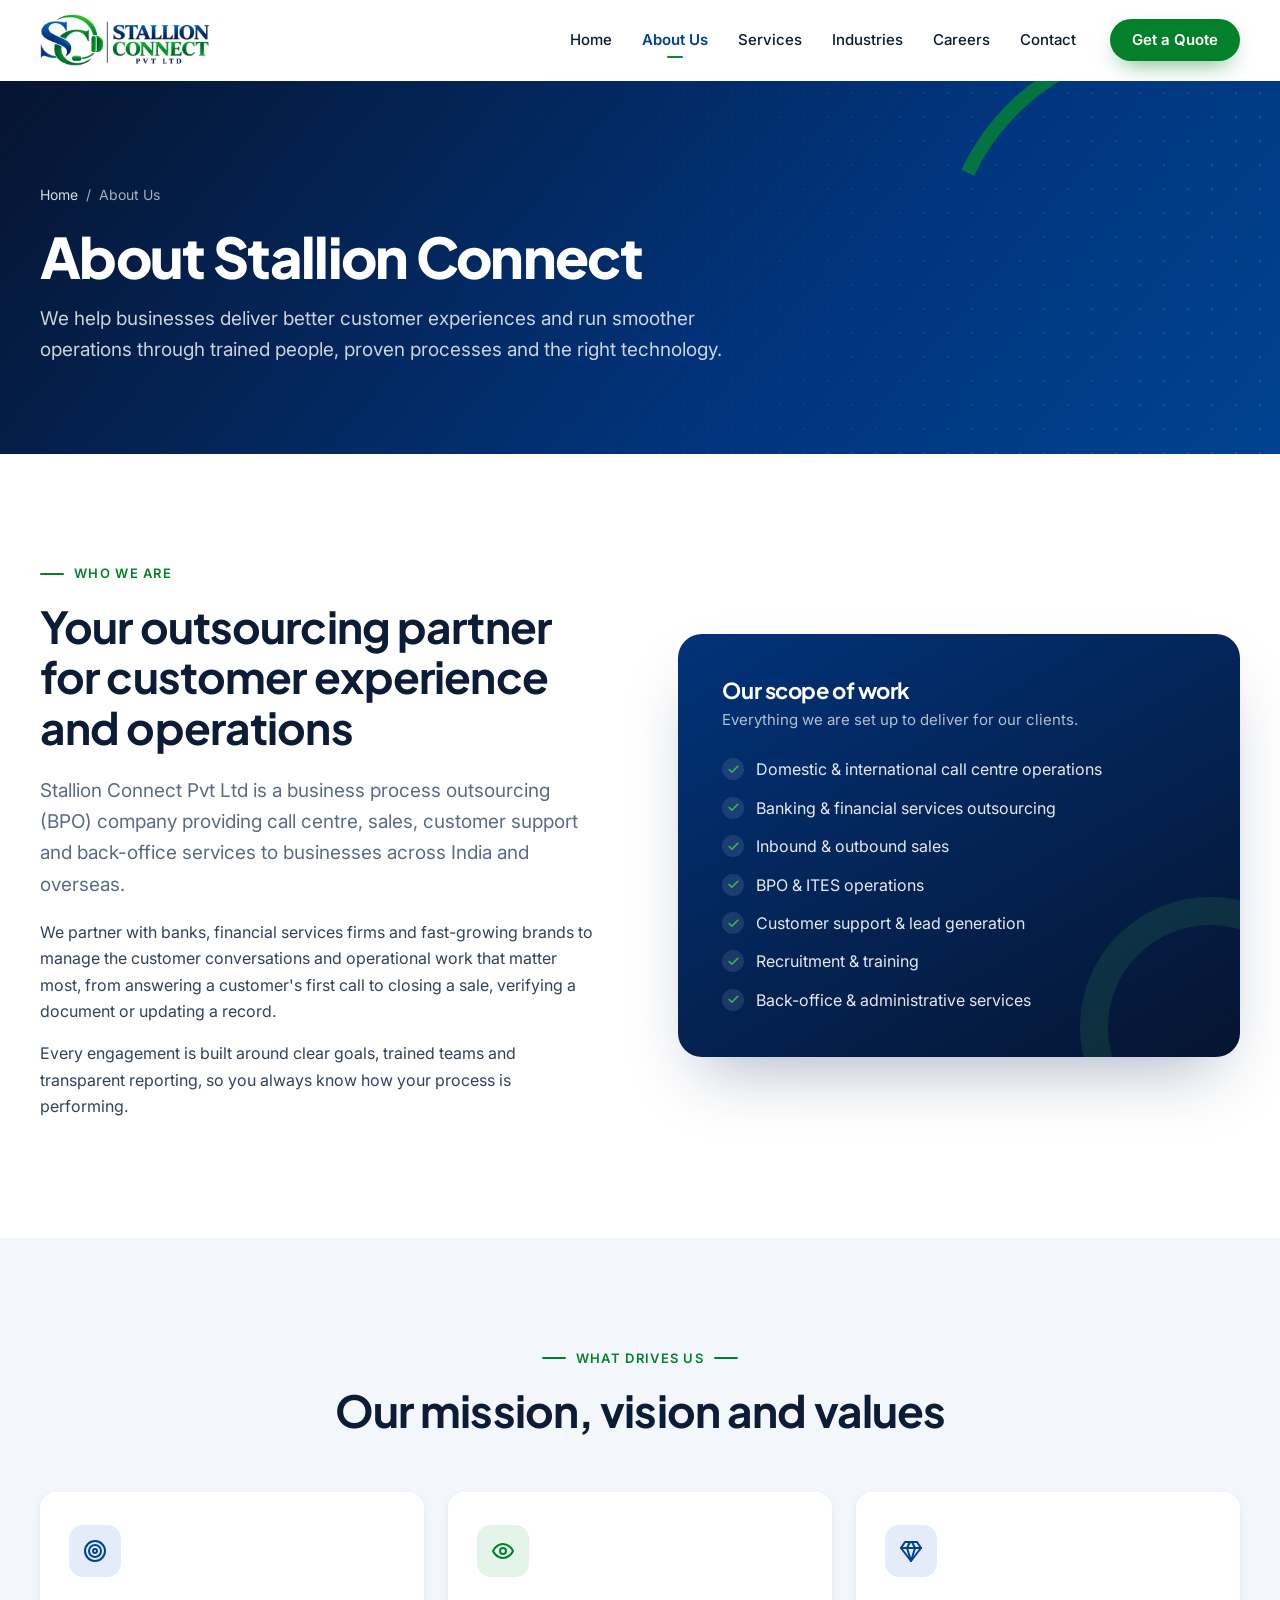
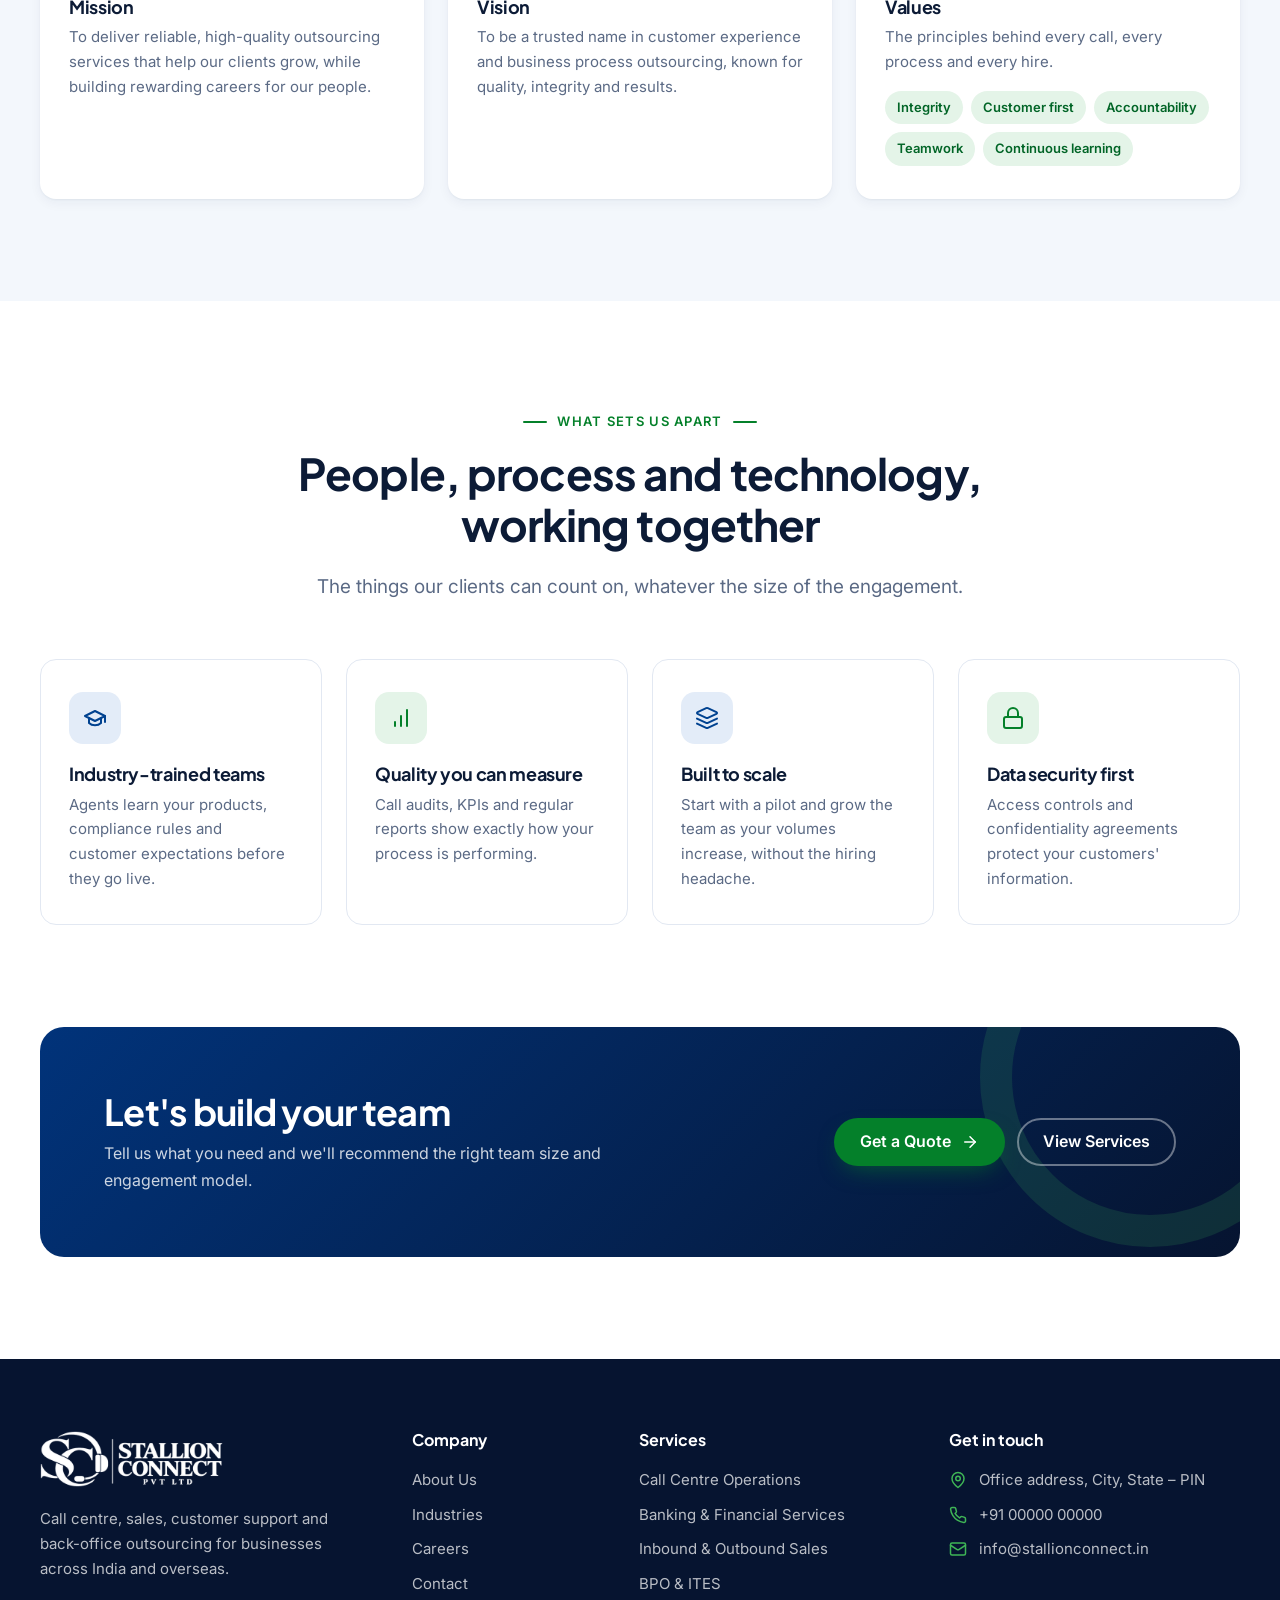
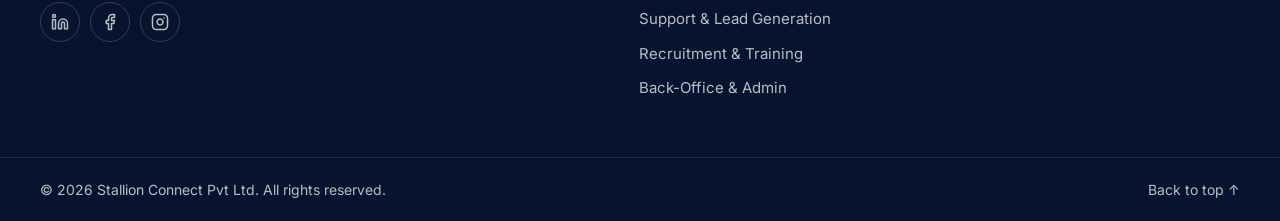
==== about.html @ c13dc46a "Add Stallion Connect company website Six-page static site (Home, About, Services, Industries, Career" ====
<!DOCTYPE html>
<html lang="en">
<head>
  <meta charset="UTF-8">
  <meta name="viewport" content="width=device-width, initial-scale=1">
  <title>About Us | Stallion Connect Pvt Ltd</title>
  <meta name="description" content="Stallion Connect Pvt Ltd is a BPO company providing call centre, sales, customer support, recruitment and back-office services to businesses across India and overseas.">
  <meta name="theme-color" content="#01337a">
  <meta property="og:type" content="website">
  <meta property="og:site_name" content="Stallion Connect Pvt Ltd">
  <meta property="og:title" content="About Us | Stallion Connect Pvt Ltd">
  <meta property="og:description" content="Skilled people, proven processes and the right technology for customer experience and business process outsourcing.">
  <!-- og:image must be a full URL on the live domain -->
  <meta property="og:image" content="https://connectstallion.github.io/assets/img/og-image.jpg">
  <link rel="icon" href="favicon.ico" sizes="any">
  <link rel="icon" type="image/png" sizes="32x32" href="assets/img/favicon-32.png">
  <link rel="apple-touch-icon" href="assets/img/apple-touch-icon.png">
  <link rel="preconnect" href="https://fonts.googleapis.com">
  <link rel="preconnect" href="https://fonts.gstatic.com" crossorigin>
  <link rel="stylesheet" href="https://fonts.googleapis.com/css2?family=Inter:wght@400;500;600&amp;family=Plus+Jakarta+Sans:wght@600;700;800&amp;display=swap">
  <link rel="stylesheet" href="assets/css/styles.css">
  <script>document.documentElement.classList.add('js');</script>
  <script src="assets/js/main.js" defer></script>
</head>
<body>
  <a class="skip-link" href="#main">Skip to content</a>

  <header class="site-header">
    <div class="container header-inner">
      <a class="brand" href="index.html">
        <img src="assets/img/logo.png" alt="Stallion Connect Pvt Ltd" width="490" height="150">
      </a>
      <nav class="site-nav" id="site-nav" aria-label="Main">
        <ul class="nav-list">
          <li><a href="index.html">Home</a></li>
          <li><a href="about.html" aria-current="page">About Us</a></li>
          <li><a href="services.html">Services</a></li>
          <li><a href="industries.html">Industries</a></li>
          <li><a href="careers.html">Careers</a></li>
          <li><a href="contact.html">Contact</a></li>
        </ul>
        <a class="btn btn-primary btn-sm nav-cta" href="contact.html">Get a Quote</a>
      </nav>
      <button class="nav-toggle" type="button" aria-expanded="false" aria-controls="site-nav" aria-label="Open menu">
        <span></span><span></span><span></span>
      </button>
    </div>
  </header>

  <main id="main">
    <section class="page-hero">
      <div class="container">
        <nav class="breadcrumb" aria-label="Breadcrumb">
          <a href="index.html">Home</a><span aria-hidden="true">/</span><span aria-current="page">About Us</span>
        </nav>
        <h1>About Stallion Connect</h1>
        <p class="lead">We help businesses deliver better customer experiences and run smoother operations through trained people, proven processes and the right technology.</p>
      </div>
    </section>

    <!-- Who we are -->
    <section class="section">
      <div class="container split">
        <div class="reveal">
          <span class="eyebrow">Who we are</span>
          <h2 class="h2">Your outsourcing partner for customer experience and operations</h2>
          <p class="lead">Stallion Connect Pvt Ltd is a business process outsourcing (BPO) company providing call centre, sales, customer support and back-office services to businesses across India and overseas.</p>
          <p>We partner with banks, financial services firms and fast-growing brands to manage the customer conversations and operational work that matter most, from answering a customer's first call to closing a sale, verifying a document or updating a record.</p>
          <p>Every engagement is built around clear goals, trained teams and transparent reporting, so you always know how your process is performing.</p>
        </div>
        <div class="scope-card reveal" style="--d:1">
          <h3>Our scope of work</h3>
          <p>Everything we are set up to deliver for our clients.</p>
          <ul class="check-list on-dark">
            <li>Domestic &amp; international call centre operations</li>
            <li>Banking &amp; financial services outsourcing</li>
            <li>Inbound &amp; outbound sales</li>
            <li>BPO &amp; ITES operations</li>
            <li>Customer support &amp; lead generation</li>
            <li>Recruitment &amp; training</li>
            <li>Back-office &amp; administrative services</li>
          </ul>
        </div>
      </div>
    </section>

    <!-- Mission, vision, values -->
    <section class="section section-soft">
      <div class="container">
        <div class="section-head center reveal">
          <span class="eyebrow">What drives us</span>
          <h2>Our mission, vision and values</h2>
        </div>
        <div class="grid grid-3">
          <div class="card reveal">
            <span class="icon-badge"><svg class="i" viewBox="0 0 24 24" aria-hidden="true"><circle cx="12" cy="12" r="10"/><circle cx="12" cy="12" r="6"/><circle cx="12" cy="12" r="2"/></svg></span>
            <h3>Mission</h3>
            <p>To deliver reliable, high-quality outsourcing services that help our clients grow, while building rewarding careers for our people.</p>
          </div>
          <div class="card reveal" style="--d:1">
            <span class="icon-badge is-green"><svg class="i" viewBox="0 0 24 24" aria-hidden="true"><path d="M2 12s3-7 10-7 10 7 10 7-3 7-10 7-10-7-10-7Z"/><circle cx="12" cy="12" r="3"/></svg></span>
            <h3>Vision</h3>
            <p>To be a trusted name in customer experience and business process outsourcing, known for quality, integrity and results.</p>
          </div>
          <div class="card reveal" style="--d:2">
            <span class="icon-badge"><svg class="i" viewBox="0 0 24 24" aria-hidden="true"><path d="M6 3h12l4 6-10 13L2 9Z"/><path d="M11 3 8 9l4 13 4-13-3-6"/><path d="M2 9h20"/></svg></span>
            <h3>Values</h3>
            <p>The principles behind every call, every process and every hire.</p>
            <ul class="value-list">
              <li>Integrity</li>
              <li>Customer first</li>
              <li>Accountability</li>
              <li>Teamwork</li>
              <li>Continuous learning</li>
            </ul>
          </div>
        </div>
      </div>
    </section>

    <!-- What sets us apart -->
    <section class="section">
      <div class="container">
        <div class="section-head center reveal">
          <span class="eyebrow">What sets us apart</span>
          <h2>People, process and technology, working together</h2>
          <p class="lead">The things our clients can count on, whatever the size of the engagement.</p>
        </div>
        <div class="grid grid-4">
          <div class="card reveal">
            <span class="icon-badge"><svg class="i" viewBox="0 0 24 24" aria-hidden="true"><path d="M22 10 12 5 2 10l10 5 10-5Z"/><path d="M22 10v6"/><path d="M6 12v5c3 3 9 3 12 0v-5"/></svg></span>
            <h3>Industry-trained teams</h3>
            <p>Agents learn your products, compliance rules and customer expectations before they go live.</p>
          </div>
          <div class="card reveal" style="--d:1">
            <span class="icon-badge is-green"><svg class="i" viewBox="0 0 24 24" aria-hidden="true"><path d="M12 20V10"/><path d="M18 20V4"/><path d="M6 20v-4"/></svg></span>
            <h3>Quality you can measure</h3>
            <p>Call audits, KPIs and regular reports show exactly how your process is performing.</p>
          </div>
          <div class="card reveal" style="--d:2">
            <span class="icon-badge"><svg class="i" viewBox="0 0 24 24" aria-hidden="true"><path d="m12.83 2.18a2 2 0 0 0-1.66 0L2.6 6.08a1 1 0 0 0 0 1.83l8.58 3.91a2 2 0 0 0 1.66 0l8.58-3.9a1 1 0 0 0 0-1.83Z"/><path d="m22 17.65-9.17 4.16a2 2 0 0 1-1.66 0L2 17.65"/><path d="m22 12.65-9.17 4.16a2 2 0 0 1-1.66 0L2 12.65"/></svg></span>
            <h3>Built to scale</h3>
            <p>Start with a pilot and grow the team as your volumes increase, without the hiring headache.</p>
          </div>
          <div class="card reveal" style="--d:3">
            <span class="icon-badge is-green"><svg class="i" viewBox="0 0 24 24" aria-hidden="true"><rect width="18" height="11" x="3" y="11" rx="2"/><path d="M7 11V7a5 5 0 0 1 10 0v4"/></svg></span>
            <h3>Data security first</h3>
            <p>Access controls and confidentiality agreements protect your customers' information.</p>
          </div>
        </div>
      </div>
    </section>

    <!-- CTA -->
    <section class="section flush-top">
      <div class="container">
        <div class="cta-band reveal">
          <div>
            <h2>Let's build your team</h2>
            <p>Tell us what you need and we'll recommend the right team size and engagement model.</p>
          </div>
          <div class="cta-actions">
            <a class="btn btn-primary" href="contact.html">Get a Quote <svg class="i" viewBox="0 0 24 24" aria-hidden="true"><path d="M5 12h14"/><path d="m12 5 7 7-7 7"/></svg></a>
            <a class="btn btn-outline-light" href="services.html">View Services</a>
          </div>
        </div>
      </div>
    </section>
  </main>

  <footer class="site-footer">
    <div class="container footer-grid">
      <div class="footer-brand">
        <img src="assets/img/logo-white.png" alt="Stallion Connect Pvt Ltd" width="490" height="150" loading="lazy">
        <p>Call centre, sales, customer support and back-office outsourcing for businesses across India and overseas.</p>
        <!-- TODO: replace # with the company's social media profile links -->
        <div class="social">
          <a href="#" aria-label="LinkedIn"><svg class="i" viewBox="0 0 24 24" aria-hidden="true"><path d="M16 8a6 6 0 0 1 6 6v7h-4v-7a2 2 0 0 0-2-2 2 2 0 0 0-2 2v7h-4v-7a6 6 0 0 1 6-6z"/><rect width="4" height="12" x="2" y="9"/><circle cx="4" cy="4" r="2"/></svg></a>
          <a href="#" aria-label="Facebook"><svg class="i" viewBox="0 0 24 24" aria-hidden="true"><path d="M18 2h-3a5 5 0 0 0-5 5v3H7v4h3v8h4v-8h3l1-4h-4V7a1 1 0 0 1 1-1h3z"/></svg></a>
          <a href="#" aria-label="Instagram"><svg class="i" viewBox="0 0 24 24" aria-hidden="true"><rect width="20" height="20" x="2" y="2" rx="5"/><path d="M16 11.37A4 4 0 1 1 12.63 8 4 4 0 0 1 16 11.37z"/><path d="M17.5 6.5h.01"/></svg></a>
        </div>
      </div>
      <div>
        <h2 class="footer-title">Company</h2>
        <ul class="footer-links">
          <li><a href="about.html">About Us</a></li>
          <li><a href="industries.html">Industries</a></li>
          <li><a href="careers.html">Careers</a></li>
          <li><a href="contact.html">Contact</a></li>
        </ul>
      </div>
      <div>
        <h2 class="footer-title">Services</h2>
        <ul class="footer-links">
          <li><a href="services.html#call-centre">Call Centre Operations</a></li>
          <li><a href="services.html#banking">Banking &amp; Financial Services</a></li>
          <li><a href="services.html#sales">Inbound &amp; Outbound Sales</a></li>
          <li><a href="services.html#bpo-ites">BPO &amp; ITES</a></li>
          <li><a href="services.html#support-leads">Support &amp; Lead Generation</a></li>
          <li><a href="services.html#recruitment">Recruitment &amp; Training</a></li>
          <li><a href="services.html#back-office">Back-Office &amp; Admin</a></li>
        </ul>
      </div>
      <div>
        <h2 class="footer-title">Get in touch</h2>
        <!-- TODO: replace with the company's real address, phone and email -->
        <ul class="footer-contact">
          <li><svg class="i" viewBox="0 0 24 24" aria-hidden="true"><path d="M20 10c0 6-8 12-8 12s-8-6-8-12a8 8 0 0 1 16 0Z"/><circle cx="12" cy="10" r="3"/></svg><span>Office address, City, State – PIN</span></li>
          <li><svg class="i" viewBox="0 0 24 24" aria-hidden="true"><path d="M22 16.92v3a2 2 0 0 1-2.18 2 19.79 19.79 0 0 1-8.63-3.07 19.5 19.5 0 0 1-6-6 19.79 19.79 0 0 1-3.07-8.67A2 2 0 0 1 4.11 2h3a2 2 0 0 1 2 1.72 12.84 12.84 0 0 0 .7 2.81 2 2 0 0 1-.45 2.11L8.09 9.91a16 16 0 0 0 6 6l1.27-1.27a2 2 0 0 1 2.11-.45 12.84 12.84 0 0 0 2.81.7A2 2 0 0 1 22 16.92z"/></svg><a href="tel:+910000000000">+91 00000 00000</a></li>
          <li><svg class="i" viewBox="0 0 24 24" aria-hidden="true"><rect width="20" height="16" x="2" y="4" rx="2"/><path d="m22 7-8.97 5.7a1.94 1.94 0 0 1-2.06 0L2 7"/></svg><a href="mailto:info@stallionconnect.in">info@stallionconnect.in</a></li>
        </ul>
      </div>
    </div>
    <div class="footer-bottom">
      <div class="container">
        <p>© <span data-year>2026</span> Stallion Connect Pvt Ltd. All rights reserved.</p>
        <a href="#top">Back to top ↑</a>
      </div>
    </div>
  </footer>
</body>
</html>
---- assets/css/styles.css ----
/* ==========================================================================
   Stallion Connect Pvt Ltd — website styles
   Brand colours are sampled from the logo: navy #01337a / #004290, green #038e29
   ========================================================================== */

:root {
  /* Brand */
  --navy-950: #061430;
  --navy-900: #0a2152;
  --navy-800: #01337a;
  --navy-700: #004290;
  --blue-100: #e3ecf8;
  --blue-50: #f3f7fc;
  --green-700: #026527;
  --green-600: #04802a;
  --green-500: #038e29;
  --green-400: #3fb556;
  --green-100: #e4f4e8;

  /* Neutrals */
  --ink: #0c1b36;
  --text: #33415c;
  --muted: #5b6a85;
  --line: #e2e8f2;
  --white: #fff;
  --danger: #b42318;

  /* Type */
  --font-head: "Plus Jakarta Sans", system-ui, -apple-system, "Segoe UI", Roboto, sans-serif;
  --font-body: "Inter", system-ui, -apple-system, "Segoe UI", Roboto, sans-serif;

  /* Shape */
  --radius-sm: 10px;
  --radius: 16px;
  --radius-lg: 24px;
  --shadow-sm: 0 1px 2px rgb(10 33 82 / .05), 0 4px 12px rgb(10 33 82 / .05);
  --shadow: 0 16px 40px -16px rgb(10 33 82 / .22);
  --shadow-lg: 0 32px 64px -24px rgb(10 33 82 / .35);

  /* Layout */
  --container: 1200px;
  --gutter: 16px;
  --header-h: 68px;
}

@media (min-width: 768px) {
  :root { --gutter: 24px; --header-h: 80px; }
}

/* Base
   ========================================================================== */

*, *::before, *::after { box-sizing: border-box; }

html {
  -webkit-text-size-adjust: 100%;
  scroll-behavior: smooth;
  scroll-padding-top: calc(var(--header-h) + 16px);
}

body {
  margin: 0;
  font-family: var(--font-body);
  font-size: 1rem;
  line-height: 1.65;
  color: var(--text);
  background: var(--white);
  -webkit-font-smoothing: antialiased;
  text-rendering: optimizeLegibility;
}

img, svg { display: block; max-width: 100%; }
img { height: auto; }

h1, h2, h3, h4 {
  margin: 0 0 .5em;
  font-family: var(--font-head);
  font-weight: 700;
  line-height: 1.15;
  letter-spacing: -0.02em;
  color: var(--ink);
}
h1 { font-weight: 800; }
p { margin: 0 0 1em; }
ul, ol { margin: 0; }

a { color: var(--navy-700); text-decoration: none; transition: color .2s; }
a:hover { color: var(--green-600); }

:focus-visible { outline: 3px solid var(--green-400); outline-offset: 3px; border-radius: 6px; }
::selection { background: var(--green-100); color: var(--ink); }

.skip-link {
  position: absolute;
  top: -60px;
  left: 16px;
  z-index: 100;
  padding: 10px 16px;
  border-radius: 8px;
  background: var(--navy-800);
  color: #fff;
  font-weight: 600;
}
.skip-link:focus { top: 12px; color: #fff; }

/* Layout helpers
   ========================================================================== */

.container { width: min(100% - 2 * var(--gutter), var(--container)); margin-inline: auto; }

.section { padding-block: clamp(64px, 8vw, 112px); }
.section.flush-top { padding-top: 0; }
.section-soft { background: var(--blue-50); }

.section-head { max-width: 720px; margin-bottom: clamp(36px, 5vw, 56px); }
.section-head.center { margin-inline: auto; text-align: center; }
.section-head p:last-child { margin-bottom: 0; }
.section-head h2, .h2 { font-size: clamp(1.75rem, 1.25rem + 2vw, 2.75rem); }

.eyebrow {
  display: inline-flex;
  align-items: center;
  gap: 10px;
  margin-bottom: 16px;
  font-size: .8125rem;
  font-weight: 600;
  letter-spacing: .1em;
  text-transform: uppercase;
  color: var(--green-600);
}
.eyebrow::before,
.section-head.center .eyebrow::after {
  content: "";
  width: 24px;
  height: 2px;
  border-radius: 2px;
  background: currentColor;
}

.lead { font-size: clamp(1.0625rem, 1rem + .25vw, 1.1875rem); color: var(--muted); }
.text-accent { color: var(--green-600); }

.grid { display: grid; gap: 24px; }
.grid-2 { grid-template-columns: repeat(2, minmax(0, 1fr)); }
.grid-3 { grid-template-columns: repeat(3, minmax(0, 1fr)); }
.grid-4 { grid-template-columns: repeat(4, minmax(0, 1fr)); }

@media (max-width: 1024px) {
  .grid-3, .grid-4 { grid-template-columns: repeat(2, minmax(0, 1fr)); }
}
@media (max-width: 640px) {
  .grid-2, .grid-3, .grid-4 { grid-template-columns: minmax(0, 1fr); }
}

.split {
  display: grid;
  grid-template-columns: repeat(2, minmax(0, 1fr));
  gap: clamp(40px, 6vw, 80px);
  align-items: center;
}
@media (max-width: 960px) {
  .split { grid-template-columns: minmax(0, 1fr); }
}

/* Icons & badges
   ========================================================================== */

.i {
  width: 24px;
  height: 24px;
  flex: none;
  fill: none;
  stroke: currentColor;
  stroke-width: 2;
  stroke-linecap: round;
  stroke-linejoin: round;
}

.icon-badge {
  display: grid;
  place-items: center;
  flex: none;
  width: 52px;
  height: 52px;
  border-radius: 14px;
  background: var(--blue-100);
  color: var(--navy-700);
  transition: background-color .25s, color .25s;
}
.icon-badge.is-green { background: var(--green-100); color: var(--green-600); }
.icon-badge.lg { width: 64px; height: 64px; border-radius: 18px; }
.icon-badge.lg .i { width: 30px; height: 30px; }

/* Buttons & links
   ========================================================================== */

.btn {
  display: inline-flex;
  align-items: center;
  justify-content: center;
  gap: 10px;
  min-height: 48px;
  padding: 12px 24px;
  border: 2px solid transparent;
  border-radius: 999px;
  font: 600 1rem/1.2 var(--font-body);
  text-align: center;
  cursor: pointer;
  transition: background-color .2s, color .2s, border-color .2s, transform .2s, box-shadow .2s;
}
.btn .i { width: 18px; height: 18px; transition: transform .2s; }
.btn:hover .i { transform: translateX(3px); }
.btn:disabled { opacity: .7; cursor: progress; }

.btn-primary { background: var(--green-600); color: #fff; box-shadow: 0 10px 24px -10px rgb(4 128 42 / .7); }
.btn-primary:hover { background: var(--green-700); color: #fff; transform: translateY(-1px); }

.btn-secondary { background: #fff; color: var(--navy-800); border-color: var(--line); }
.btn-secondary:hover { border-color: var(--navy-700); color: var(--navy-700); }

.btn-navy { background: var(--navy-800); color: #fff; }
.btn-navy:hover { background: var(--navy-900); color: #fff; transform: translateY(-1px); }

.btn-light { background: #fff; color: var(--navy-800); }
.btn-light:hover { background: var(--green-100); color: var(--navy-900); }

.btn-outline-light { color: #fff; border-color: rgb(255 255 255 / .4); }
.btn-outline-light:hover { color: #fff; border-color: #fff; background: rgb(255 255 255 / .08); }

.btn-sm { min-height: 42px; padding: 8px 20px; font-size: .9375rem; }

.link-arrow {
  display: inline-flex;
  align-items: center;
  gap: 8px;
  font-weight: 600;
  color: var(--navy-700);
}
.link-arrow .i { width: 18px; height: 18px; transition: transform .2s; }
.link-arrow:hover .i { transform: translateX(4px); }

/* Header & navigation
   ========================================================================== */

.site-header {
  position: sticky;
  top: 0;
  z-index: 50;
  background: rgb(255 255 255 / .92);
  -webkit-backdrop-filter: saturate(180%) blur(14px);
  backdrop-filter: saturate(180%) blur(14px);
  border-bottom: 1px solid transparent;
  transition: border-color .25s, box-shadow .25s;
}
.site-header.is-scrolled,
.site-header.nav-open {
  border-bottom-color: var(--line);
  box-shadow: 0 8px 24px -16px rgb(10 33 82 / .25);
}

.header-inner {
  display: flex;
  align-items: center;
  justify-content: space-between;
  gap: 24px;
  height: var(--header-h);
}

.brand { flex: none; }
.brand img { width: auto; height: 44px; }
@media (min-width: 768px) {
  .brand img { height: 52px; }
}

.site-nav { display: flex; align-items: center; gap: 20px; }

.nav-list { display: flex; align-items: center; gap: 2px; padding: 0; list-style: none; }
.nav-list a {
  position: relative;
  display: block;
  padding: 8px 14px;
  border-radius: 999px;
  font-size: .9375rem;
  font-weight: 500;
  color: var(--ink);
}
.nav-list a:hover { color: var(--navy-700); background: var(--blue-50); }
.nav-list a[aria-current="page"] { color: var(--navy-700); font-weight: 600; }
.nav-list a[aria-current="page"]::after {
  content: "";
  position: absolute;
  left: 50%;
  bottom: 2px;
  width: 16px;
  height: 2px;
  border-radius: 2px;
  background: var(--green-500);
  transform: translateX(-50%);
}

.nav-toggle { display: none; }

@media (max-width: 1080px) {
  .nav-toggle {
    display: inline-flex;
    flex-direction: column;
    justify-content: center;
    gap: 5px;
    width: 44px;
    height: 44px;
    padding: 0 11px;
    border: 1px solid var(--line);
    border-radius: 12px;
    background: #fff;
    cursor: pointer;
  }
  .nav-toggle span {
    display: block;
    height: 2px;
    border-radius: 2px;
    background: var(--ink);
    transition: transform .25s, opacity .25s;
  }
  .nav-open .nav-toggle span:nth-child(1) { transform: translateY(7px) rotate(45deg); }
  .nav-open .nav-toggle span:nth-child(2) { opacity: 0; }
  .nav-open .nav-toggle span:nth-child(3) { transform: translateY(-7px) rotate(-45deg); }

  .site-nav {
    position: absolute;
    top: 100%;
    left: 0;
    right: 0;
    flex-direction: column;
    align-items: stretch;
    gap: 16px;
    max-height: calc(100vh - var(--header-h));
    overflow-y: auto;
    padding: 12px var(--gutter) 24px;
    background: #fff;
    border-bottom: 1px solid var(--line);
    box-shadow: 0 24px 40px -24px rgb(10 33 82 / .3);
    opacity: 0;
    visibility: hidden;
    transform: translateY(-8px);
    transition: opacity .25s, transform .25s, visibility .25s;
  }
  .nav-open .site-nav { opacity: 1; visibility: visible; transform: none; }

  .nav-list { flex-direction: column; align-items: stretch; }
  .nav-list a { padding: 14px 12px; border-radius: 12px; font-size: 1.0625rem; }
  .nav-list a[aria-current="page"] { background: var(--blue-50); }
  .nav-list a[aria-current="page"]::after { display: none; }
  .nav-cta { width: 100%; }
}

/* Home hero
   ========================================================================== */

.hero {
  position: relative;
  isolation: isolate;
  overflow: hidden;
  padding: clamp(48px, 7vw, 88px) 0 clamp(112px, 12vw, 160px);
}
.hero::before {
  content: "";
  position: absolute;
  inset: 0;
  z-index: -2;
  background:
    radial-gradient(48% 60% at 88% 18%, rgb(3 142 41 / .1), transparent 70%),
    radial-gradient(40% 50% at 6% 92%, rgb(0 66 144 / .1), transparent 70%),
    linear-gradient(180deg, #f4f7fc 0%, #fff 100%);
}
.hero::after {
  content: "";
  position: absolute;
  inset: 0;
  z-index: -1;
  background-image: radial-gradient(rgb(1 51 122 / .13) 1px, transparent 1.5px);
  background-size: 24px 24px;
  -webkit-mask-image: radial-gradient(70% 70% at 70% 30%, #000 0%, transparent 75%);
  mask-image: radial-gradient(70% 70% at 70% 30%, #000 0%, transparent 75%);
}

.hero-grid {
  display: grid;
  grid-template-columns: minmax(0, 1.05fr) minmax(0, .95fr);
  gap: clamp(40px, 6vw, 80px);
  align-items: center;
}
.hero h1 {
  margin-bottom: 24px;
  font-size: clamp(2.25rem, 1.4rem + 3.4vw, 3.875rem);
  line-height: 1.06;
  letter-spacing: -0.035em;
}
.hero .lead { max-width: 56ch; margin-bottom: 32px; }

.hero-actions { display: flex; flex-wrap: wrap; gap: 12px; margin-bottom: 36px; }

.hero-points {
  display: flex;
  flex-wrap: wrap;
  gap: 10px 24px;
  padding: 0;
  list-style: none;
  font-size: .9375rem;
  font-weight: 500;
  color: var(--ink);
}
.hero-points li { display: inline-flex; align-items: center; gap: 8px; }
.hero-points .i { width: 18px; height: 18px; stroke-width: 2.5; color: var(--green-600); }

@media (max-width: 960px) {
  .hero-grid { grid-template-columns: minmax(0, 1fr); }
  .hero-visual { margin-inline: auto; }
}

/* Decorative hero illustration (sizes in em so it scales as one piece) */
.hero-visual {
  position: relative;
  width: 100%;
  max-width: 540px;
  aspect-ratio: 1 / .96;
  margin-left: auto;
  font-size: clamp(11px, 2.9vw, 16px);
}

.hv-orb { position: absolute; top: 4%; right: 4%; width: 72%; aspect-ratio: 1; }
.hv-circle {
  position: absolute;
  inset: 0;
  display: grid;
  place-items: center;
  border-radius: 50%;
  background:
    repeating-radial-gradient(circle at 50% 50%, rgb(255 255 255 / .06) 0 1px, transparent 1px 22px),
    radial-gradient(circle at 30% 25%, #1f62b5 0%, var(--navy-800) 55%, var(--navy-900) 100%);
  box-shadow: var(--shadow-lg);
}
.hv-circle img { width: 50%; }
.hv-arc {
  position: absolute;
  inset: -7%;
  border: .55em solid transparent;
  border-top-color: var(--green-500);
  border-right-color: var(--green-500);
  border-radius: 50%;
  transform: rotate(-25deg);
}
.hv-ring {
  position: absolute;
  inset: -16%;
  border: 1.5px dashed rgb(1 51 122 / .2);
  border-radius: 50%;
  animation: spin 90s linear infinite;
}

.hv-card { position: absolute; background: #fff; border-radius: 1.25em; box-shadow: var(--shadow-lg); }
.hv-card strong { display: block; font-family: var(--font-head); line-height: 1.3; color: var(--ink); white-space: nowrap; }
.hv-card small { display: block; color: var(--muted); white-space: nowrap; }

.hv-call { left: 0; bottom: 2%; width: 62%; padding: 1.25em; }
.hv-call-head { display: flex; align-items: center; gap: .75em; }
.hv-call-text { flex: 1; min-width: 0; }
.hv-call-head strong { font-size: 1em; }
.hv-call-head small { overflow: hidden; font-size: .78em; text-overflow: ellipsis; }
.hv-avatar {
  display: grid;
  place-items: center;
  flex: none;
  width: 2.75em;
  height: 2.75em;
  border-radius: .75em;
  background: var(--navy-800);
  color: #fff;
}
.hv-avatar .i { width: 1.4em; height: 1.4em; }
.hv-live {
  display: inline-flex;
  align-items: center;
  gap: .4em;
  margin-left: auto;
  padding: .3em .7em;
  border-radius: 999px;
  background: var(--green-100);
  color: var(--green-700);
  font-size: .72em;
  font-weight: 600;
}
.hv-live i { width: .55em; height: .55em; border-radius: 50%; background: var(--green-500); animation: pulse 1.6s ease-in-out infinite; }

.hv-wave { display: flex; align-items: center; gap: 3px; height: 3em; margin: 1.1em 0; }
.hv-wave span {
  flex: 1;
  height: var(--h);
  border-radius: 3px;
  background: linear-gradient(180deg, var(--green-400), var(--navy-700));
  animation: wave 1.6s ease-in-out infinite;
}
.hv-wave span:nth-child(2n) { animation-delay: -.5s; }
.hv-wave span:nth-child(3n) { animation-delay: -1s; }
.hv-wave span:nth-child(5n) { animation-delay: -.25s; }

.hv-call-foot { display: flex; align-items: center; justify-content: space-between; gap: .75em; font-size: .78em; }
.hv-timer { font-weight: 600; font-variant-numeric: tabular-nums; color: var(--ink); }
.hv-tag { display: inline-flex; align-items: center; gap: .35em; font-weight: 600; color: var(--green-700); }
.hv-tag .i { width: 1.2em; height: 1.2em; stroke-width: 2.5; }

.hv-chip {
  display: flex;
  align-items: center;
  gap: .75em;
  padding: .75em 1.1em .75em .75em;
  border-radius: 1em;
  box-shadow: var(--shadow);
  animation: float 7s ease-in-out infinite;
}
.hv-chip strong { font-size: .875em; }
.hv-chip small { font-size: .75em; }
.hv-chip-icon {
  display: grid;
  place-items: center;
  flex: none;
  width: 2.25em;
  height: 2.25em;
  border-radius: .65em;
  background: var(--green-100);
  color: var(--green-600);
}
.hv-chip-icon .i { width: 1.2em; height: 1.2em; stroke-width: 2.5; }
.hv-chip-1 { top: 10%; left: 0; }
.hv-chip-2 { bottom: 6%; right: 0; animation-delay: -3.5s; }
.hv-chip-2 .hv-chip-icon { background: var(--blue-100); color: var(--navy-700); }

@keyframes wave { 0%, 100% { transform: scaleY(.45); } 50% { transform: scaleY(1); } }
@keyframes float { 0%, 100% { transform: translateY(0); } 50% { transform: translateY(-10px); } }
@keyframes pulse { 0%, 100% { opacity: 1; } 50% { opacity: .35; } }
@keyframes spin { to { transform: rotate(360deg); } }

/* Highlights strip (overlaps the hero)
   ========================================================================== */

.highlights { position: relative; z-index: 2; margin-top: clamp(-80px, -7vw, -56px); }

.highlight-grid {
  display: grid;
  grid-template-columns: repeat(4, minmax(0, 1fr));
  padding: 0;
  list-style: none;
  background: #fff;
  border: 1px solid var(--line);
  border-radius: var(--radius-lg);
  box-shadow: var(--shadow);
}
.highlight-grid li { display: flex; flex-direction: column; gap: 6px; padding: clamp(20px, 3vw, 32px); }
.highlight-grid li + li { border-left: 1px solid var(--line); }
.highlight-grid strong {
  font-family: var(--font-head);
  font-size: clamp(1.75rem, 1.3rem + 1.5vw, 2.5rem);
  font-weight: 800;
  line-height: 1;
  letter-spacing: -0.03em;
  color: var(--navy-800);
}
.highlight-grid strong span { color: var(--green-500); }
.highlight-grid li > span { font-size: .9375rem; line-height: 1.45; color: var(--muted); }

@media (max-width: 860px) {
  .highlight-grid { grid-template-columns: repeat(2, minmax(0, 1fr)); }
  .highlight-grid li:nth-child(3) { border-left: 0; }
  .highlight-grid li:nth-child(n + 3) { border-top: 1px solid var(--line); }
}

/* Cards
   ========================================================================== */

.card {
  padding: 32px 28px;
  background: #fff;
  border: 1px solid var(--line);
  border-radius: var(--radius);
}
.card .icon-badge { margin-bottom: 20px; }
.card h3 { margin-bottom: 8px; font-size: 1.125rem; }
.card p { margin: 0; font-size: .9375rem; color: var(--muted); }
.section-soft .card { border-color: transparent; box-shadow: var(--shadow-sm); }

.service-card,
.industry-card {
  display: flex;
  flex-direction: column;
  padding: 28px;
  background: #fff;
  border: 1px solid var(--line);
  border-radius: var(--radius);
  color: var(--text);
  transition: transform .25s, box-shadow .25s, border-color .25s;
}
.service-card:hover,
.industry-card:hover {
  transform: translateY(-4px);
  border-color: transparent;
  box-shadow: var(--shadow);
  color: var(--text);
}
.service-card .icon-badge,
.industry-card .icon-badge { margin-bottom: 20px; }
.service-card h3,
.industry-card h3 { margin-bottom: 10px; font-size: 1.125rem; }
.service-card p,
.industry-card p { margin-bottom: 20px; font-size: .9375rem; color: var(--muted); }
.service-card:hover .icon-badge { background: var(--navy-800); color: #fff; }
.service-card:hover .icon-badge.is-green { background: var(--green-600); }

.card-link {
  display: inline-flex;
  align-items: center;
  gap: 6px;
  margin-top: auto;
  font-size: .9375rem;
  font-weight: 600;
  color: var(--navy-700);
}
.card-link .i { width: 16px; height: 16px; transition: transform .2s; }
.service-card:hover .card-link .i { transform: translateX(4px); }

.service-card.is-cta {
  justify-content: center;
  border-color: transparent;
  background: linear-gradient(150deg, var(--navy-800), var(--navy-950));
}
.service-card.is-cta h3 { color: #fff; }
.service-card.is-cta p { color: rgb(255 255 255 / .78); }
.service-card.is-cta .card-link { color: var(--green-400); }

.tags { display: flex; flex-wrap: wrap; gap: 8px; margin-top: auto; padding: 0; list-style: none; }
.tags li {
  padding: 4px 12px;
  border-radius: 999px;
  background: var(--blue-50);
  color: var(--navy-800);
  font-size: .8125rem;
  font-weight: 500;
}

/* Check lists
   ========================================================================== */

.check-list { display: grid; gap: 12px; padding: 0; list-style: none; }
.check-list li { display: flex; align-items: flex-start; gap: 12px; color: var(--ink); }
.check-list li::before {
  content: "";
  flex: none;
  width: 22px;
  height: 22px;
  margin-top: 2px;
  border-radius: 50%;
  background: var(--green-100) url("data:image/svg+xml,%3Csvg xmlns='http://www.w3.org/2000/svg' viewBox='0 0 24 24' fill='none' stroke='%2304802a' stroke-width='3' stroke-linecap='round' stroke-linejoin='round'%3E%3Cpath d='M20 6 9 17l-5-5'/%3E%3C/svg%3E") center / 13px no-repeat;
}
.check-list.cols-2 { grid-template-columns: repeat(2, minmax(0, 1fr)); gap: 14px 28px; }
.check-list.on-dark li { color: rgb(255 255 255 / .9); }
.check-list.on-dark li::before {
  background-color: rgb(255 255 255 / .1);
  background-image: url("data:image/svg+xml,%3Csvg xmlns='http://www.w3.org/2000/svg' viewBox='0 0 24 24' fill='none' stroke='%233fb556' stroke-width='3' stroke-linecap='round' stroke-linejoin='round'%3E%3Cpath d='M20 6 9 17l-5-5'/%3E%3C/svg%3E");
}
@media (max-width: 640px) {
  .check-list.cols-2 { grid-template-columns: minmax(0, 1fr); }
}

/* Why-us feature tiles */
.feature-tiles { display: grid; grid-template-columns: repeat(2, minmax(0, 1fr)); gap: 20px; }
.feature-tiles .card { position: relative; }
@media (min-width: 641px) {
  .feature-tiles .card:nth-child(even) { top: 32px; }
}
@media (max-width: 640px) {
  .feature-tiles { grid-template-columns: minmax(0, 1fr); }
}

/* Industry chips (home) */
.chip-list { display: flex; flex-wrap: wrap; justify-content: center; gap: 12px; padding: 0; list-style: none; }
.chip {
  display: inline-flex;
  align-items: center;
  gap: 10px;
  padding: 12px 20px 12px 14px;
  border: 1px solid var(--line);
  border-radius: 999px;
  background: #fff;
  font-weight: 500;
  color: var(--ink);
  transition: border-color .2s, box-shadow .2s, color .2s;
}
.chip .i { width: 20px; height: 20px; color: var(--navy-700); }
.chip:hover { border-color: var(--navy-700); box-shadow: var(--shadow-sm); color: var(--navy-700); }
.center-link { margin: 36px 0 0; text-align: center; }

/* Process steps
   ========================================================================== */

.steps {
  display: grid;
  grid-template-columns: repeat(4, minmax(0, 1fr));
  gap: 24px;
  padding: 0;
  list-style: none;
  counter-reset: step;
}
.step {
  position: relative;
  padding: 32px 28px;
  background: #fff;
  border: 1px solid var(--line);
  border-radius: var(--radius);
}
.section-soft .step { border-color: transparent; box-shadow: var(--shadow-sm); }
.step::before {
  counter-increment: step;
  content: "0" counter(step);
  display: grid;
  place-items: center;
  width: 48px;
  height: 48px;
  margin-bottom: 20px;
  border-radius: 50%;
  background: var(--navy-800);
  color: #fff;
  font: 700 .9375rem var(--font-head);
}
.step:nth-child(even)::before { background: var(--green-600); }
.step:not(:last-child)::after {
  content: "";
  position: absolute;
  top: 50px;
  right: -19px;
  width: 12px;
  height: 12px;
  border-top: 2px solid var(--navy-700);
  border-right: 2px solid var(--navy-700);
  opacity: .35;
  transform: rotate(45deg);
}
.step h3 { margin-bottom: 8px; font-size: 1.125rem; }
.step p { margin: 0; font-size: .9375rem; color: var(--muted); }

@media (max-width: 1024px) {
  .steps { grid-template-columns: repeat(2, minmax(0, 1fr)); }
  .step::after { display: none; }
}
@media (max-width: 560px) {
  .steps { grid-template-columns: minmax(0, 1fr); }
}

/* Calls to action
   ========================================================================== */

.cta-duo { display: grid; grid-template-columns: minmax(0, 1.25fr) minmax(0, 1fr); gap: 24px; }
@media (max-width: 860px) {
  .cta-duo { grid-template-columns: minmax(0, 1fr); }
}

.cta-card {
  position: relative;
  isolation: isolate;
  overflow: hidden;
  display: flex;
  flex-direction: column;
  align-items: flex-start;
  padding: clamp(32px, 4.5vw, 56px);
  border-radius: var(--radius-lg);
}
.cta-card h2 { font-size: clamp(1.5rem, 1.1rem + 1.5vw, 2.25rem); }
.cta-card p { max-width: 46ch; margin-bottom: 28px; }
.cta-card .btn { margin-top: auto; }
.cta-card::after {
  content: "";
  position: absolute;
  z-index: -1;
  right: -90px;
  bottom: -110px;
  width: 300px;
  height: 300px;
  border: 36px solid;
  border-radius: 50%;
}
.cta-card.is-navy { background: linear-gradient(140deg, var(--navy-800) 0%, var(--navy-950) 100%); color: rgb(255 255 255 / .78); }
.cta-card.is-navy h2 { color: #fff; }
.cta-card.is-navy .eyebrow { color: var(--green-400); }
.cta-card.is-navy::after { border-color: rgb(63 181 86 / .16); }
.cta-card.is-green { background: var(--green-100); }
.cta-card.is-green .eyebrow { color: var(--green-700); }
.cta-card.is-green::after { border-color: rgb(3 142 41 / .1); }

.cta-band {
  position: relative;
  isolation: isolate;
  overflow: hidden;
  display: flex;
  flex-wrap: wrap;
  align-items: center;
  justify-content: space-between;
  gap: 28px 40px;
  padding: clamp(32px, 5vw, 64px);
  border-radius: var(--radius-lg);
  background: linear-gradient(135deg, var(--navy-800), var(--navy-950));
  color: rgb(255 255 255 / .8);
}
.cta-band::after {
  content: "";
  position: absolute;
  z-index: -1;
  top: -120px;
  right: -80px;
  width: 340px;
  height: 340px;
  border: 32px solid rgb(63 181 86 / .16);
  border-radius: 50%;
}
.cta-band h2 { margin-bottom: 8px; font-size: clamp(1.5rem, 1.1rem + 1.6vw, 2.25rem); color: #fff; }
.cta-band p { max-width: 52ch; margin: 0; }
.cta-actions { display: flex; flex-wrap: wrap; gap: 12px; }

/* Inner page hero
   ========================================================================== */

.page-hero {
  position: relative;
  isolation: isolate;
  overflow: hidden;
  padding: clamp(56px, 8vw, 104px) 0 clamp(56px, 7vw, 88px);
  background: linear-gradient(130deg, var(--navy-950) 0%, var(--navy-800) 60%, var(--navy-700) 100%);
  color: rgb(255 255 255 / .8);
}
.page-hero::before {
  content: "";
  position: absolute;
  inset: 0;
  z-index: -1;
  background-image: radial-gradient(rgb(255 255 255 / .1) 1px, transparent 1.5px);
  background-size: 24px 24px;
  -webkit-mask-image: linear-gradient(90deg, transparent 30%, #000 100%);
  mask-image: linear-gradient(90deg, transparent 30%, #000 100%);
}
.page-hero::after {
  content: "";
  position: absolute;
  z-index: -1;
  top: 50%;
  right: -120px;
  width: 460px;
  height: 460px;
  border: 14px solid transparent;
  border-top-color: var(--green-500);
  border-right-color: var(--green-500);
  border-radius: 50%;
  opacity: .7;
  transform: translateY(-50%) rotate(-20deg);
}
.page-hero h1 {
  max-width: 20ch;
  margin-bottom: 16px;
  font-size: clamp(2rem, 1.3rem + 3vw, 3.5rem);
  line-height: 1.08;
  letter-spacing: -0.03em;
  color: #fff;
}
.page-hero .lead { max-width: 60ch; margin: 0; color: rgb(255 255 255 / .8); }
.page-hero .hero-actions { margin: 32px 0 0; }

.breadcrumb {
  display: flex;
  flex-wrap: wrap;
  align-items: center;
  gap: 8px;
  margin-bottom: 20px;
  font-size: .875rem;
  color: rgb(255 255 255 / .65);
}
.breadcrumb a { color: rgb(255 255 255 / .85); }
.breadcrumb a:hover { color: #fff; text-decoration: underline; }

@media (max-width: 640px) {
  .page-hero::after { right: -180px; width: 320px; height: 320px; opacity: .4; }
}

/* About page
   ========================================================================== */

.scope-card {
  position: relative;
  isolation: isolate;
  overflow: hidden;
  padding: clamp(28px, 4vw, 44px);
  border-radius: var(--radius-lg);
  background: linear-gradient(150deg, var(--navy-800), var(--navy-950));
  box-shadow: var(--shadow-lg);
}
.scope-card::after {
  content: "";
  position: absolute;
  z-index: -1;
  right: -100px;
  bottom: -100px;
  width: 260px;
  height: 260px;
  border: 28px solid rgb(63 181 86 / .14);
  border-radius: 50%;
}
.scope-card h3 { margin-bottom: 4px; font-size: 1.375rem; color: #fff; }
.scope-card > p { margin-bottom: 24px; font-size: .9375rem; color: rgb(255 255 255 / .7); }

.value-list { display: flex; flex-wrap: wrap; gap: 8px; margin-top: 16px; padding: 0; list-style: none; }
.value-list li {
  padding: 6px 12px;
  border-radius: 999px;
  background: var(--green-100);
  color: var(--green-700);
  font-size: .8125rem;
  font-weight: 600;
}

/* Services page
   ========================================================================== */

.subnav {
  position: sticky;
  top: var(--header-h);
  z-index: 40;
  background: rgb(255 255 255 / .95);
  -webkit-backdrop-filter: blur(12px);
  backdrop-filter: blur(12px);
  border-bottom: 1px solid var(--line);
}
.subnav-track {
  position: relative;
  display: flex;
  gap: 8px;
  padding-block: 12px;
  overflow-x: auto;
  scrollbar-width: none;
}
.subnav-track::-webkit-scrollbar { display: none; }
.subnav-track a {
  flex: none;
  padding: 7px 16px;
  border: 1px solid var(--line);
  border-radius: 999px;
  font-size: .875rem;
  font-weight: 500;
  white-space: nowrap;
  color: var(--muted);
  transition: color .2s, background-color .2s, border-color .2s;
}
.subnav-track a:hover { border-color: var(--navy-700); color: var(--navy-700); }
.subnav-track a.is-active { border-color: var(--navy-800); background: var(--navy-800); color: #fff; }

.service-detail { padding-block: clamp(56px, 7vw, 96px); scroll-margin-top: 60px; }
.service-detail.alt { background: var(--blue-50); }
.service-detail h2 { font-size: clamp(1.5rem, 1.1rem + 1.6vw, 2.25rem); }

.service-detail-grid {
  display: grid;
  grid-template-columns: minmax(0, 1.55fr) minmax(0, 1fr);
  gap: clamp(32px, 5vw, 64px);
  align-items: start;
}
@media (max-width: 960px) {
  .service-detail-grid { grid-template-columns: minmax(0, 1fr); }
}

.service-head { display: flex; align-items: center; gap: 16px; margin-bottom: 20px; }
.service-num { font: 800 .875rem var(--font-head); letter-spacing: .12em; color: var(--green-600); }

.service-aside {
  padding: 32px;
  border-radius: var(--radius-lg);
  background: var(--blue-50);
}
.service-detail.alt .service-aside { background: #fff; box-shadow: var(--shadow-sm); }
.aside-label {
  margin-bottom: 8px;
  font-size: .75rem;
  font-weight: 700;
  letter-spacing: .1em;
  text-transform: uppercase;
  color: var(--muted);
}
.service-aside p:not(.aside-label) { margin-bottom: 24px; font-size: .9375rem; color: var(--ink); }

.mini-list { display: grid; gap: 10px; margin-bottom: 28px; padding: 0; list-style: none; }
.mini-list li { position: relative; padding-left: 20px; font-size: .9375rem; color: var(--ink); }
.mini-list li::before {
  content: "";
  position: absolute;
  top: .62em;
  left: 2px;
  width: 8px;
  height: 8px;
  border-radius: 50%;
  background: var(--green-500);
}

/* Careers page
   ========================================================================== */

.job-list { display: grid; gap: 16px; padding: 0; list-style: none; }
.job {
  display: grid;
  grid-template-columns: minmax(0, 1fr) auto;
  align-items: center;
  gap: 16px 24px;
  padding: 24px 28px;
  background: #fff;
  border: 1px solid var(--line);
  border-radius: var(--radius);
  transition: border-color .2s, box-shadow .2s;
}
.job:hover { border-color: var(--navy-700); box-shadow: var(--shadow); }
.job h3 { margin-bottom: 8px; font-size: 1.125rem; }
.job-meta {
  display: flex;
  flex-wrap: wrap;
  gap: 8px 20px;
  padding: 0;
  list-style: none;
  font-size: .875rem;
  color: var(--muted);
}
.job-meta li { display: inline-flex; align-items: center; gap: 6px; }
.job-meta .i { width: 16px; height: 16px; color: var(--navy-700); }
@media (max-width: 640px) {
  .job { grid-template-columns: minmax(0, 1fr); padding: 22px; }
  .job .btn { width: 100%; }
}

/* Forms
   ========================================================================== */

.form-card {
  padding: clamp(24px, 4vw, 40px);
  background: #fff;
  border: 1px solid var(--line);
  border-radius: var(--radius-lg);
  box-shadow: var(--shadow);
}
.form-card h2 { margin-bottom: 6px; font-size: clamp(1.375rem, 1.1rem + 1vw, 1.75rem); }
.form-card > p { margin-bottom: 28px; color: var(--muted); }

.form-grid { display: grid; grid-template-columns: repeat(2, minmax(0, 1fr)); gap: 20px; }
.field { display: flex; flex-direction: column; gap: 8px; }
.field.full { grid-column: 1 / -1; }
@media (max-width: 640px) {
  .form-grid { grid-template-columns: minmax(0, 1fr); }
}

.field label { font-size: .9375rem; font-weight: 500; color: var(--ink); }
.req { color: var(--danger); }
.optional { font-weight: 400; color: var(--muted); }

.field input,
.field select,
.field textarea {
  width: 100%;
  min-height: 48px;
  padding: 12px 14px;
  border: 1.5px solid var(--line);
  border-radius: 12px;
  background: #fff;
  font: inherit;
  font-size: 1rem;
  color: var(--ink);
  transition: border-color .2s, box-shadow .2s;
}
.field textarea { min-height: 140px; resize: vertical; }
.field select {
  padding-right: 44px;
  -webkit-appearance: none;
  appearance: none;
  background: #fff url("data:image/svg+xml,%3Csvg xmlns='http://www.w3.org/2000/svg' viewBox='0 0 24 24' fill='none' stroke='%235b6a85' stroke-width='2' stroke-linecap='round' stroke-linejoin='round'%3E%3Cpath d='m6 9 6 6 6-6'/%3E%3C/svg%3E") right 14px center / 18px no-repeat;
}
.field input[type="file"] { padding: 9px 12px; font-size: .9375rem; color: var(--muted); }
.field input[type="file"]::file-selector-button {
  margin-right: 12px;
  padding: 6px 14px;
  border: 0;
  border-radius: 8px;
  background: var(--blue-100);
  color: var(--navy-800);
  font: 600 .875rem var(--font-body);
  cursor: pointer;
}
.field input::placeholder,
.field textarea::placeholder { color: #8a97ad; }
.field input:focus,
.field select:focus,
.field textarea:focus {
  outline: none;
  border-color: var(--navy-700);
  box-shadow: 0 0 0 4px rgb(0 66 144 / .12);
}
.field input:user-invalid,
.field select:user-invalid,
.field textarea:user-invalid { border-color: var(--danger); }

.form-actions { display: flex; flex-wrap: wrap; align-items: center; gap: 16px 24px; margin-top: 28px; }
.form-note { margin: 0; font-size: .875rem; color: var(--muted); }

.form-status { margin: 20px 0 0; padding: 14px 16px; border-radius: 12px; font-weight: 500; }
.form-status:empty { margin: 0; padding: 0; }
.form-status.is-success { background: var(--green-100); color: var(--green-700); }
.form-status.is-error { background: #fdecea; color: var(--danger); }

/* Contact page
   ========================================================================== */

.contact-grid {
  display: grid;
  grid-template-columns: minmax(0, 1fr) minmax(0, 1.45fr);
  gap: clamp(32px, 5vw, 56px);
  align-items: start;
}
@media (max-width: 960px) {
  .contact-grid { grid-template-columns: minmax(0, 1fr); }
}

.info-list { display: grid; gap: 16px; padding: 0; list-style: none; }
.info-item {
  display: flex;
  gap: 16px;
  padding: 20px;
  background: #fff;
  border: 1px solid var(--line);
  border-radius: var(--radius);
}
.info-item h3 { margin-bottom: 2px; font-size: 1rem; }
.info-item p { margin: 0; color: var(--muted); }
.info-item a { font-weight: 500; }

.side-note {
  margin-top: 24px;
  padding: 24px;
  border-radius: var(--radius);
  background: var(--green-100);
}
.side-note h3 { margin-bottom: 6px; font-size: 1.0625rem; }
.side-note p { margin-bottom: 12px; font-size: .9375rem; color: var(--text); }

/* Footer
   ========================================================================== */

.site-footer { padding-top: 72px; background: var(--navy-950); color: rgb(255 255 255 / .72); font-size: .9375rem; }

.footer-grid {
  display: grid;
  grid-template-columns: minmax(0, 1.6fr) minmax(0, .9fr) minmax(0, 1.3fr) minmax(0, 1.4fr);
  gap: 40px;
  padding-bottom: 56px;
}
@media (max-width: 1024px) {
  .footer-grid { grid-template-columns: repeat(2, minmax(0, 1fr)); }
}
@media (max-width: 600px) {
  .footer-grid { grid-template-columns: minmax(0, 1fr); }
}

.footer-brand img { width: auto; height: 56px; margin-bottom: 20px; }
.footer-brand p { max-width: 36ch; }

.footer-title { margin-bottom: 18px; font-size: 1rem; letter-spacing: 0; color: #fff; }
.footer-links,
.footer-contact { display: grid; gap: 10px; padding: 0; list-style: none; }
.site-footer a { color: rgb(255 255 255 / .72); }
.site-footer a:hover { color: #fff; }
.footer-contact li { display: flex; align-items: flex-start; gap: 12px; }
.footer-contact .i { width: 18px; height: 18px; margin-top: 3px; color: var(--green-400); }

.social { display: flex; gap: 10px; margin-top: 20px; }
.social a {
  display: grid;
  place-items: center;
  width: 40px;
  height: 40px;
  border: 1px solid rgb(255 255 255 / .18);
  border-radius: 50%;
  transition: background-color .2s, border-color .2s, color .2s;
}
.social a:hover { border-color: var(--green-600); background: var(--green-600); color: #fff; }
.social .i { width: 18px; height: 18px; }

.footer-bottom { padding-block: 20px; border-top: 1px solid rgb(255 255 255 / .1); font-size: .875rem; }
.footer-bottom .container { display: flex; flex-wrap: wrap; justify-content: space-between; gap: 12px 24px; }
.footer-bottom p { margin: 0; }

/* Scroll reveal (only when JS is running)
   ========================================================================== */

.js .reveal:not(.is-visible) { opacity: 0; }
.js .reveal.is-visible {
  animation: reveal .7s cubic-bezier(.2, .7, .2, 1) backwards;
  animation-delay: calc(var(--d, 0) * 90ms);
}
@keyframes reveal {
  from { opacity: 0; transform: translateY(18px); }
  to { opacity: 1; transform: none; }
}

@media (prefers-reduced-motion: reduce) {
  html { scroll-behavior: auto; }
  *, *::before, *::after {
    animation-duration: .01ms !important;
    animation-iteration-count: 1 !important;
    animation-delay: 0s !important;
    transition-duration: .01ms !important;
  }
}
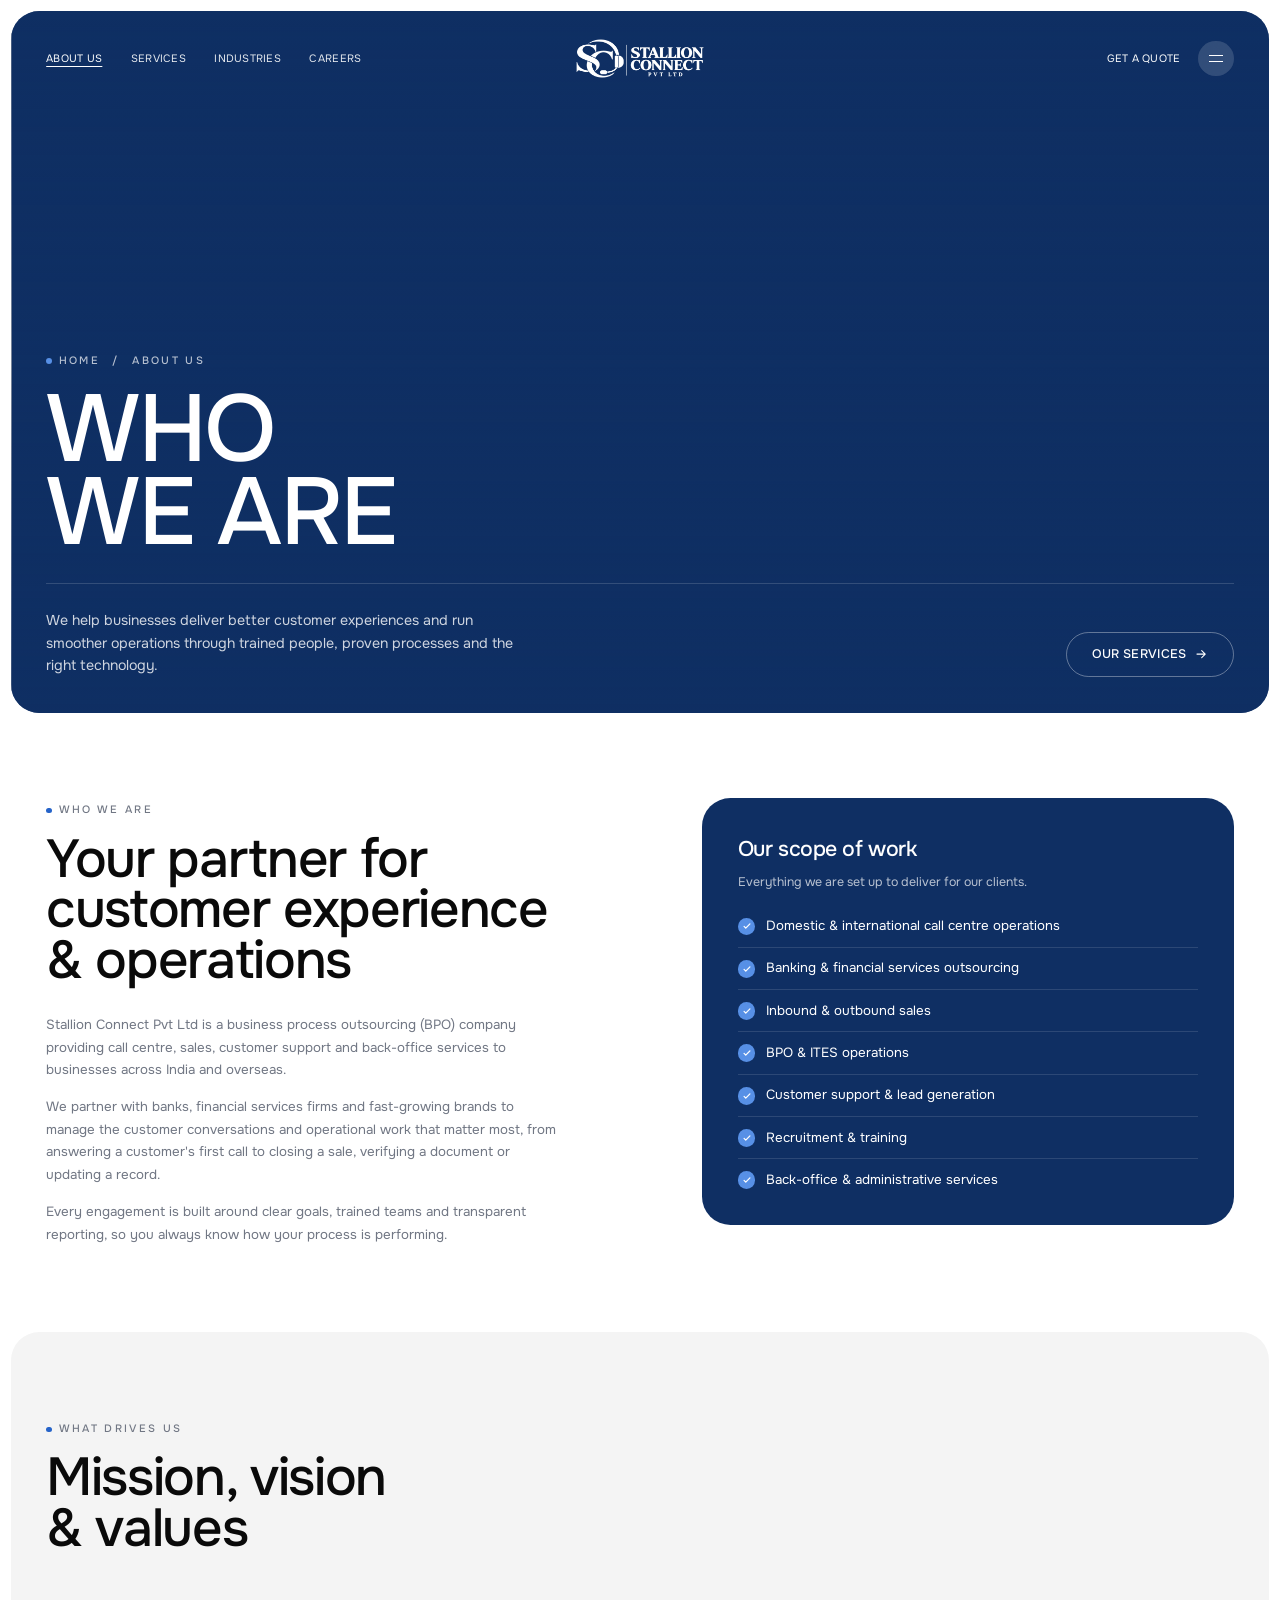
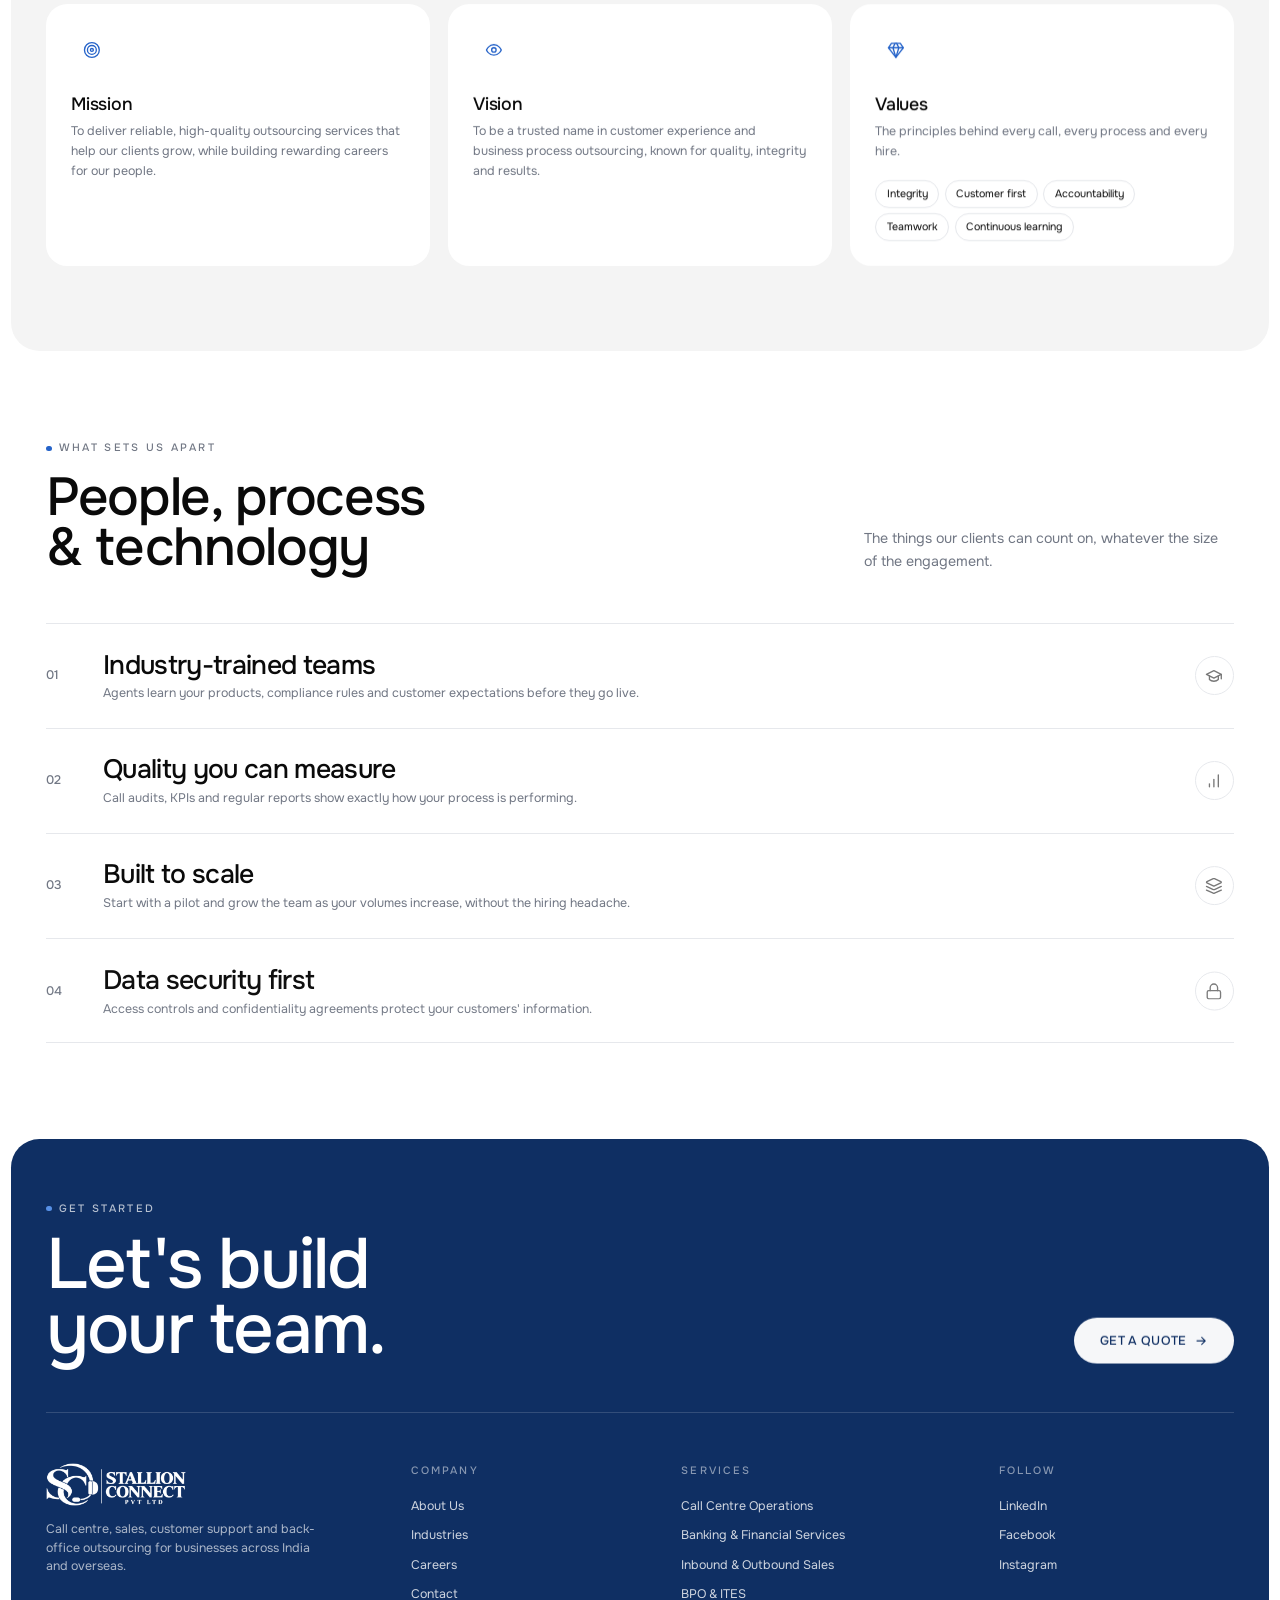
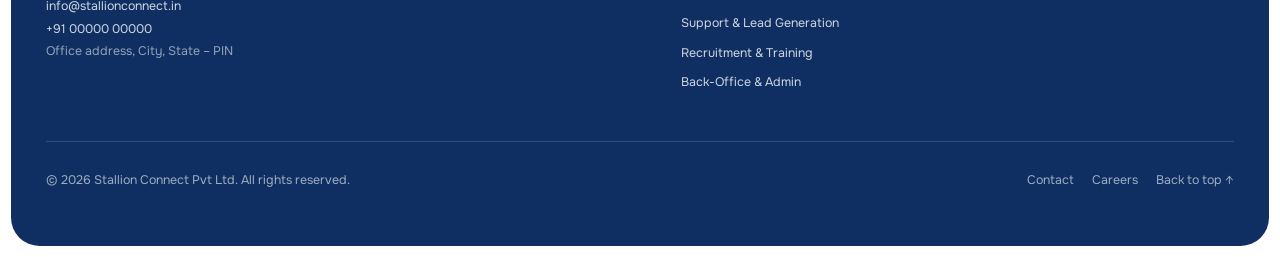
==== commit 58ef085f: "Redesign site in an editorial Baseline-style layout Rebuild all six pages with a navy full-bleed pho" ====
--- a/about.html
+++ b/about.html
@@ -1,15 +1,15 @@
 <!DOCTYPE html>
-<html lang="en">
+<html lang="en" class="no-js">
 <head>
   <meta charset="UTF-8">
   <meta name="viewport" content="width=device-width, initial-scale=1">
   <title>About Us | Stallion Connect Pvt Ltd</title>
-  <meta name="description" content="Stallion Connect Pvt Ltd is a BPO company providing call centre, sales, customer support, recruitment and back-office services to businesses across India and overseas.">
-  <meta name="theme-color" content="#01337a">
+  <meta name="description" content="Learn about Stallion Connect Pvt Ltd, a BPO company providing call centre, sales, customer support and back-office services across India and overseas.">
+  <meta name="theme-color" content="#0f2f63">
   <meta property="og:type" content="website">
   <meta property="og:site_name" content="Stallion Connect Pvt Ltd">
   <meta property="og:title" content="About Us | Stallion Connect Pvt Ltd">
-  <meta property="og:description" content="Skilled people, proven processes and the right technology for customer experience and business process outsourcing.">
+  <meta property="og:description" content="Learn about Stallion Connect Pvt Ltd, a BPO company providing call centre, sales, customer support and back-office services across India and overseas.">
   <!-- og:image must be a full URL on the live domain -->
   <meta property="og:image" content="https://connectstallion.github.io/assets/img/og-image.jpg">
   <link rel="icon" href="favicon.ico" sizes="any">
@@ -17,61 +17,57 @@
   <link rel="apple-touch-icon" href="assets/img/apple-touch-icon.png">
   <link rel="preconnect" href="https://fonts.googleapis.com">
   <link rel="preconnect" href="https://fonts.gstatic.com" crossorigin>
-  <link rel="stylesheet" href="https://fonts.googleapis.com/css2?family=Inter:wght@400;500;600&amp;family=Plus+Jakarta+Sans:wght@600;700;800&amp;display=swap">
+  <link rel="preconnect" href="https://images.unsplash.com">
+  <link rel="stylesheet" href="https://fonts.googleapis.com/css2?family=Onest:wght@400;500&amp;display=swap">
   <link rel="stylesheet" href="assets/css/styles.css">
-  <script>document.documentElement.classList.add('js');</script>
-  <script src="assets/js/main.js" defer></script>
+  <script>document.documentElement.classList.remove('no-js');</script>
+  <script type="importmap">{ "imports": { "lenis": "https://cdn.jsdelivr.net/npm/lenis@1.1.18/+esm" } }</script>
+  <script type="module" src="assets/js/main.js"></script>
 </head>
-<body>
+<body id="top">
   <a class="skip-link" href="#main">Skip to content</a>
 
-  <header class="site-header">
-    <div class="container header-inner">
-      <a class="brand" href="index.html">
-        <img src="assets/img/logo.png" alt="Stallion Connect Pvt Ltd" width="490" height="150">
+  <main id="main">
+    <section class="page-hero" aria-labelledby="page-title">
+      <div class="plate"><div class="plate-inner" data-parallax="0,12">
+        <img src="https://images.unsplash.com/photo-1600880292089-90a7e086ee0c?auto=format&fit=crop&w=1920&q=70" alt="" fetchpriority="high">
+      </div></div>
+      
+    <header class="site-header">
+      <nav class="nav-left" aria-label="Main"><a href="about.html" aria-current="page">About Us</a><a href="services.html">Services</a><a href="industries.html">Industries</a><a href="careers.html">Careers</a></nav>
+      <a class="brand" href="index.html" aria-label="Stallion Connect home">
+        <img src="assets/img/logo-white.png" alt="Stallion Connect Pvt Ltd" width="490" height="150">
       </a>
-      <nav class="site-nav" id="site-nav" aria-label="Main">
-        <ul class="nav-list">
-          <li><a href="index.html">Home</a></li>
-          <li><a href="about.html" aria-current="page">About Us</a></li>
-          <li><a href="services.html">Services</a></li>
-          <li><a href="industries.html">Industries</a></li>
-          <li><a href="careers.html">Careers</a></li>
-          <li><a href="contact.html">Contact</a></li>
-        </ul>
-        <a class="btn btn-primary btn-sm nav-cta" href="contact.html">Get a Quote</a>
-      </nav>
-      <button class="nav-toggle" type="button" aria-expanded="false" aria-controls="site-nav" aria-label="Open menu">
-        <span></span><span></span><span></span>
-      </button>
-    </div>
-  </header>
-
-  <main id="main">
-    <section class="page-hero">
-      <div class="container">
-        <nav class="breadcrumb" aria-label="Breadcrumb">
-          <a href="index.html">Home</a><span aria-hidden="true">/</span><span aria-current="page">About Us</span>
-        </nav>
-        <h1>About Stallion Connect</h1>
-        <p class="lead">We help businesses deliver better customer experiences and run smoother operations through trained people, proven processes and the right technology.</p>
-      </div>
-    </section>
-
-    <!-- Who we are -->
-    <section class="section">
-      <div class="container split">
-        <div class="reveal">
+      <div class="header-right">
+        <a class="book-link" href="contact.html" data-open-modal>Get a Quote</a>
+        <button class="burger" id="burger" type="button" aria-label="Open menu" aria-expanded="false" aria-controls="menu"><span><i></i><i></i></span></button>
+      </div>
+    </header>
+      <div class="page-hero-body">
+        <span class="eyebrow light"><a href="index.html">Home</a>&nbsp;/&nbsp;<span aria-current="page">About Us</span></span>
+        <h1 class="page-title sl" id="page-title" data-gate data-stagger="110" data-dur="1000"><span class="ln"><span>Who</span></span><span class="ln"><span>We Are</span></span></h1>
+        <div class="page-hero-foot">
+          <p class="lead fade-words">We help businesses deliver better customer experiences and run smoother operations through trained people, proven processes and the right technology.</p>
+          <a class="pill pill-ghost" href="services.html">Our services <svg class="i" viewBox="0 0 24 24" aria-hidden="true"><path d="M5 12h14M13 6l6 6-6 6"/></svg></a>
+        </div>
+      </div>
+    </section>
+
+    <section class="sec" aria-labelledby="who-title">
+      <div class="split">
+        <div>
           <span class="eyebrow">Who we are</span>
-          <h2 class="h2">Your outsourcing partner for customer experience and operations</h2>
-          <p class="lead">Stallion Connect Pvt Ltd is a business process outsourcing (BPO) company providing call centre, sales, customer support and back-office services to businesses across India and overseas.</p>
-          <p>We partner with banks, financial services firms and fast-growing brands to manage the customer conversations and operational work that matter most, from answering a customer's first call to closing a sale, verifying a document or updating a record.</p>
-          <p>Every engagement is built around clear goals, trained teams and transparent reporting, so you always know how your process is performing.</p>
-        </div>
-        <div class="scope-card reveal" style="--d:1">
+          <h2 class="h-xl sl" id="who-title"><span class="ln"><span>Your partner for</span></span><span class="ln"><span>customer experience</span></span><span class="ln"><span>&amp; operations</span></span></h2>
+          <div class="prose">
+            <p class="fade-words">Stallion Connect Pvt Ltd is a business process outsourcing (BPO) company providing call centre, sales, customer support and back-office services to businesses across India and overseas.</p>
+            <p>We partner with banks, financial services firms and fast-growing brands to manage the customer conversations and operational work that matter most, from answering a customer's first call to closing a sale, verifying a document or updating a record.</p>
+            <p>Every engagement is built around clear goals, trained teams and transparent reporting, so you always know how your process is performing.</p>
+          </div>
+        </div>
+        <div class="scope" data-iv="{&quot;f&quot;:{&quot;opacity&quot;:0,&quot;y&quot;:48},&quot;c&quot;:[180,26],&quot;d&quot;:120}">
           <h3>Our scope of work</h3>
           <p>Everything we are set up to deliver for our clients.</p>
-          <ul class="check-list on-dark">
+          <ul class="check-list on-navy">
             <li>Domestic &amp; international call centre operations</li>
             <li>Banking &amp; financial services outsourcing</li>
             <li>Inbound &amp; outbound sales</li>
@@ -84,139 +80,181 @@
       </div>
     </section>
 
-    <!-- Mission, vision, values -->
-    <section class="section section-soft">
-      <div class="container">
-        <div class="section-head center reveal">
+    <section class="sec sec-surface sec-round" aria-labelledby="drives-title">
+      <div class="head-row">
+        <div>
           <span class="eyebrow">What drives us</span>
-          <h2>Our mission, vision and values</h2>
-        </div>
-        <div class="grid grid-3">
-          <div class="card reveal">
-            <span class="icon-badge"><svg class="i" viewBox="0 0 24 24" aria-hidden="true"><circle cx="12" cy="12" r="10"/><circle cx="12" cy="12" r="6"/><circle cx="12" cy="12" r="2"/></svg></span>
-            <h3>Mission</h3>
-            <p>To deliver reliable, high-quality outsourcing services that help our clients grow, while building rewarding careers for our people.</p>
-          </div>
-          <div class="card reveal" style="--d:1">
-            <span class="icon-badge is-green"><svg class="i" viewBox="0 0 24 24" aria-hidden="true"><path d="M2 12s3-7 10-7 10 7 10 7-3 7-10 7-10-7-10-7Z"/><circle cx="12" cy="12" r="3"/></svg></span>
-            <h3>Vision</h3>
-            <p>To be a trusted name in customer experience and business process outsourcing, known for quality, integrity and results.</p>
-          </div>
-          <div class="card reveal" style="--d:2">
-            <span class="icon-badge"><svg class="i" viewBox="0 0 24 24" aria-hidden="true"><path d="M6 3h12l4 6-10 13L2 9Z"/><path d="M11 3 8 9l4 13 4-13-3-6"/><path d="M2 9h20"/></svg></span>
-            <h3>Values</h3>
-            <p>The principles behind every call, every process and every hire.</p>
-            <ul class="value-list">
-              <li>Integrity</li>
-              <li>Customer first</li>
-              <li>Accountability</li>
-              <li>Teamwork</li>
-              <li>Continuous learning</li>
-            </ul>
-          </div>
-        </div>
-      </div>
-    </section>
-
-    <!-- What sets us apart -->
-    <section class="section">
-      <div class="container">
-        <div class="section-head center reveal">
+          <h2 class="h-xl sl" id="drives-title"><span class="ln"><span>Mission, vision</span></span><span class="ln"><span>&amp; values</span></span></h2>
+        </div>
+      </div>
+      <div class="grid grid-3 sec-body">
+          <div data-iv="{&quot;f&quot;:{&quot;opacity&quot;:0,&quot;y&quot;:40},&quot;c&quot;:[180,26]}">
+            <article class="card" data-lift>
+              <span class="icon-circle"><svg class="i" viewBox="0 0 24 24" aria-hidden="true"><circle cx="12" cy="12" r="10"/><circle cx="12" cy="12" r="6"/><circle cx="12" cy="12" r="2"/></svg></span>
+              <h3>Mission</h3>
+              <p>To deliver reliable, high-quality outsourcing services that help our clients grow, while building rewarding careers for our people.</p>
+            </article>
+          </div>
+          <div data-iv="{&quot;f&quot;:{&quot;opacity&quot;:0,&quot;y&quot;:40},&quot;c&quot;:[180,26],&quot;d&quot;:120}">
+            <article class="card" data-lift>
+              <span class="icon-circle"><svg class="i" viewBox="0 0 24 24" aria-hidden="true"><path d="M2 12s3-7 10-7 10 7 10 7-3 7-10 7-10-7-10-7Z"/><circle cx="12" cy="12" r="3"/></svg></span>
+              <h3>Vision</h3>
+              <p>To be a trusted name in customer experience and business process outsourcing, known for quality, integrity and results.</p>
+            </article>
+          </div>
+          <div data-iv="{&quot;f&quot;:{&quot;opacity&quot;:0,&quot;y&quot;:40},&quot;c&quot;:[180,26],&quot;d&quot;:240}">
+            <article class="card" data-lift>
+              <span class="icon-circle"><svg class="i" viewBox="0 0 24 24" aria-hidden="true"><path d="M6 3h12l4 6-10 13L2 9Z"/><path d="M11 3 8 9l4 13 4-13-3-6"/><path d="M2 9h20"/></svg></span>
+              <h3>Values</h3>
+              <p>The principles behind every call, every process and every hire.</p><ul class="value-pills"><li>Integrity</li><li>Customer first</li><li>Accountability</li><li>Teamwork</li><li>Continuous learning</li></ul>
+            </article>
+          </div>
+      </div>
+    </section>
+
+    <section class="sec" aria-labelledby="apart-title">
+      <div class="head-row">
+        <div>
           <span class="eyebrow">What sets us apart</span>
-          <h2>People, process and technology, working together</h2>
-          <p class="lead">The things our clients can count on, whatever the size of the engagement.</p>
-        </div>
-        <div class="grid grid-4">
-          <div class="card reveal">
-            <span class="icon-badge"><svg class="i" viewBox="0 0 24 24" aria-hidden="true"><path d="M22 10 12 5 2 10l10 5 10-5Z"/><path d="M22 10v6"/><path d="M6 12v5c3 3 9 3 12 0v-5"/></svg></span>
-            <h3>Industry-trained teams</h3>
-            <p>Agents learn your products, compliance rules and customer expectations before they go live.</p>
-          </div>
-          <div class="card reveal" style="--d:1">
-            <span class="icon-badge is-green"><svg class="i" viewBox="0 0 24 24" aria-hidden="true"><path d="M12 20V10"/><path d="M18 20V4"/><path d="M6 20v-4"/></svg></span>
-            <h3>Quality you can measure</h3>
-            <p>Call audits, KPIs and regular reports show exactly how your process is performing.</p>
-          </div>
-          <div class="card reveal" style="--d:2">
-            <span class="icon-badge"><svg class="i" viewBox="0 0 24 24" aria-hidden="true"><path d="m12.83 2.18a2 2 0 0 0-1.66 0L2.6 6.08a1 1 0 0 0 0 1.83l8.58 3.91a2 2 0 0 0 1.66 0l8.58-3.9a1 1 0 0 0 0-1.83Z"/><path d="m22 17.65-9.17 4.16a2 2 0 0 1-1.66 0L2 17.65"/><path d="m22 12.65-9.17 4.16a2 2 0 0 1-1.66 0L2 12.65"/></svg></span>
-            <h3>Built to scale</h3>
-            <p>Start with a pilot and grow the team as your volumes increase, without the hiring headache.</p>
-          </div>
-          <div class="card reveal" style="--d:3">
-            <span class="icon-badge is-green"><svg class="i" viewBox="0 0 24 24" aria-hidden="true"><rect width="18" height="11" x="3" y="11" rx="2"/><path d="M7 11V7a5 5 0 0 1 10 0v4"/></svg></span>
-            <h3>Data security first</h3>
-            <p>Access controls and confidentiality agreements protect your customers' information.</p>
-          </div>
-        </div>
-      </div>
-    </section>
-
-    <!-- CTA -->
-    <section class="section flush-top">
-      <div class="container">
-        <div class="cta-band reveal">
-          <div>
-            <h2>Let's build your team</h2>
-            <p>Tell us what you need and we'll recommend the right team size and engagement model.</p>
-          </div>
-          <div class="cta-actions">
-            <a class="btn btn-primary" href="contact.html">Get a Quote <svg class="i" viewBox="0 0 24 24" aria-hidden="true"><path d="M5 12h14"/><path d="m12 5 7 7-7 7"/></svg></a>
-            <a class="btn btn-outline-light" href="services.html">View Services</a>
-          </div>
-        </div>
-      </div>
-    </section>
+          <h2 class="h-xl sl" id="apart-title"><span class="ln"><span>People, process</span></span><span class="ln"><span>&amp; technology</span></span></h2>
+        </div>
+        <p class="lead fade-words">The things our clients can count on, whatever the size of the engagement.</p>
+      </div>
+      <ul class="rows">
+        <li><div class="row-static">
+          <div class="row" data-iv="{&quot;f&quot;:{&quot;opacity&quot;:0,&quot;y&quot;:26},&quot;c&quot;:[190,26]}">
+            <span class="row-i">01</span>
+            <div class="row-n"><h3>Industry-trained teams</h3><p>Agents learn your products, compliance rules and customer expectations before they go live.</p></div>
+            <span class="row-arrow"><svg class="i" viewBox="0 0 24 24" aria-hidden="true"><path d="M22 10 12 5 2 10l10 5 10-5Z"/><path d="M22 10v6"/><path d="M6 12v5c3 3 9 3 12 0v-5"/></svg></span>
+          </div>
+        </div></li>
+        <li><div class="row-static">
+          <div class="row" data-iv="{&quot;f&quot;:{&quot;opacity&quot;:0,&quot;y&quot;:26},&quot;c&quot;:[190,26],&quot;d&quot;:90}">
+            <span class="row-i">02</span>
+            <div class="row-n"><h3>Quality you can measure</h3><p>Call audits, KPIs and regular reports show exactly how your process is performing.</p></div>
+            <span class="row-arrow"><svg class="i" viewBox="0 0 24 24" aria-hidden="true"><path d="M12 20V10"/><path d="M18 20V4"/><path d="M6 20v-4"/></svg></span>
+          </div>
+        </div></li>
+        <li><div class="row-static">
+          <div class="row" data-iv="{&quot;f&quot;:{&quot;opacity&quot;:0,&quot;y&quot;:26},&quot;c&quot;:[190,26],&quot;d&quot;:180}">
+            <span class="row-i">03</span>
+            <div class="row-n"><h3>Built to scale</h3><p>Start with a pilot and grow the team as your volumes increase, without the hiring headache.</p></div>
+            <span class="row-arrow"><svg class="i" viewBox="0 0 24 24" aria-hidden="true"><path d="m12.83 2.18a2 2 0 0 0-1.66 0L2.6 6.08a1 1 0 0 0 0 1.83l8.58 3.91a2 2 0 0 0 1.66 0l8.58-3.9a1 1 0 0 0 0-1.83Z"/><path d="m22 17.65-9.17 4.16a2 2 0 0 1-1.66 0L2 17.65"/><path d="m22 12.65-9.17 4.16a2 2 0 0 1-1.66 0L2 12.65"/></svg></span>
+          </div>
+        </div></li>
+        <li><div class="row-static">
+          <div class="row" data-iv="{&quot;f&quot;:{&quot;opacity&quot;:0,&quot;y&quot;:26},&quot;c&quot;:[190,26],&quot;d&quot;:270}">
+            <span class="row-i">04</span>
+            <div class="row-n"><h3>Data security first</h3><p>Access controls and confidentiality agreements protect your customers' information.</p></div>
+            <span class="row-arrow"><svg class="i" viewBox="0 0 24 24" aria-hidden="true"><rect width="18" height="11" x="3" y="11" rx="2"/><path d="M7 11V7a5 5 0 0 1 10 0v4"/></svg></span>
+          </div>
+        </div></li>
+      </ul>
+    </section>
+
+    <footer class="footer">
+      <div class="f-cta">
+        <div>
+          <span class="eyebrow light">Get started</span>
+          <p class="f-cta-t sl"><span class="ln"><span>Let's build</span></span><span class="ln"><span>your team.</span></span></p>
+        </div>
+        <div data-iv="{&quot;f&quot;:{&quot;opacity&quot;:0,&quot;y&quot;:20},&quot;c&quot;:[200,24],&quot;d&quot;:150}">
+          <a class="pill pill-light" href="contact.html" data-open-modal>Get a Quote <svg class="i" viewBox="0 0 24 24" aria-hidden="true"><path d="M5 12h14M13 6l6 6-6 6"/></svg></a>
+        </div>
+      </div>
+      <div class="f-cols">
+        <div class="f-brand">
+          <img src="assets/img/logo-white.png" alt="Stallion Connect Pvt Ltd" width="490" height="150" loading="lazy">
+          <p class="f-blurb">Call centre, sales, customer support and back-office outsourcing for businesses across India and overseas.</p>
+          <!-- TODO: replace with the company's real address, phone and email -->
+          <address>
+            <a href="mailto:info@stallionconnect.in">info@stallionconnect.in</a>
+            <a href="tel:+910000000000">+91 00000 00000</a>
+            <span>Office address, City, State – PIN</span>
+          </address>
+        </div>
+        <nav class="f-nav" aria-label="Company">
+          <h2>Company</h2>
+          <ul>
+            <li><a href="about.html">About Us</a></li>
+            <li><a href="industries.html">Industries</a></li>
+            <li><a href="careers.html">Careers</a></li>
+            <li><a href="contact.html">Contact</a></li>
+          </ul>
+        </nav>
+        <nav class="f-nav" aria-label="Services">
+          <h2>Services</h2>
+          <ul>
+            <li><a href="services.html#call-centre">Call Centre Operations</a></li>
+            <li><a href="services.html#banking">Banking &amp; Financial Services</a></li>
+            <li><a href="services.html#sales">Inbound &amp; Outbound Sales</a></li>
+            <li><a href="services.html#bpo-ites">BPO &amp; ITES</a></li>
+            <li><a href="services.html#support-leads">Support &amp; Lead Generation</a></li>
+            <li><a href="services.html#recruitment">Recruitment &amp; Training</a></li>
+            <li><a href="services.html#back-office">Back-Office &amp; Admin</a></li>
+          </ul>
+        </nav>
+        <nav class="f-nav" aria-label="Social">
+          <h2>Follow</h2>
+          <!-- TODO: replace # with the company's social media profile links -->
+          <ul>
+            <li><a href="#">LinkedIn</a></li>
+            <li><a href="#">Facebook</a></li>
+            <li><a href="#">Instagram</a></li>
+          </ul>
+        </nav>
+      </div>
+      <div class="f-bottom">
+        <p>© <span data-year>2026</span> Stallion Connect Pvt Ltd. All rights reserved.</p>
+        <nav aria-label="Footer"><a href="contact.html">Contact</a><a href="careers.html">Careers</a><a href="#top">Back to top ↑</a></nav>
+      </div>
+    </footer>
   </main>
 
-  <footer class="site-footer">
-    <div class="container footer-grid">
-      <div class="footer-brand">
-        <img src="assets/img/logo-white.png" alt="Stallion Connect Pvt Ltd" width="490" height="150" loading="lazy">
-        <p>Call centre, sales, customer support and back-office outsourcing for businesses across India and overseas.</p>
-        <!-- TODO: replace # with the company's social media profile links -->
-        <div class="social">
-          <a href="#" aria-label="LinkedIn"><svg class="i" viewBox="0 0 24 24" aria-hidden="true"><path d="M16 8a6 6 0 0 1 6 6v7h-4v-7a2 2 0 0 0-2-2 2 2 0 0 0-2 2v7h-4v-7a6 6 0 0 1 6-6z"/><rect width="4" height="12" x="2" y="9"/><circle cx="4" cy="4" r="2"/></svg></a>
-          <a href="#" aria-label="Facebook"><svg class="i" viewBox="0 0 24 24" aria-hidden="true"><path d="M18 2h-3a5 5 0 0 0-5 5v3H7v4h3v8h4v-8h3l1-4h-4V7a1 1 0 0 1 1-1h3z"/></svg></a>
-          <a href="#" aria-label="Instagram"><svg class="i" viewBox="0 0 24 24" aria-hidden="true"><rect width="20" height="20" x="2" y="2" rx="5"/><path d="M16 11.37A4 4 0 1 1 12.63 8 4 4 0 0 1 16 11.37z"/><path d="M17.5 6.5h.01"/></svg></a>
-        </div>
-      </div>
-      <div>
-        <h2 class="footer-title">Company</h2>
-        <ul class="footer-links">
-          <li><a href="about.html">About Us</a></li>
-          <li><a href="industries.html">Industries</a></li>
-          <li><a href="careers.html">Careers</a></li>
-          <li><a href="contact.html">Contact</a></li>
-        </ul>
-      </div>
-      <div>
-        <h2 class="footer-title">Services</h2>
-        <ul class="footer-links">
-          <li><a href="services.html#call-centre">Call Centre Operations</a></li>
-          <li><a href="services.html#banking">Banking &amp; Financial Services</a></li>
-          <li><a href="services.html#sales">Inbound &amp; Outbound Sales</a></li>
-          <li><a href="services.html#bpo-ites">BPO &amp; ITES</a></li>
-          <li><a href="services.html#support-leads">Support &amp; Lead Generation</a></li>
-          <li><a href="services.html#recruitment">Recruitment &amp; Training</a></li>
-          <li><a href="services.html#back-office">Back-Office &amp; Admin</a></li>
-        </ul>
-      </div>
-      <div>
-        <h2 class="footer-title">Get in touch</h2>
-        <!-- TODO: replace with the company's real address, phone and email -->
-        <ul class="footer-contact">
-          <li><svg class="i" viewBox="0 0 24 24" aria-hidden="true"><path d="M20 10c0 6-8 12-8 12s-8-6-8-12a8 8 0 0 1 16 0Z"/><circle cx="12" cy="10" r="3"/></svg><span>Office address, City, State – PIN</span></li>
-          <li><svg class="i" viewBox="0 0 24 24" aria-hidden="true"><path d="M22 16.92v3a2 2 0 0 1-2.18 2 19.79 19.79 0 0 1-8.63-3.07 19.5 19.5 0 0 1-6-6 19.79 19.79 0 0 1-3.07-8.67A2 2 0 0 1 4.11 2h3a2 2 0 0 1 2 1.72 12.84 12.84 0 0 0 .7 2.81 2 2 0 0 1-.45 2.11L8.09 9.91a16 16 0 0 0 6 6l1.27-1.27a2 2 0 0 1 2.11-.45 12.84 12.84 0 0 0 2.81.7A2 2 0 0 1 22 16.92z"/></svg><a href="tel:+910000000000">+91 00000 00000</a></li>
-          <li><svg class="i" viewBox="0 0 24 24" aria-hidden="true"><rect width="20" height="16" x="2" y="4" rx="2"/><path d="m22 7-8.97 5.7a1.94 1.94 0 0 1-2.06 0L2 7"/></svg><a href="mailto:info@stallionconnect.in">info@stallionconnect.in</a></li>
-        </ul>
+  <div class="overlay menu" id="menu" inert>
+    <div class="menu-back" id="menu-back"></div>
+    <div class="menu-panel" id="menu-panel" role="dialog" aria-modal="true" aria-label="Menu">
+      <div class="menu-top">
+        <img src="assets/img/logo-white.png" alt="Stallion Connect Pvt Ltd" width="490" height="150">
+        <button class="circle-btn x-btn" id="menu-close" type="button" aria-label="Close menu"><svg class="i" viewBox="0 0 24 24" aria-hidden="true"><path d="M6 6l12 12M18 6L6 18"/></svg></button>
+      </div>
+      <nav class="menu-nav" id="menu-nav" aria-label="Menu"><a href="index.html">Home</a><a href="about.html" aria-current="page">About Us</a><a href="services.html">Services</a><a href="industries.html">Industries</a><a href="careers.html">Careers</a><a href="contact.html">Contact</a></nav>
+      <div class="menu-bottom">
+        <button class="pill pill-light" id="menu-quote" type="button">Get a Quote <svg class="i" viewBox="0 0 24 24" aria-hidden="true"><path d="M5 12h14M13 6l6 6-6 6"/></svg></button>
+        <nav aria-label="Social"><a href="#">LinkedIn</a><a href="#">Facebook</a><a href="#">Instagram</a></nav>
       </div>
     </div>
-    <div class="footer-bottom">
-      <div class="container">
-        <p>© <span data-year>2026</span> Stallion Connect Pvt Ltd. All rights reserved.</p>
-        <a href="#top">Back to top ↑</a>
+  </div>
+
+  <div class="overlay modal" id="modal" inert>
+    <div class="modal-back" id="modal-back"></div>
+    <div class="modal-panel" id="modal-panel" role="dialog" aria-modal="true" aria-labelledby="modal-title" data-lenis-prevent>
+      <div class="modal-head">
+        <div>
+          <span class="eyebrow">Get a quote</span>
+          <h2 class="modal-title" id="modal-title" data-stagger="90" data-dur="800"><span class="ln"><span>Let's build</span></span><span class="ln"><span>your team</span></span></h2>
+        </div>
+        <button class="circle-btn x-btn" id="modal-close" type="button" aria-label="Close"><svg class="i" viewBox="0 0 24 24" aria-hidden="true"><path d="M6 6l12 12M18 6L6 18"/></svg></button>
+      </div>
+      <form id="quote-form" data-form method="post">
+        <div class="form-grid">
+          <div class="field"><label for="q-name">Full name <span class="req">*</span></label><input id="q-name" name="name" type="text" autocomplete="name" placeholder="Priya Sharma" required></div>
+          <div class="field"><label for="q-company">Company</label><input id="q-company" name="company" type="text" autocomplete="organization" placeholder="Your company"></div>
+          <div class="field"><label for="q-email">Email <span class="req">*</span></label><input id="q-email" name="email" type="email" autocomplete="email" placeholder="you@company.com" required></div>
+          <div class="field"><label for="q-phone">Phone <span class="req">*</span></label><input id="q-phone" name="phone" type="tel" autocomplete="tel" pattern="[0-9 +\-]{10,16}" title="Enter a valid phone number" placeholder="+91" required></div>
+          <div class="field full"><label for="q-message">What do you need?</label><textarea id="q-message" name="message" rows="3" placeholder="e.g. 20 agents for inbound customer care in Hindi and English"></textarea></div>
+        </div>
+        <input type="hidden" name="form" value="Quick quote">
+        <div class="form-actions"><button class="submit" type="submit">Request a quote</button></div>
+        <p class="form-status" role="status"></p>
+      </form>
+      <div class="success" id="quote-success" hidden>
+        <div class="ok"><svg viewBox="0 0 24 24" fill="none" stroke="currentColor" stroke-width="2" stroke-linecap="round" stroke-linejoin="round"><path d="M5 13l4 4L19 7"/></svg></div>
+        <h3>Request received</h3>
+        <p id="quote-success-text">Thanks — our team will be in touch shortly with next steps.</p>
+        <button class="submit" id="quote-done" type="button">Done</button>
       </div>
     </div>
-  </footer>
+  </div>
 </body>
 </html>
--- a/assets/css/styles.css
+++ b/assets/css/styles.css
@@ -1,1217 +1,503 @@
-/* ==========================================================================
-   Stallion Connect Pvt Ltd — website styles
-   Brand colours are sampled from the logo: navy #01337a / #004290, green #038e29
-   ========================================================================== */
+/* Stallion Connect Pvt Ltd — site styles (editorial, rem-scaled layout) */
 
 :root {
-  /* Brand */
-  --navy-950: #061430;
-  --navy-900: #0a2152;
-  --navy-800: #01337a;
-  --navy-700: #004290;
-  --blue-100: #e3ecf8;
-  --blue-50: #f3f7fc;
-  --green-700: #026527;
-  --green-600: #04802a;
-  --green-500: #038e29;
-  --green-400: #3fb556;
-  --green-100: #e4f4e8;
-
-  /* Neutrals */
-  --ink: #0c1b36;
-  --text: #33415c;
-  --muted: #5b6a85;
-  --line: #e2e8f2;
-  --white: #fff;
-  --danger: #b42318;
-
-  /* Type */
-  --font-head: "Plus Jakarta Sans", system-ui, -apple-system, "Segoe UI", Roboto, sans-serif;
-  --font-body: "Inter", system-ui, -apple-system, "Segoe UI", Roboto, sans-serif;
-
-  /* Shape */
-  --radius-sm: 10px;
-  --radius: 16px;
-  --radius-lg: 24px;
-  --shadow-sm: 0 1px 2px rgb(10 33 82 / .05), 0 4px 12px rgb(10 33 82 / .05);
-  --shadow: 0 16px 40px -16px rgb(10 33 82 / .22);
-  --shadow-lg: 0 32px 64px -24px rgb(10 33 82 / .35);
-
-  /* Layout */
-  --container: 1200px;
-  --gutter: 16px;
-  --header-h: 68px;
+  --background: #ffffff;
+  --foreground: #0a0a0a;
+  --brand: #2563c9;
+  --brand-deep: #0f2f63;
+  --brand-light: #5790e6;
+  --accent-teal: #0b6e97;
+  --accent-lime: #c2e029;
+  --surface: #f4f4f4;
+  --surface-card: #ffffff;
+  --ink: #0a0a0a;
+  --ink-soft: #717784;
+  --ghost: #d7dae1;
+  --hairline: #e6e8ec;
+  --on-brand: #ffffff;
+  --radius-card: 1.5rem;
+  --radius-card-lg: 2rem;
+  --radius-pill: 62.5rem;
+  --radius-xl: .75rem;
+  --expo: cubic-bezier(0.16, 1, 0.3, 1);
+  --quart: cubic-bezier(0.25, 1, 0.5, 1);
+  --inout: cubic-bezier(0.65, 0, 0.35, 1);
+  --glass-shadow: 0 .75rem 2rem rgba(15, 47, 99, .2);
 }
 
-@media (min-width: 768px) {
-  :root { --gutter: 24px; --header-h: 80px; }
+/* Adaptive rem grid: the design is drawn at 1920px and scales with the viewport */
+html { font-size: 16px; -webkit-text-size-adjust: 100%; }
+@media (max-width: 1920px) { html { font-size: 0.833333vw; } }
+@media (max-width: 1440px) { html { font-size: 1.111111vw; } }
+@media (max-width: 1024px) { html { font-size: 1.5625vw; } }
+@media (max-width: 640px)  { html { font-size: 4.444444vw; } }
+
+*, *::before, *::after { box-sizing: border-box; }
+* { margin: 0; }
+html.lenis, html.lenis body { height: auto; }
+.lenis.lenis-smooth { scroll-behavior: auto !important; }
+.lenis.lenis-smooth [data-lenis-prevent] { overscroll-behavior: contain; }
+html.locked { position: relative; overflow: hidden; height: 100%; }
+body {
+  min-height: 100vh;
+  background: var(--background);
+  color: var(--foreground);
+  font-family: "Onest", system-ui, sans-serif;
+  line-height: 1.5;
+  -webkit-font-smoothing: antialiased;
 }
-
-/* Base
-   ========================================================================== */
-
-*, *::before, *::after { box-sizing: border-box; }
-
-html {
-  -webkit-text-size-adjust: 100%;
-  scroll-behavior: smooth;
-  scroll-padding-top: calc(var(--header-h) + 16px);
+img { display: block; max-width: 100%; }
+button { font: inherit; color: inherit; background: none; border: 0; padding: 0; cursor: pointer; }
+input, textarea, select { font: inherit; color: inherit; }
+a { color: inherit; text-decoration: none; }
+ul, ol { list-style: none; padding: 0; }
+h1, h2, h3, h4, p, blockquote, figure, dl, dd { margin: 0; }
+h1, h2, h3, h4 { font-weight: 500; }
+:focus-visible { outline: 2px solid var(--brand-light); outline-offset: 2px; }
+.sr-only { position: absolute; width: 1px; height: 1px; padding: 0; margin: -1px; overflow: hidden; clip: rect(0, 0, 0, 0); white-space: nowrap; border: 0; }
+[hidden] { display: none !important; }
+svg { display: block; flex-shrink: 0; }
+.i { width: 1.25rem; height: 1.25rem; fill: none; stroke: currentColor; stroke-width: 1.8; stroke-linecap: round; stroke-linejoin: round; }
+
+.skip-link { position: fixed; left: 1rem; top: -4rem; z-index: 300; background: var(--ink); color: #fff; padding: .75rem 1.25rem; border-radius: var(--radius-pill); font-size: .875rem; transition: top .2s; }
+.skip-link:focus { top: 1rem; }
+
+main { display: block; width: 100%; overflow-x: clip; padding: .5rem; }
+@media (min-width: 640px) { main { padding: .75rem; } }
+
+/* ---------- reveal primitives ---------- */
+.ln { display: block; overflow: hidden; padding-bottom: .14em; margin-bottom: -.14em; }
+.wd { display: inline-block; overflow: hidden; vertical-align: top; padding-bottom: .14em; margin-bottom: -.14em; }
+.ln > span, .wd > span {
+  display: block;
+  transform: translateY(115%);
+  opacity: 0;
+  transition-property: transform, opacity;
+  transition-timing-function: var(--expo);
+  transition-duration: 950ms;
+  will-change: transform;
 }
-
-body {
-  margin: 0;
-  font-family: var(--font-body);
-  font-size: 1rem;
-  line-height: 1.65;
-  color: var(--text);
-  background: var(--white);
-  -webkit-font-smoothing: antialiased;
-  text-rendering: optimizeLegibility;
+.wd > span { display: inline-block; }
+.on .ln > span, .on .wd > span { transform: none; opacity: 1; }
+.reset .ln > span, .reset .wd > span, .reset .fw { transition: none !important; }
+.fw { display: inline-block; transform: translateY(18px); opacity: 0; transition: transform 700ms var(--quart), opacity 700ms var(--quart); }
+.on .fw { transform: none; opacity: 1; }
+.no-js .ln > span, .no-js .wd > span, .no-js .fw { transform: none; opacity: 1; }
+
+/* ---------- shared components ---------- */
+.eyebrow { display: inline-flex; align-items: center; gap: .5rem; font-size: .75rem; font-weight: 500; text-transform: uppercase; letter-spacing: .22em; color: var(--ink-soft); }
+.eyebrow::before { content: ""; width: .375rem; height: .375rem; border-radius: var(--radius-pill); background: var(--brand); flex-shrink: 0; }
+.eyebrow.light { color: rgba(255, 255, 255, .7); }
+.eyebrow.light::before { background: var(--brand-light); }
+.eyebrow a:hover { color: var(--ink); }
+.eyebrow.light a:hover { color: #fff; }
+
+.pill {
+  display: inline-flex; align-items: center; gap: .5rem;
+  border-radius: var(--radius-pill); padding: .875rem 1.75rem;
+  font-size: .875rem; font-weight: 500; text-transform: uppercase; letter-spacing: .025em;
+  border: 1px solid transparent; white-space: nowrap;
+  transition: background-color .25s, color .25s, border-color .25s;
 }
-
-img, svg { display: block; max-width: 100%; }
-img { height: auto; }
-
-h1, h2, h3, h4 {
-  margin: 0 0 .5em;
-  font-family: var(--font-head);
-  font-weight: 700;
-  line-height: 1.15;
-  letter-spacing: -0.02em;
-  color: var(--ink);
+.pill .i { width: 1rem; height: 1rem; }
+.pill-light { background: #fff; color: var(--brand-deep); }
+.pill-light:hover { background: var(--brand-light); color: #fff; }
+.pill-solid { background: var(--ink); color: #fff; }
+.pill-solid:hover { background: var(--brand-deep); }
+.pill-outline { border-color: currentColor; color: var(--ink); }
+.pill-outline:hover { background: var(--ink); color: #fff; border-color: var(--ink); }
+.pill-ghost { border-color: rgba(255, 255, 255, .35); color: #fff; }
+.pill-ghost:hover { background: rgba(255, 255, 255, .15); }
+.pill-sm { padding: .625rem 1.25rem; font-size: .75rem; }
+.pill-row { display: flex; flex-wrap: wrap; gap: .75rem; }
+
+.arrow-btn { display: grid; place-items: center; width: 3rem; height: 3rem; border-radius: var(--radius-pill); border: 1px solid var(--hairline); color: var(--ink); transition: background-color .25s, border-color .25s; }
+@media (min-width: 640px) { .arrow-btn { width: 3.5rem; height: 3.5rem; } }
+.arrow-btn.outline:hover { border-color: var(--ink); }
+.arrow-btn.solid { background: var(--ink); border-color: var(--ink); color: #fff; }
+.arrow-btn.solid:hover { background: var(--brand-deep); border-color: var(--brand-deep); }
+
+.dots { display: flex; gap: .5rem; align-items: center; }
+.dots button { padding: .375rem; display: block; }
+.dots i { display: block; height: .375rem; width: .375rem; border-radius: var(--radius-pill); background: var(--ghost); transition: width .35s var(--expo), background-color .35s; }
+.dots button[aria-current="true"] i { width: 1.25rem; background: var(--ink); }
+.dots.light i { background: rgba(255, 255, 255, .4); }
+.dots.light button[aria-current="true"] i { background: #fff; }
+
+.glass { border: 1px solid rgba(255, 255, 255, .15); background: rgba(255, 255, 255, .1); padding: .75rem; border-radius: var(--radius-card); box-shadow: var(--glass-shadow); -webkit-backdrop-filter: blur(12px); backdrop-filter: blur(12px); }
+.circle-btn { display: grid; place-items: center; width: 2.5rem; height: 2.5rem; border-radius: var(--radius-pill); transition: background-color .25s; }
+.circle-btn .i { width: 1.125rem; height: 1.125rem; }
+
+.icon-circle { display: grid; place-items: center; width: 3rem; height: 3rem; border-radius: var(--radius-pill); background: var(--background); color: var(--brand); flex-shrink: 0; }
+.icon-circle.on-white { background: var(--surface); }
+.icon-circle.on-navy { background: rgba(255, 255, 255, .12); color: #fff; }
+
+.check-list { display: grid; gap: .75rem; }
+.check-list li { display: flex; gap: .75rem; align-items: flex-start; font-size: .9375rem; line-height: 1.5; }
+.check-list li::before {
+  content: ""; flex-shrink: 0; width: 1.25rem; height: 1.25rem; margin-top: .1rem; border-radius: var(--radius-pill);
+  background: var(--brand) url("data:image/svg+xml,%3Csvg xmlns='http://www.w3.org/2000/svg' viewBox='0 0 24 24' fill='none' stroke='white' stroke-width='3' stroke-linecap='round' stroke-linejoin='round'%3E%3Cpath d='M5 13l4 4L19 7'/%3E%3C/svg%3E") center / .7rem no-repeat;
 }
-h1 { font-weight: 800; }
-p { margin: 0 0 1em; }
-ul, ol { margin: 0; }
-
-a { color: var(--navy-700); text-decoration: none; transition: color .2s; }
-a:hover { color: var(--green-600); }
-
-:focus-visible { outline: 3px solid var(--green-400); outline-offset: 3px; border-radius: 6px; }
-::selection { background: var(--green-100); color: var(--ink); }
-
-.skip-link {
-  position: absolute;
-  top: -60px;
-  left: 16px;
-  z-index: 100;
-  padding: 10px 16px;
-  border-radius: 8px;
-  background: var(--navy-800);
-  color: #fff;
-  font-weight: 600;
+.check-list.cols-2 { grid-template-columns: 1fr; column-gap: 2rem; }
+@media (min-width: 768px) { .check-list.cols-2 { grid-template-columns: 1fr 1fr; } }
+.check-list.on-navy li::before { background-color: var(--brand-light); }
+
+.tags { display: flex; flex-wrap: wrap; gap: .375rem; margin-top: 1.25rem; }
+.tags li { font-size: .7rem; font-weight: 500; text-transform: uppercase; letter-spacing: .08em; padding: .35rem .7rem; border-radius: var(--radius-pill); background: var(--background); color: var(--ink-soft); }
+
+.link-arrow { display: inline-flex; align-items: center; gap: .5rem; font-size: .875rem; font-weight: 500; text-transform: uppercase; letter-spacing: .025em; text-decoration: underline; text-underline-offset: .3em; text-decoration-color: var(--hairline); transition: text-decoration-color .2s; }
+.link-arrow:hover { text-decoration-color: currentColor; }
+.link-arrow .i { width: 1rem; height: 1rem; }
+
+/* ---------- typography ---------- */
+.h-xl { font-size: 3rem; font-weight: 500; line-height: .95; letter-spacing: -.025em; margin-top: 1rem; }
+@media (min-width: 1024px) { .h-xl { font-size: 3.75rem; } }
+.h-lg { font-size: 2.25rem; font-weight: 500; line-height: 1; letter-spacing: -.025em; }
+.lead { font-size: 1rem; line-height: 1.6; color: var(--ink-soft); max-width: 34rem; }
+.on-navy .lead, .lead.light { color: rgba(255, 255, 255, .7); }
+.prose p { font-size: .9375rem; line-height: 1.7; color: var(--ink-soft); }
+.prose p + p { margin-top: 1rem; }
+
+/* ---------- section shells ---------- */
+.sec { position: relative; padding: 5rem 1.5rem; background: var(--background); }
+@media (min-width: 640px) { .sec { padding: 6rem 2.5rem; } }
+.sec-surface { background: var(--surface); }
+.sec-navy { background: var(--brand-deep); color: #fff; border-radius: var(--radius-card-lg); margin-top: .75rem; }
+.sec-round { border-radius: var(--radius-card-lg); }
+.sec-overlap { border-radius: var(--radius-card-lg); margin-top: -2.5rem; }
+.sec-tight-top { padding-top: 0; }
+.head-row { display: flex; flex-direction: column; gap: 1.5rem; }
+@media (min-width: 1024px) { .head-row { flex-direction: row; justify-content: space-between; align-items: flex-end; } }
+.head-row .lead { max-width: 26rem; }
+.sec-body { margin-top: 3.5rem; }
+
+/* ---------- header ---------- */
+.site-header { display: flex; align-items: center; padding: 1.5rem 1.5rem 0; font-size: .75rem; color: #fff; position: relative; z-index: 5; }
+@media (min-width: 640px) { .site-header { padding: 2rem 2.5rem 0; } }
+.nav-left { display: none; flex: 1; gap: 2rem; }
+.nav-left a { color: rgba(255, 255, 255, .9); transition: color .2s; text-transform: uppercase; letter-spacing: .025em; }
+.nav-left a:hover, .nav-left a[aria-current="page"] { color: #fff; }
+.nav-left a[aria-current="page"] { text-decoration: underline; text-underline-offset: .35em; }
+.brand { flex: 1; display: flex; align-items: center; }
+.brand img { height: 2.75rem; width: auto; }
+@media (min-width: 1024px) { .nav-left { display: flex; } .brand { justify-content: center; } }
+.header-right { flex: 1; display: flex; justify-content: flex-end; align-items: center; gap: 1rem; }
+@media (min-width: 640px) { .header-right { gap: 1.25rem; } }
+.book-link { display: none; text-transform: uppercase; letter-spacing: .025em; text-underline-offset: .25em; }
+.book-link:hover { text-decoration: underline; }
+@media (min-width: 640px) { .book-link { display: inline; } }
+.burger { display: grid; place-items: center; width: 2.5rem; height: 2.5rem; border-radius: var(--radius-pill); background: rgba(255, 255, 255, .15); -webkit-backdrop-filter: blur(8px); backdrop-filter: blur(8px); transition: background-color .25s; }
+.burger:hover { background: rgba(255, 255, 255, .25); }
+.burger span { display: flex; flex-direction: column; gap: 5px; }
+.burger i { display: block; width: 1rem; height: 1px; background: #fff; }
+
+/* ---------- hero (home) ---------- */
+.hero { position: relative; isolation: isolate; overflow: hidden; background: var(--brand-deep); color: #fff; border-radius: var(--radius-card-lg); height: calc(100svh - 1rem); min-height: 36rem; display: flex; flex-direction: column; }
+@media (min-width: 640px) { .hero { height: calc(100svh - 1.5rem); } }
+.plate { position: absolute; inset: 0; z-index: -10; overflow: hidden; }
+.plate-inner { position: absolute; left: 0; right: 0; top: -16%; height: 132%; width: 100%; will-change: transform; }
+.plate-inner img { width: 100%; height: 100%; object-fit: cover; }
+.plate::after { content: ""; position: absolute; inset: 0; background: linear-gradient(to bottom, rgba(15, 47, 99, .7), rgba(15, 47, 99, .4), rgba(15, 47, 99, .8)); }
+
+.hero-title-wrap { padding: 1rem 1.5rem 0; }
+@media (min-width: 640px) { .hero-title-wrap { padding-left: 2.5rem; padding-right: 2.5rem; } }
+.hero-title { font-size: 12.5vw; font-weight: 500; text-transform: uppercase; line-height: .85; letter-spacing: -.02em; white-space: nowrap; }
+.hero-title .wd > span { transition-duration: 1100ms; }
+
+.hero-bottom { margin-top: auto; padding: 0 1.5rem 2rem; display: flex; flex-direction: column; gap: 1.5rem; }
+@media (min-width: 640px) { .hero-bottom { padding: 0 2.5rem 2.5rem; flex-direction: row; justify-content: space-between; align-items: flex-end; } }
+.tagline { font-size: 2.4rem; font-weight: 500; text-transform: uppercase; line-height: .95; letter-spacing: -.02em; color: rgba(255, 255, 255, .85); }
+.hero-sub { margin-top: 1.25rem; max-width: 26rem; font-size: .875rem; line-height: 1.6; color: rgba(255, 255, 255, .75); }
+.hero-cluster { display: flex; align-items: flex-end; gap: 1rem; }
+.coll { display: none; width: 16rem; flex-direction: column; gap: .75rem; }
+@media (min-width: 768px) { .coll { display: flex; } }
+.coll-stage { display: grid; }
+.coll-stage > * { grid-area: 1 / 1; }
+.coll-card { display: flex; gap: .75rem; will-change: transform, opacity; }
+.coll-card img { width: 3.5rem; height: 3.5rem; border-radius: var(--radius-xl); object-fit: cover; flex-shrink: 0; }
+.coll-card .b { font-size: .7rem; font-weight: 500; text-transform: uppercase; letter-spacing: .025em; line-height: 1.3; }
+.coll-card .t { font-size: .7rem; text-transform: uppercase; opacity: .8; line-height: 1.3; }
+.coll-card a { display: inline-block; margin-top: .35rem; font-size: .65rem; text-decoration: underline; text-underline-offset: .2em; }
+.member { display: flex; align-items: stretch; gap: .75rem; width: 100%; max-width: 20rem; }
+@media (min-width: 640px) { .member { max-width: 15rem; } }
+.member-l { display: flex; flex-direction: column; justify-content: space-between; flex: 1; gap: .5rem; }
+.member-v { font-size: 1.875rem; font-weight: 500; line-height: 1; }
+.avatars { display: flex; }
+.avatars i { width: 1.25rem; height: 1.25rem; border-radius: var(--radius-pill); border: 1px solid rgba(15, 47, 99, .4); }
+.avatars i + i { margin-left: -.5rem; }
+.member-c { font-size: .65rem; opacity: .8; line-height: 1.3; }
+.member img { width: 4rem; aspect-ratio: 3 / 4; border-radius: var(--radius-xl); object-fit: cover; flex-shrink: 0; }
+
+/* ---------- page hero (inner pages) ---------- */
+.page-hero { position: relative; isolation: isolate; overflow: hidden; background: var(--brand-deep); color: #fff; border-radius: var(--radius-card-lg); min-height: 34rem; height: 78svh; max-height: 56rem; display: flex; flex-direction: column; }
+.page-hero-body { margin-top: auto; padding: 0 1.5rem 2rem; }
+@media (min-width: 640px) { .page-hero-body { padding: 0 2.5rem 2.5rem; } }
+.page-title { font-size: 9vw; font-weight: 500; text-transform: uppercase; line-height: .88; letter-spacing: -.025em; margin-top: 1.25rem; }
+@media (min-width: 1024px) { .page-title { font-size: 7.4vw; } }
+.page-hero-foot { display: flex; flex-direction: column; gap: 1.5rem; margin-top: 2rem; padding-top: 1.75rem; border-top: 1px solid rgba(255, 255, 255, .15); }
+@media (min-width: 768px) { .page-hero-foot { flex-direction: row; justify-content: space-between; align-items: flex-end; } }
+.page-hero-foot .lead { color: rgba(255, 255, 255, .8); max-width: 34rem; }
+
+/* ---------- trust / ghost carousel ---------- */
+.trust { position: relative; isolation: isolate; overflow: hidden; background: var(--background); padding: 4rem 1.5rem; }
+@media (min-width: 640px) { .trust { padding: 5rem 2.5rem; } }
+.trust-top { position: relative; z-index: 20; display: flex; flex-direction: column; gap: 1.5rem; }
+@media (min-width: 640px) { .trust-top { flex-direction: row; justify-content: space-between; align-items: flex-start; } }
+.pct { width: 7rem; height: 7rem; border-radius: var(--radius-pill); background: var(--surface); display: flex; flex-direction: column; align-items: center; justify-content: center; text-align: center; flex-shrink: 0; }
+@media (min-width: 640px) { .pct { width: 8rem; height: 8rem; } }
+.pct b { font-size: 1.5rem; font-weight: 500; line-height: 1.2; }
+.pct span { font-size: .6rem; color: var(--ink-soft); max-width: 7.5em; line-height: 1.3; margin-top: .15rem; }
+.badge { display: flex; gap: 1rem; max-width: 28rem; border-radius: var(--radius-card); background: var(--surface); padding: 1.25rem; align-items: flex-start; }
+@media (min-width: 640px) { .badge { gap: 1.25rem; padding: 1.5rem; } }
+.chip { border-radius: var(--radius-xl); background: var(--background); padding: .5rem 1rem; font-size: 1.25rem; font-weight: 500; line-height: 1.4; }
+.badge h3 { font-size: 1.125rem; line-height: 1.35; }
+.badge p { font-size: .75rem; color: var(--ink-soft); line-height: 1.625; margin-top: .35rem; }
+.ghost { pointer-events: none; user-select: none; -webkit-user-select: none; position: relative; z-index: 0; max-width: 88rem; margin: 3rem auto 0; font-size: 8.2vw; font-weight: 500; text-transform: uppercase; line-height: 1.02; letter-spacing: -.02em; color: var(--ghost); }
+.ghost-row { display: flex; justify-content: space-between; }
+.gw { display: block; will-change: transform; }
+.gw .ln { padding-bottom: .12em; margin-bottom: -.12em; }
+.gw .ln > span { transition-duration: 700ms; }
+.gw.ink { color: var(--ink); }
+.coach-wrap { position: relative; z-index: 10; width: 13rem; margin: 2.5rem auto 0; }
+@media (min-width: 640px) { .coach-wrap { position: absolute; left: 50%; top: 50%; width: 16rem; margin: 0; transform: translate(-50%, -50%); } }
+.coach { position: relative; aspect-ratio: 3 / 4; border-radius: var(--radius-card); background: var(--brand); overflow: hidden; will-change: transform; }
+.coach-imgs img { position: absolute; inset: 0; width: 100%; height: 100%; object-fit: cover; }
+.cap { position: absolute; left: .75rem; right: .75rem; bottom: .75rem; border-radius: var(--radius-xl); background: rgba(15, 47, 99, .45); color: #fff; -webkit-backdrop-filter: blur(10px); backdrop-filter: blur(10px); padding: .5rem .75rem; line-height: 1.35; }
+.cap b { display: block; font-size: .875rem; font-weight: 500; }
+.cap span { display: block; font-size: .65rem; opacity: .85; }
+.cap.blue { background: rgba(11, 110, 151, .55); }
+.trust-ctl { position: relative; z-index: 20; margin-top: 3rem; display: flex; justify-content: space-between; align-items: center; }
+@media (min-width: 640px) { .trust-ctl { margin-top: 6rem; } }
+
+/* ---------- numbered rows (services list, roles, values) ---------- */
+.rows { margin-top: 3.5rem; }
+.rows > li > a, .rows > li > .row-static { display: block; border-top: 1px solid var(--hairline); outline-offset: -2px; }
+.rows > li:last-child > a, .rows > li:last-child > .row-static { border-bottom: 1px solid var(--hairline); }
+.rows > li > a:focus-visible { background: var(--background); }
+.row { display: flex; align-items: center; gap: 1.5rem; padding: 1.75rem 0; }
+.row-i { width: 2.5rem; font-size: .875rem; font-weight: 500; color: var(--ink-soft); flex-shrink: 0; }
+.row-n { flex: 1; min-width: 0; }
+.row-n h3 { font-size: 1.5rem; letter-spacing: -.025em; line-height: 1.2; }
+@media (min-width: 640px) { .row-n h3 { font-size: 1.875rem; } }
+.row-n p { font-size: .875rem; color: var(--ink-soft); margin-top: .25rem; }
+.row-meta { display: flex; flex-wrap: wrap; gap: .375rem 1rem; margin-top: .5rem; font-size: .75rem; color: var(--ink-soft); text-transform: uppercase; letter-spacing: .08em; }
+.row-arrow { display: grid; place-items: center; width: 2.75rem; height: 2.75rem; border-radius: var(--radius-pill); border: 1px solid var(--hairline); flex-shrink: 0; }
+.row-arrow .i { opacity: .55; }
+.row .pill { flex-shrink: 0; }
+.row-meta span { white-space: nowrap; }
+@media (max-width: 639px) {
+  .row.wrap { flex-wrap: wrap; row-gap: 1rem; align-items: flex-start; }
+  .row.wrap .row-n { flex-basis: calc(100% - 4rem); }
+  .row.wrap .pill { margin-left: 4rem; }
 }
-.skip-link:focus { top: 12px; color: #fff; }
-
-/* Layout helpers
-   ========================================================================== */
-
-.container { width: min(100% - 2 * var(--gutter), var(--container)); margin-inline: auto; }
-
-.section { padding-block: clamp(64px, 8vw, 112px); }
-.section.flush-top { padding-top: 0; }
-.section-soft { background: var(--blue-50); }
-
-.section-head { max-width: 720px; margin-bottom: clamp(36px, 5vw, 56px); }
-.section-head.center { margin-inline: auto; text-align: center; }
-.section-head p:last-child { margin-bottom: 0; }
-.section-head h2, .h2 { font-size: clamp(1.75rem, 1.25rem + 2vw, 2.75rem); }
-
-.eyebrow {
-  display: inline-flex;
-  align-items: center;
-  gap: 10px;
-  margin-bottom: 16px;
-  font-size: .8125rem;
-  font-weight: 600;
-  letter-spacing: .1em;
-  text-transform: uppercase;
-  color: var(--green-600);
-}
-.eyebrow::before,
-.section-head.center .eyebrow::after {
-  content: "";
-  width: 24px;
-  height: 2px;
-  border-radius: 2px;
-  background: currentColor;
-}
-
-.lead { font-size: clamp(1.0625rem, 1rem + .25vw, 1.1875rem); color: var(--muted); }
-.text-accent { color: var(--green-600); }
-
-.grid { display: grid; gap: 24px; }
-.grid-2 { grid-template-columns: repeat(2, minmax(0, 1fr)); }
-.grid-3 { grid-template-columns: repeat(3, minmax(0, 1fr)); }
-.grid-4 { grid-template-columns: repeat(4, minmax(0, 1fr)); }
-
-@media (max-width: 1024px) {
-  .grid-3, .grid-4 { grid-template-columns: repeat(2, minmax(0, 1fr)); }
-}
-@media (max-width: 640px) {
-  .grid-2, .grid-3, .grid-4 { grid-template-columns: minmax(0, 1fr); }
-}
-
-.split {
-  display: grid;
-  grid-template-columns: repeat(2, minmax(0, 1fr));
-  gap: clamp(40px, 6vw, 80px);
-  align-items: center;
-}
-@media (max-width: 960px) {
-  .split { grid-template-columns: minmax(0, 1fr); }
-}
-
-/* Icons & badges
-   ========================================================================== */
-
-.i {
-  width: 24px;
-  height: 24px;
-  flex: none;
-  fill: none;
-  stroke: currentColor;
-  stroke-width: 2;
-  stroke-linecap: round;
-  stroke-linejoin: round;
-}
-
-.icon-badge {
-  display: grid;
-  place-items: center;
-  flex: none;
-  width: 52px;
-  height: 52px;
-  border-radius: 14px;
-  background: var(--blue-100);
-  color: var(--navy-700);
-  transition: background-color .25s, color .25s;
-}
-.icon-badge.is-green { background: var(--green-100); color: var(--green-600); }
-.icon-badge.lg { width: 64px; height: 64px; border-radius: 18px; }
-.icon-badge.lg .i { width: 30px; height: 30px; }
-
-/* Buttons & links
-   ========================================================================== */
-
-.btn {
-  display: inline-flex;
-  align-items: center;
-  justify-content: center;
-  gap: 10px;
-  min-height: 48px;
-  padding: 12px 24px;
-  border: 2px solid transparent;
-  border-radius: 999px;
-  font: 600 1rem/1.2 var(--font-body);
-  text-align: center;
-  cursor: pointer;
-  transition: background-color .2s, color .2s, border-color .2s, transform .2s, box-shadow .2s;
-}
-.btn .i { width: 18px; height: 18px; transition: transform .2s; }
-.btn:hover .i { transform: translateX(3px); }
-.btn:disabled { opacity: .7; cursor: progress; }
-
-.btn-primary { background: var(--green-600); color: #fff; box-shadow: 0 10px 24px -10px rgb(4 128 42 / .7); }
-.btn-primary:hover { background: var(--green-700); color: #fff; transform: translateY(-1px); }
-
-.btn-secondary { background: #fff; color: var(--navy-800); border-color: var(--line); }
-.btn-secondary:hover { border-color: var(--navy-700); color: var(--navy-700); }
-
-.btn-navy { background: var(--navy-800); color: #fff; }
-.btn-navy:hover { background: var(--navy-900); color: #fff; transform: translateY(-1px); }
-
-.btn-light { background: #fff; color: var(--navy-800); }
-.btn-light:hover { background: var(--green-100); color: var(--navy-900); }
-
-.btn-outline-light { color: #fff; border-color: rgb(255 255 255 / .4); }
-.btn-outline-light:hover { color: #fff; border-color: #fff; background: rgb(255 255 255 / .08); }
-
-.btn-sm { min-height: 42px; padding: 8px 20px; font-size: .9375rem; }
-
-.link-arrow {
-  display: inline-flex;
-  align-items: center;
-  gap: 8px;
-  font-weight: 600;
-  color: var(--navy-700);
-}
-.link-arrow .i { width: 18px; height: 18px; transition: transform .2s; }
-.link-arrow:hover .i { transform: translateX(4px); }
-
-/* Header & navigation
-   ========================================================================== */
-
-.site-header {
-  position: sticky;
-  top: 0;
-  z-index: 50;
-  background: rgb(255 255 255 / .92);
-  -webkit-backdrop-filter: saturate(180%) blur(14px);
-  backdrop-filter: saturate(180%) blur(14px);
-  border-bottom: 1px solid transparent;
-  transition: border-color .25s, box-shadow .25s;
-}
-.site-header.is-scrolled,
-.site-header.nav-open {
-  border-bottom-color: var(--line);
-  box-shadow: 0 8px 24px -16px rgb(10 33 82 / .25);
-}
-
-.header-inner {
-  display: flex;
-  align-items: center;
-  justify-content: space-between;
-  gap: 24px;
-  height: var(--header-h);
-}
-
-.brand { flex: none; }
-.brand img { width: auto; height: 44px; }
-@media (min-width: 768px) {
-  .brand img { height: 52px; }
-}
-
-.site-nav { display: flex; align-items: center; gap: 20px; }
-
-.nav-list { display: flex; align-items: center; gap: 2px; padding: 0; list-style: none; }
-.nav-list a {
-  position: relative;
-  display: block;
-  padding: 8px 14px;
-  border-radius: 999px;
-  font-size: .9375rem;
-  font-weight: 500;
-  color: var(--ink);
-}
-.nav-list a:hover { color: var(--navy-700); background: var(--blue-50); }
-.nav-list a[aria-current="page"] { color: var(--navy-700); font-weight: 600; }
-.nav-list a[aria-current="page"]::after {
-  content: "";
-  position: absolute;
-  left: 50%;
-  bottom: 2px;
-  width: 16px;
-  height: 2px;
-  border-radius: 2px;
-  background: var(--green-500);
-  transform: translateX(-50%);
-}
-
-.nav-toggle { display: none; }
-
-@media (max-width: 1080px) {
-  .nav-toggle {
-    display: inline-flex;
-    flex-direction: column;
-    justify-content: center;
-    gap: 5px;
-    width: 44px;
-    height: 44px;
-    padding: 0 11px;
-    border: 1px solid var(--line);
-    border-radius: 12px;
-    background: #fff;
-    cursor: pointer;
-  }
-  .nav-toggle span {
-    display: block;
-    height: 2px;
-    border-radius: 2px;
-    background: var(--ink);
-    transition: transform .25s, opacity .25s;
-  }
-  .nav-open .nav-toggle span:nth-child(1) { transform: translateY(7px) rotate(45deg); }
-  .nav-open .nav-toggle span:nth-child(2) { opacity: 0; }
-  .nav-open .nav-toggle span:nth-child(3) { transform: translateY(-7px) rotate(-45deg); }
-
-  .site-nav {
-    position: absolute;
-    top: 100%;
-    left: 0;
-    right: 0;
-    flex-direction: column;
-    align-items: stretch;
-    gap: 16px;
-    max-height: calc(100vh - var(--header-h));
-    overflow-y: auto;
-    padding: 12px var(--gutter) 24px;
-    background: #fff;
-    border-bottom: 1px solid var(--line);
-    box-shadow: 0 24px 40px -24px rgb(10 33 82 / .3);
-    opacity: 0;
-    visibility: hidden;
-    transform: translateY(-8px);
-    transition: opacity .25s, transform .25s, visibility .25s;
-  }
-  .nav-open .site-nav { opacity: 1; visibility: visible; transform: none; }
-
-  .nav-list { flex-direction: column; align-items: stretch; }
-  .nav-list a { padding: 14px 12px; border-radius: 12px; font-size: 1.0625rem; }
-  .nav-list a[aria-current="page"] { background: var(--blue-50); }
-  .nav-list a[aria-current="page"]::after { display: none; }
-  .nav-cta { width: 100%; }
-}
-
-/* Home hero
-   ========================================================================== */
-
-.hero {
-  position: relative;
-  isolation: isolate;
-  overflow: hidden;
-  padding: clamp(48px, 7vw, 88px) 0 clamp(112px, 12vw, 160px);
-}
-.hero::before {
-  content: "";
-  position: absolute;
-  inset: 0;
-  z-index: -2;
-  background:
-    radial-gradient(48% 60% at 88% 18%, rgb(3 142 41 / .1), transparent 70%),
-    radial-gradient(40% 50% at 6% 92%, rgb(0 66 144 / .1), transparent 70%),
-    linear-gradient(180deg, #f4f7fc 0%, #fff 100%);
-}
-.hero::after {
-  content: "";
-  position: absolute;
-  inset: 0;
-  z-index: -1;
-  background-image: radial-gradient(rgb(1 51 122 / .13) 1px, transparent 1.5px);
-  background-size: 24px 24px;
-  -webkit-mask-image: radial-gradient(70% 70% at 70% 30%, #000 0%, transparent 75%);
-  mask-image: radial-gradient(70% 70% at 70% 30%, #000 0%, transparent 75%);
-}
-
-.hero-grid {
-  display: grid;
-  grid-template-columns: minmax(0, 1.05fr) minmax(0, .95fr);
-  gap: clamp(40px, 6vw, 80px);
-  align-items: center;
-}
-.hero h1 {
-  margin-bottom: 24px;
-  font-size: clamp(2.25rem, 1.4rem + 3.4vw, 3.875rem);
-  line-height: 1.06;
-  letter-spacing: -0.035em;
-}
-.hero .lead { max-width: 56ch; margin-bottom: 32px; }
-
-.hero-actions { display: flex; flex-wrap: wrap; gap: 12px; margin-bottom: 36px; }
-
-.hero-points {
-  display: flex;
-  flex-wrap: wrap;
-  gap: 10px 24px;
-  padding: 0;
-  list-style: none;
-  font-size: .9375rem;
-  font-weight: 500;
-  color: var(--ink);
-}
-.hero-points li { display: inline-flex; align-items: center; gap: 8px; }
-.hero-points .i { width: 18px; height: 18px; stroke-width: 2.5; color: var(--green-600); }
-
-@media (max-width: 960px) {
-  .hero-grid { grid-template-columns: minmax(0, 1fr); }
-  .hero-visual { margin-inline: auto; }
-}
-
-/* Decorative hero illustration (sizes in em so it scales as one piece) */
-.hero-visual {
-  position: relative;
-  width: 100%;
-  max-width: 540px;
-  aspect-ratio: 1 / .96;
-  margin-left: auto;
-  font-size: clamp(11px, 2.9vw, 16px);
-}
-
-.hv-orb { position: absolute; top: 4%; right: 4%; width: 72%; aspect-ratio: 1; }
-.hv-circle {
-  position: absolute;
-  inset: 0;
-  display: grid;
-  place-items: center;
-  border-radius: 50%;
-  background:
-    repeating-radial-gradient(circle at 50% 50%, rgb(255 255 255 / .06) 0 1px, transparent 1px 22px),
-    radial-gradient(circle at 30% 25%, #1f62b5 0%, var(--navy-800) 55%, var(--navy-900) 100%);
-  box-shadow: var(--shadow-lg);
-}
-.hv-circle img { width: 50%; }
-.hv-arc {
-  position: absolute;
-  inset: -7%;
-  border: .55em solid transparent;
-  border-top-color: var(--green-500);
-  border-right-color: var(--green-500);
-  border-radius: 50%;
-  transform: rotate(-25deg);
-}
-.hv-ring {
-  position: absolute;
-  inset: -16%;
-  border: 1.5px dashed rgb(1 51 122 / .2);
-  border-radius: 50%;
-  animation: spin 90s linear infinite;
-}
-
-.hv-card { position: absolute; background: #fff; border-radius: 1.25em; box-shadow: var(--shadow-lg); }
-.hv-card strong { display: block; font-family: var(--font-head); line-height: 1.3; color: var(--ink); white-space: nowrap; }
-.hv-card small { display: block; color: var(--muted); white-space: nowrap; }
-
-.hv-call { left: 0; bottom: 2%; width: 62%; padding: 1.25em; }
-.hv-call-head { display: flex; align-items: center; gap: .75em; }
-.hv-call-text { flex: 1; min-width: 0; }
-.hv-call-head strong { font-size: 1em; }
-.hv-call-head small { overflow: hidden; font-size: .78em; text-overflow: ellipsis; }
-.hv-avatar {
-  display: grid;
-  place-items: center;
-  flex: none;
-  width: 2.75em;
-  height: 2.75em;
-  border-radius: .75em;
-  background: var(--navy-800);
-  color: #fff;
-}
-.hv-avatar .i { width: 1.4em; height: 1.4em; }
-.hv-live {
-  display: inline-flex;
-  align-items: center;
-  gap: .4em;
-  margin-left: auto;
-  padding: .3em .7em;
-  border-radius: 999px;
-  background: var(--green-100);
-  color: var(--green-700);
-  font-size: .72em;
-  font-weight: 600;
-}
-.hv-live i { width: .55em; height: .55em; border-radius: 50%; background: var(--green-500); animation: pulse 1.6s ease-in-out infinite; }
-
-.hv-wave { display: flex; align-items: center; gap: 3px; height: 3em; margin: 1.1em 0; }
-.hv-wave span {
-  flex: 1;
-  height: var(--h);
-  border-radius: 3px;
-  background: linear-gradient(180deg, var(--green-400), var(--navy-700));
-  animation: wave 1.6s ease-in-out infinite;
-}
-.hv-wave span:nth-child(2n) { animation-delay: -.5s; }
-.hv-wave span:nth-child(3n) { animation-delay: -1s; }
-.hv-wave span:nth-child(5n) { animation-delay: -.25s; }
-
-.hv-call-foot { display: flex; align-items: center; justify-content: space-between; gap: .75em; font-size: .78em; }
-.hv-timer { font-weight: 600; font-variant-numeric: tabular-nums; color: var(--ink); }
-.hv-tag { display: inline-flex; align-items: center; gap: .35em; font-weight: 600; color: var(--green-700); }
-.hv-tag .i { width: 1.2em; height: 1.2em; stroke-width: 2.5; }
-
-.hv-chip {
-  display: flex;
-  align-items: center;
-  gap: .75em;
-  padding: .75em 1.1em .75em .75em;
-  border-radius: 1em;
-  box-shadow: var(--shadow);
-  animation: float 7s ease-in-out infinite;
-}
-.hv-chip strong { font-size: .875em; }
-.hv-chip small { font-size: .75em; }
-.hv-chip-icon {
-  display: grid;
-  place-items: center;
-  flex: none;
-  width: 2.25em;
-  height: 2.25em;
-  border-radius: .65em;
-  background: var(--green-100);
-  color: var(--green-600);
-}
-.hv-chip-icon .i { width: 1.2em; height: 1.2em; stroke-width: 2.5; }
-.hv-chip-1 { top: 10%; left: 0; }
-.hv-chip-2 { bottom: 6%; right: 0; animation-delay: -3.5s; }
-.hv-chip-2 .hv-chip-icon { background: var(--blue-100); color: var(--navy-700); }
-
-@keyframes wave { 0%, 100% { transform: scaleY(.45); } 50% { transform: scaleY(1); } }
-@keyframes float { 0%, 100% { transform: translateY(0); } 50% { transform: translateY(-10px); } }
-@keyframes pulse { 0%, 100% { opacity: 1; } 50% { opacity: .35; } }
-@keyframes spin { to { transform: rotate(360deg); } }
-
-/* Highlights strip (overlaps the hero)
-   ========================================================================== */
-
-.highlights { position: relative; z-index: 2; margin-top: clamp(-80px, -7vw, -56px); }
-
-.highlight-grid {
-  display: grid;
-  grid-template-columns: repeat(4, minmax(0, 1fr));
-  padding: 0;
-  list-style: none;
-  background: #fff;
-  border: 1px solid var(--line);
-  border-radius: var(--radius-lg);
-  box-shadow: var(--shadow);
-}
-.highlight-grid li { display: flex; flex-direction: column; gap: 6px; padding: clamp(20px, 3vw, 32px); }
-.highlight-grid li + li { border-left: 1px solid var(--line); }
-.highlight-grid strong {
-  font-family: var(--font-head);
-  font-size: clamp(1.75rem, 1.3rem + 1.5vw, 2.5rem);
-  font-weight: 800;
-  line-height: 1;
-  letter-spacing: -0.03em;
-  color: var(--navy-800);
-}
-.highlight-grid strong span { color: var(--green-500); }
-.highlight-grid li > span { font-size: .9375rem; line-height: 1.45; color: var(--muted); }
-
-@media (max-width: 860px) {
-  .highlight-grid { grid-template-columns: repeat(2, minmax(0, 1fr)); }
-  .highlight-grid li:nth-child(3) { border-left: 0; }
-  .highlight-grid li:nth-child(n + 3) { border-top: 1px solid var(--line); }
-}
-
-/* Cards
-   ========================================================================== */
-
-.card {
-  padding: 32px 28px;
-  background: #fff;
-  border: 1px solid var(--line);
-  border-radius: var(--radius);
-}
-.card .icon-badge { margin-bottom: 20px; }
-.card h3 { margin-bottom: 8px; font-size: 1.125rem; }
-.card p { margin: 0; font-size: .9375rem; color: var(--muted); }
-.section-soft .card { border-color: transparent; box-shadow: var(--shadow-sm); }
-
-.service-card,
-.industry-card {
-  display: flex;
-  flex-direction: column;
-  padding: 28px;
-  background: #fff;
-  border: 1px solid var(--line);
-  border-radius: var(--radius);
-  color: var(--text);
-  transition: transform .25s, box-shadow .25s, border-color .25s;
-}
-.service-card:hover,
-.industry-card:hover {
-  transform: translateY(-4px);
-  border-color: transparent;
-  box-shadow: var(--shadow);
-  color: var(--text);
-}
-.service-card .icon-badge,
-.industry-card .icon-badge { margin-bottom: 20px; }
-.service-card h3,
-.industry-card h3 { margin-bottom: 10px; font-size: 1.125rem; }
-.service-card p,
-.industry-card p { margin-bottom: 20px; font-size: .9375rem; color: var(--muted); }
-.service-card:hover .icon-badge { background: var(--navy-800); color: #fff; }
-.service-card:hover .icon-badge.is-green { background: var(--green-600); }
-
-.card-link {
-  display: inline-flex;
-  align-items: center;
-  gap: 6px;
-  margin-top: auto;
-  font-size: .9375rem;
-  font-weight: 600;
-  color: var(--navy-700);
-}
-.card-link .i { width: 16px; height: 16px; transition: transform .2s; }
-.service-card:hover .card-link .i { transform: translateX(4px); }
-
-.service-card.is-cta {
-  justify-content: center;
-  border-color: transparent;
-  background: linear-gradient(150deg, var(--navy-800), var(--navy-950));
-}
-.service-card.is-cta h3 { color: #fff; }
-.service-card.is-cta p { color: rgb(255 255 255 / .78); }
-.service-card.is-cta .card-link { color: var(--green-400); }
-
-.tags { display: flex; flex-wrap: wrap; gap: 8px; margin-top: auto; padding: 0; list-style: none; }
-.tags li {
-  padding: 4px 12px;
-  border-radius: 999px;
-  background: var(--blue-50);
-  color: var(--navy-800);
-  font-size: .8125rem;
-  font-weight: 500;
-}
-
-/* Check lists
-   ========================================================================== */
-
-.check-list { display: grid; gap: 12px; padding: 0; list-style: none; }
-.check-list li { display: flex; align-items: flex-start; gap: 12px; color: var(--ink); }
-.check-list li::before {
-  content: "";
-  flex: none;
-  width: 22px;
-  height: 22px;
-  margin-top: 2px;
-  border-radius: 50%;
-  background: var(--green-100) url("data:image/svg+xml,%3Csvg xmlns='http://www.w3.org/2000/svg' viewBox='0 0 24 24' fill='none' stroke='%2304802a' stroke-width='3' stroke-linecap='round' stroke-linejoin='round'%3E%3Cpath d='M20 6 9 17l-5-5'/%3E%3C/svg%3E") center / 13px no-repeat;
-}
-.check-list.cols-2 { grid-template-columns: repeat(2, minmax(0, 1fr)); gap: 14px 28px; }
-.check-list.on-dark li { color: rgb(255 255 255 / .9); }
-.check-list.on-dark li::before {
-  background-color: rgb(255 255 255 / .1);
-  background-image: url("data:image/svg+xml,%3Csvg xmlns='http://www.w3.org/2000/svg' viewBox='0 0 24 24' fill='none' stroke='%233fb556' stroke-width='3' stroke-linecap='round' stroke-linejoin='round'%3E%3Cpath d='M20 6 9 17l-5-5'/%3E%3C/svg%3E");
-}
-@media (max-width: 640px) {
-  .check-list.cols-2 { grid-template-columns: minmax(0, 1fr); }
-}
-
-/* Why-us feature tiles */
-.feature-tiles { display: grid; grid-template-columns: repeat(2, minmax(0, 1fr)); gap: 20px; }
-.feature-tiles .card { position: relative; }
-@media (min-width: 641px) {
-  .feature-tiles .card:nth-child(even) { top: 32px; }
-}
-@media (max-width: 640px) {
-  .feature-tiles { grid-template-columns: minmax(0, 1fr); }
-}
-
-/* Industry chips (home) */
-.chip-list { display: flex; flex-wrap: wrap; justify-content: center; gap: 12px; padding: 0; list-style: none; }
-.chip {
-  display: inline-flex;
-  align-items: center;
-  gap: 10px;
-  padding: 12px 20px 12px 14px;
-  border: 1px solid var(--line);
-  border-radius: 999px;
-  background: #fff;
-  font-weight: 500;
-  color: var(--ink);
-  transition: border-color .2s, box-shadow .2s, color .2s;
-}
-.chip .i { width: 20px; height: 20px; color: var(--navy-700); }
-.chip:hover { border-color: var(--navy-700); box-shadow: var(--shadow-sm); color: var(--navy-700); }
-.center-link { margin: 36px 0 0; text-align: center; }
-
-/* Process steps
-   ========================================================================== */
-
-.steps {
-  display: grid;
-  grid-template-columns: repeat(4, minmax(0, 1fr));
-  gap: 24px;
-  padding: 0;
-  list-style: none;
-  counter-reset: step;
-}
-.step {
-  position: relative;
-  padding: 32px 28px;
-  background: #fff;
-  border: 1px solid var(--line);
-  border-radius: var(--radius);
-}
-.section-soft .step { border-color: transparent; box-shadow: var(--shadow-sm); }
-.step::before {
-  counter-increment: step;
-  content: "0" counter(step);
-  display: grid;
-  place-items: center;
-  width: 48px;
-  height: 48px;
-  margin-bottom: 20px;
-  border-radius: 50%;
-  background: var(--navy-800);
-  color: #fff;
-  font: 700 .9375rem var(--font-head);
-}
-.step:nth-child(even)::before { background: var(--green-600); }
-.step:not(:last-child)::after {
-  content: "";
-  position: absolute;
-  top: 50px;
-  right: -19px;
-  width: 12px;
-  height: 12px;
-  border-top: 2px solid var(--navy-700);
-  border-right: 2px solid var(--navy-700);
-  opacity: .35;
-  transform: rotate(45deg);
-}
-.step h3 { margin-bottom: 8px; font-size: 1.125rem; }
-.step p { margin: 0; font-size: .9375rem; color: var(--muted); }
-
-@media (max-width: 1024px) {
-  .steps { grid-template-columns: repeat(2, minmax(0, 1fr)); }
-  .step::after { display: none; }
-}
-@media (max-width: 560px) {
-  .steps { grid-template-columns: minmax(0, 1fr); }
-}
-
-/* Calls to action
-   ========================================================================== */
-
-.cta-duo { display: grid; grid-template-columns: minmax(0, 1.25fr) minmax(0, 1fr); gap: 24px; }
-@media (max-width: 860px) {
-  .cta-duo { grid-template-columns: minmax(0, 1fr); }
-}
-
-.cta-card {
-  position: relative;
-  isolation: isolate;
-  overflow: hidden;
-  display: flex;
-  flex-direction: column;
-  align-items: flex-start;
-  padding: clamp(32px, 4.5vw, 56px);
-  border-radius: var(--radius-lg);
-}
-.cta-card h2 { font-size: clamp(1.5rem, 1.1rem + 1.5vw, 2.25rem); }
-.cta-card p { max-width: 46ch; margin-bottom: 28px; }
-.cta-card .btn { margin-top: auto; }
-.cta-card::after {
-  content: "";
-  position: absolute;
-  z-index: -1;
-  right: -90px;
-  bottom: -110px;
-  width: 300px;
-  height: 300px;
-  border: 36px solid;
-  border-radius: 50%;
-}
-.cta-card.is-navy { background: linear-gradient(140deg, var(--navy-800) 0%, var(--navy-950) 100%); color: rgb(255 255 255 / .78); }
-.cta-card.is-navy h2 { color: #fff; }
-.cta-card.is-navy .eyebrow { color: var(--green-400); }
-.cta-card.is-navy::after { border-color: rgb(63 181 86 / .16); }
-.cta-card.is-green { background: var(--green-100); }
-.cta-card.is-green .eyebrow { color: var(--green-700); }
-.cta-card.is-green::after { border-color: rgb(3 142 41 / .1); }
-
-.cta-band {
-  position: relative;
-  isolation: isolate;
-  overflow: hidden;
-  display: flex;
-  flex-wrap: wrap;
-  align-items: center;
-  justify-content: space-between;
-  gap: 28px 40px;
-  padding: clamp(32px, 5vw, 64px);
-  border-radius: var(--radius-lg);
-  background: linear-gradient(135deg, var(--navy-800), var(--navy-950));
-  color: rgb(255 255 255 / .8);
-}
-.cta-band::after {
-  content: "";
-  position: absolute;
-  z-index: -1;
-  top: -120px;
-  right: -80px;
-  width: 340px;
-  height: 340px;
-  border: 32px solid rgb(63 181 86 / .16);
-  border-radius: 50%;
-}
-.cta-band h2 { margin-bottom: 8px; font-size: clamp(1.5rem, 1.1rem + 1.6vw, 2.25rem); color: #fff; }
-.cta-band p { max-width: 52ch; margin: 0; }
-.cta-actions { display: flex; flex-wrap: wrap; gap: 12px; }
-
-/* Inner page hero
-   ========================================================================== */
-
-.page-hero {
-  position: relative;
-  isolation: isolate;
-  overflow: hidden;
-  padding: clamp(56px, 8vw, 104px) 0 clamp(56px, 7vw, 88px);
-  background: linear-gradient(130deg, var(--navy-950) 0%, var(--navy-800) 60%, var(--navy-700) 100%);
-  color: rgb(255 255 255 / .8);
-}
-.page-hero::before {
-  content: "";
-  position: absolute;
-  inset: 0;
-  z-index: -1;
-  background-image: radial-gradient(rgb(255 255 255 / .1) 1px, transparent 1.5px);
-  background-size: 24px 24px;
-  -webkit-mask-image: linear-gradient(90deg, transparent 30%, #000 100%);
-  mask-image: linear-gradient(90deg, transparent 30%, #000 100%);
-}
-.page-hero::after {
-  content: "";
-  position: absolute;
-  z-index: -1;
-  top: 50%;
-  right: -120px;
-  width: 460px;
-  height: 460px;
-  border: 14px solid transparent;
-  border-top-color: var(--green-500);
-  border-right-color: var(--green-500);
-  border-radius: 50%;
-  opacity: .7;
-  transform: translateY(-50%) rotate(-20deg);
-}
-.page-hero h1 {
-  max-width: 20ch;
-  margin-bottom: 16px;
-  font-size: clamp(2rem, 1.3rem + 3vw, 3.5rem);
-  line-height: 1.08;
-  letter-spacing: -0.03em;
-  color: #fff;
-}
-.page-hero .lead { max-width: 60ch; margin: 0; color: rgb(255 255 255 / .8); }
-.page-hero .hero-actions { margin: 32px 0 0; }
-
-.breadcrumb {
-  display: flex;
-  flex-wrap: wrap;
-  align-items: center;
-  gap: 8px;
-  margin-bottom: 20px;
-  font-size: .875rem;
-  color: rgb(255 255 255 / .65);
-}
-.breadcrumb a { color: rgb(255 255 255 / .85); }
-.breadcrumb a:hover { color: #fff; text-decoration: underline; }
-
-@media (max-width: 640px) {
-  .page-hero::after { right: -180px; width: 320px; height: 320px; opacity: .4; }
-}
-
-/* About page
-   ========================================================================== */
-
-.scope-card {
-  position: relative;
-  isolation: isolate;
-  overflow: hidden;
-  padding: clamp(28px, 4vw, 44px);
-  border-radius: var(--radius-lg);
-  background: linear-gradient(150deg, var(--navy-800), var(--navy-950));
-  box-shadow: var(--shadow-lg);
-}
-.scope-card::after {
-  content: "";
-  position: absolute;
-  z-index: -1;
-  right: -100px;
-  bottom: -100px;
-  width: 260px;
-  height: 260px;
-  border: 28px solid rgb(63 181 86 / .14);
-  border-radius: 50%;
-}
-.scope-card h3 { margin-bottom: 4px; font-size: 1.375rem; color: #fff; }
-.scope-card > p { margin-bottom: 24px; font-size: .9375rem; color: rgb(255 255 255 / .7); }
-
-.value-list { display: flex; flex-wrap: wrap; gap: 8px; margin-top: 16px; padding: 0; list-style: none; }
-.value-list li {
-  padding: 6px 12px;
-  border-radius: 999px;
-  background: var(--green-100);
-  color: var(--green-700);
-  font-size: .8125rem;
-  font-weight: 600;
-}
-
-/* Services page
-   ========================================================================== */
-
-.subnav {
-  position: sticky;
-  top: var(--header-h);
-  z-index: 40;
-  background: rgb(255 255 255 / .95);
-  -webkit-backdrop-filter: blur(12px);
-  backdrop-filter: blur(12px);
-  border-bottom: 1px solid var(--line);
-}
-.subnav-track {
-  position: relative;
-  display: flex;
-  gap: 8px;
-  padding-block: 12px;
-  overflow-x: auto;
-  scrollbar-width: none;
-}
+
+/* ---------- split feature (facilities-style) ---------- */
+.fac-grid { display: grid; grid-template-columns: 1fr; align-items: end; gap: 2.5rem; }
+@media (min-width: 768px) { .fac-grid { grid-template-columns: 1fr 1fr; } }
+.fac-intro { max-width: 24rem; }
+.fac-icon { width: 4rem; height: 4rem; border-radius: var(--radius-card); object-fit: cover; }
+.fac-intro .h-xl { margin-top: 1.5rem; }
+.fac-body { font-size: .875rem; color: var(--ink-soft); max-width: 20rem; margin-top: 1.5rem; }
+.fac-intro .pill { margin-top: 2rem; }
+.courts { display: flex; align-items: flex-end; gap: 1.25rem; }
+.court { flex: 1; min-width: 0; }
+.court:nth-child(2) { margin-bottom: 2rem; }
+.court-tile { position: relative; aspect-ratio: 3 / 4; border-radius: var(--radius-card); overflow: hidden; background: var(--surface); display: block; }
+.court-tile img { width: 100%; height: 100%; object-fit: cover; will-change: transform; }
+.court-tile .cap { padding: .75rem 1rem; }
+
+/* ---------- stats ---------- */
+.stats-grid { display: grid; grid-template-columns: repeat(2, 1fr); column-gap: 2rem; row-gap: 3rem; margin-top: 4rem; }
+@media (min-width: 1024px) { .stats-grid { grid-template-columns: repeat(4, 1fr); } }
+.stat { border-top: 1px solid rgba(255, 255, 255, .2); padding-top: 1.25rem; }
+.stat-v { font-size: 3.75rem; font-weight: 500; letter-spacing: -.025em; line-height: 1; }
+@media (min-width: 640px) { .stat-v { font-size: 4.5rem; } }
+.stat-v small { font-size: .6em; }
+.stat-l { font-size: .875rem; color: rgba(255, 255, 255, .65); margin-top: .75rem; }
+
+/* ---------- cards ---------- */
+.grid { display: grid; grid-template-columns: 1fr; gap: 1.25rem; }
+@media (min-width: 768px) { .grid-2, .grid-3, .grid-4 { grid-template-columns: repeat(2, 1fr); } }
+@media (min-width: 1024px) { .grid-3 { grid-template-columns: repeat(3, 1fr); } .grid-4 { grid-template-columns: repeat(4, 1fr); } }
+.grid > li, .grid > div { display: flex; }
+.card { display: flex; flex-direction: column; width: 100%; height: 100%; border-radius: var(--radius-card); background: var(--surface); padding: 1.75rem; will-change: transform; }
+.sec-surface .card { background: var(--background); }
+.card h3 { font-size: 1.25rem; line-height: 1.25; letter-spacing: -.01em; margin-top: 1.5rem; }
+.card p { font-size: .875rem; line-height: 1.6; color: var(--ink-soft); margin-top: .5rem; }
+.card .card-foot { margin-top: auto; padding-top: 1.5rem; }
+.card.navy { background: var(--brand-deep); color: #fff; }
+.card.navy p { color: rgba(255, 255, 255, .7); }
+.card-num { font-size: 2.25rem; font-weight: 500; line-height: 1; color: var(--brand); letter-spacing: -.02em; }
+.card .card-num + h3 { margin-top: 2.5rem; }
+.card-quote { font-size: 1.125rem; line-height: 1.6; color: var(--ink); margin-top: 1rem; }
+.card figcaption { border-top: 1px solid var(--hairline); padding-top: 1rem; margin-top: 1.5rem; }
+.value-pills { display: flex; flex-wrap: wrap; gap: .375rem; margin-top: 1.25rem; }
+.value-pills li { font-size: .75rem; padding: .35rem .75rem; border-radius: var(--radius-pill); border: 1px solid var(--hairline); }
+
+/* ---------- CTA duo ---------- */
+.cta-duo { display: grid; grid-template-columns: 1fr; gap: .75rem; margin-top: .75rem; }
+@media (min-width: 768px) { .cta-duo { grid-template-columns: 1fr 1fr; } }
+.cta-tile { position: relative; isolation: isolate; overflow: hidden; border-radius: var(--radius-card-lg); padding: 2.5rem 1.5rem; min-height: 26rem; display: flex; flex-direction: column; justify-content: space-between; gap: 2rem; }
+@media (min-width: 640px) { .cta-tile { padding: 3rem 2.5rem; } }
+.cta-tile h2 { font-size: 2.75rem; line-height: .95; letter-spacing: -.025em; margin-top: 1rem; }
+.cta-tile p { font-size: .9375rem; line-height: 1.6; max-width: 26rem; margin-top: 1rem; }
+.cta-tile.surface { background: var(--surface); }
+.cta-tile.surface p { color: var(--ink-soft); }
+.cta-tile.photo { color: #fff; background: var(--brand-deep); }
+.cta-tile.photo p { color: rgba(255, 255, 255, .8); }
+.cta-tile.photo .plate::after { background: linear-gradient(to top, rgba(15, 47, 99, .9), rgba(15, 47, 99, .45)); }
+
+/* ---------- about: scope card ---------- */
+.split { display: grid; grid-template-columns: 1fr; gap: 3rem; align-items: start; }
+@media (min-width: 1024px) { .split { grid-template-columns: 1.1fr 1fr; gap: 5rem; } }
+.split .prose { margin-top: 2rem; max-width: 36rem; }
+.scope { border-radius: var(--radius-card-lg); background: var(--brand-deep); color: #fff; padding: 2rem; }
+@media (min-width: 640px) { .scope { padding: 2.5rem; } }
+.scope h3 { font-size: 1.5rem; letter-spacing: -.02em; }
+.scope > p { font-size: .875rem; color: rgba(255, 255, 255, .7); margin-top: .5rem; }
+.scope .check-list { margin-top: 1.75rem; }
+.scope .check-list li { padding-bottom: .75rem; border-bottom: 1px solid rgba(255, 255, 255, .12); }
+.scope .check-list li:last-child { border-bottom: 0; padding-bottom: 0; }
+
+/* ---------- services page ---------- */
+.subnav { position: sticky; top: .5rem; z-index: 40; margin-top: .75rem; display: flex; justify-content: center; pointer-events: none; }
+@media (min-width: 640px) { .subnav { top: .75rem; } }
+.subnav-track { pointer-events: auto; display: flex; gap: .25rem; overflow-x: auto; scrollbar-width: none; max-width: 100%; padding: .375rem; border-radius: var(--radius-pill); background: rgba(255, 255, 255, .85); border: 1px solid var(--hairline); box-shadow: 0 .5rem 1.5rem rgba(15, 47, 99, .08); -webkit-backdrop-filter: blur(12px); backdrop-filter: blur(12px); }
 .subnav-track::-webkit-scrollbar { display: none; }
-.subnav-track a {
-  flex: none;
-  padding: 7px 16px;
-  border: 1px solid var(--line);
-  border-radius: 999px;
-  font-size: .875rem;
-  font-weight: 500;
-  white-space: nowrap;
-  color: var(--muted);
-  transition: color .2s, background-color .2s, border-color .2s;
-}
-.subnav-track a:hover { border-color: var(--navy-700); color: var(--navy-700); }
-.subnav-track a.is-active { border-color: var(--navy-800); background: var(--navy-800); color: #fff; }
-
-.service-detail { padding-block: clamp(56px, 7vw, 96px); scroll-margin-top: 60px; }
-.service-detail.alt { background: var(--blue-50); }
-.service-detail h2 { font-size: clamp(1.5rem, 1.1rem + 1.6vw, 2.25rem); }
-
-.service-detail-grid {
-  display: grid;
-  grid-template-columns: minmax(0, 1.55fr) minmax(0, 1fr);
-  gap: clamp(32px, 5vw, 64px);
-  align-items: start;
-}
-@media (max-width: 960px) {
-  .service-detail-grid { grid-template-columns: minmax(0, 1fr); }
-}
-
-.service-head { display: flex; align-items: center; gap: 16px; margin-bottom: 20px; }
-.service-num { font: 800 .875rem var(--font-head); letter-spacing: .12em; color: var(--green-600); }
-
-.service-aside {
-  padding: 32px;
-  border-radius: var(--radius-lg);
-  background: var(--blue-50);
-}
-.service-detail.alt .service-aside { background: #fff; box-shadow: var(--shadow-sm); }
-.aside-label {
-  margin-bottom: 8px;
-  font-size: .75rem;
-  font-weight: 700;
-  letter-spacing: .1em;
-  text-transform: uppercase;
-  color: var(--muted);
-}
-.service-aside p:not(.aside-label) { margin-bottom: 24px; font-size: .9375rem; color: var(--ink); }
-
-.mini-list { display: grid; gap: 10px; margin-bottom: 28px; padding: 0; list-style: none; }
-.mini-list li { position: relative; padding-left: 20px; font-size: .9375rem; color: var(--ink); }
-.mini-list li::before {
-  content: "";
-  position: absolute;
-  top: .62em;
-  left: 2px;
-  width: 8px;
-  height: 8px;
-  border-radius: 50%;
-  background: var(--green-500);
-}
-
-/* Careers page
-   ========================================================================== */
-
-.job-list { display: grid; gap: 16px; padding: 0; list-style: none; }
-.job {
-  display: grid;
-  grid-template-columns: minmax(0, 1fr) auto;
-  align-items: center;
-  gap: 16px 24px;
-  padding: 24px 28px;
-  background: #fff;
-  border: 1px solid var(--line);
-  border-radius: var(--radius);
-  transition: border-color .2s, box-shadow .2s;
-}
-.job:hover { border-color: var(--navy-700); box-shadow: var(--shadow); }
-.job h3 { margin-bottom: 8px; font-size: 1.125rem; }
-.job-meta {
-  display: flex;
-  flex-wrap: wrap;
-  gap: 8px 20px;
-  padding: 0;
-  list-style: none;
-  font-size: .875rem;
-  color: var(--muted);
-}
-.job-meta li { display: inline-flex; align-items: center; gap: 6px; }
-.job-meta .i { width: 16px; height: 16px; color: var(--navy-700); }
-@media (max-width: 640px) {
-  .job { grid-template-columns: minmax(0, 1fr); padding: 22px; }
-  .job .btn { width: 100%; }
-}
-
-/* Forms
-   ========================================================================== */
-
-.form-card {
-  padding: clamp(24px, 4vw, 40px);
-  background: #fff;
-  border: 1px solid var(--line);
-  border-radius: var(--radius-lg);
-  box-shadow: var(--shadow);
-}
-.form-card h2 { margin-bottom: 6px; font-size: clamp(1.375rem, 1.1rem + 1vw, 1.75rem); }
-.form-card > p { margin-bottom: 28px; color: var(--muted); }
-
-.form-grid { display: grid; grid-template-columns: repeat(2, minmax(0, 1fr)); gap: 20px; }
-.field { display: flex; flex-direction: column; gap: 8px; }
-.field.full { grid-column: 1 / -1; }
-@media (max-width: 640px) {
-  .form-grid { grid-template-columns: minmax(0, 1fr); }
-}
-
-.field label { font-size: .9375rem; font-weight: 500; color: var(--ink); }
-.req { color: var(--danger); }
-.optional { font-weight: 400; color: var(--muted); }
-
-.field input,
-.field select,
-.field textarea {
-  width: 100%;
-  min-height: 48px;
-  padding: 12px 14px;
-  border: 1.5px solid var(--line);
-  border-radius: 12px;
-  background: #fff;
-  font: inherit;
-  font-size: 1rem;
-  color: var(--ink);
-  transition: border-color .2s, box-shadow .2s;
-}
-.field textarea { min-height: 140px; resize: vertical; }
-.field select {
-  padding-right: 44px;
-  -webkit-appearance: none;
-  appearance: none;
-  background: #fff url("data:image/svg+xml,%3Csvg xmlns='http://www.w3.org/2000/svg' viewBox='0 0 24 24' fill='none' stroke='%235b6a85' stroke-width='2' stroke-linecap='round' stroke-linejoin='round'%3E%3Cpath d='m6 9 6 6 6-6'/%3E%3C/svg%3E") right 14px center / 18px no-repeat;
-}
-.field input[type="file"] { padding: 9px 12px; font-size: .9375rem; color: var(--muted); }
-.field input[type="file"]::file-selector-button {
-  margin-right: 12px;
-  padding: 6px 14px;
-  border: 0;
-  border-radius: 8px;
-  background: var(--blue-100);
-  color: var(--navy-800);
-  font: 600 .875rem var(--font-body);
-  cursor: pointer;
-}
-.field input::placeholder,
-.field textarea::placeholder { color: #8a97ad; }
-.field input:focus,
-.field select:focus,
-.field textarea:focus {
-  outline: none;
-  border-color: var(--navy-700);
-  box-shadow: 0 0 0 4px rgb(0 66 144 / .12);
-}
-.field input:user-invalid,
-.field select:user-invalid,
-.field textarea:user-invalid { border-color: var(--danger); }
-
-.form-actions { display: flex; flex-wrap: wrap; align-items: center; gap: 16px 24px; margin-top: 28px; }
-.form-note { margin: 0; font-size: .875rem; color: var(--muted); }
-
-.form-status { margin: 20px 0 0; padding: 14px 16px; border-radius: 12px; font-weight: 500; }
-.form-status:empty { margin: 0; padding: 0; }
-.form-status.is-success { background: var(--green-100); color: var(--green-700); }
-.form-status.is-error { background: #fdecea; color: var(--danger); }
-
-/* Contact page
-   ========================================================================== */
-
-.contact-grid {
-  display: grid;
-  grid-template-columns: minmax(0, 1fr) minmax(0, 1.45fr);
-  gap: clamp(32px, 5vw, 56px);
-  align-items: start;
-}
-@media (max-width: 960px) {
-  .contact-grid { grid-template-columns: minmax(0, 1fr); }
-}
-
-.info-list { display: grid; gap: 16px; padding: 0; list-style: none; }
-.info-item {
-  display: flex;
-  gap: 16px;
-  padding: 20px;
-  background: #fff;
-  border: 1px solid var(--line);
-  border-radius: var(--radius);
-}
-.info-item h3 { margin-bottom: 2px; font-size: 1rem; }
-.info-item p { margin: 0; color: var(--muted); }
-.info-item a { font-weight: 500; }
-
-.side-note {
-  margin-top: 24px;
-  padding: 24px;
-  border-radius: var(--radius);
-  background: var(--green-100);
-}
-.side-note h3 { margin-bottom: 6px; font-size: 1.0625rem; }
-.side-note p { margin-bottom: 12px; font-size: .9375rem; color: var(--text); }
-
-/* Footer
-   ========================================================================== */
-
-.site-footer { padding-top: 72px; background: var(--navy-950); color: rgb(255 255 255 / .72); font-size: .9375rem; }
-
-.footer-grid {
-  display: grid;
-  grid-template-columns: minmax(0, 1.6fr) minmax(0, .9fr) minmax(0, 1.3fr) minmax(0, 1.4fr);
-  gap: 40px;
-  padding-bottom: 56px;
-}
-@media (max-width: 1024px) {
-  .footer-grid { grid-template-columns: repeat(2, minmax(0, 1fr)); }
-}
-@media (max-width: 600px) {
-  .footer-grid { grid-template-columns: minmax(0, 1fr); }
-}
-
-.footer-brand img { width: auto; height: 56px; margin-bottom: 20px; }
-.footer-brand p { max-width: 36ch; }
-
-.footer-title { margin-bottom: 18px; font-size: 1rem; letter-spacing: 0; color: #fff; }
-.footer-links,
-.footer-contact { display: grid; gap: 10px; padding: 0; list-style: none; }
-.site-footer a { color: rgb(255 255 255 / .72); }
-.site-footer a:hover { color: #fff; }
-.footer-contact li { display: flex; align-items: flex-start; gap: 12px; }
-.footer-contact .i { width: 18px; height: 18px; margin-top: 3px; color: var(--green-400); }
-
-.social { display: flex; gap: 10px; margin-top: 20px; }
-.social a {
-  display: grid;
-  place-items: center;
-  width: 40px;
-  height: 40px;
-  border: 1px solid rgb(255 255 255 / .18);
-  border-radius: 50%;
-  transition: background-color .2s, border-color .2s, color .2s;
-}
-.social a:hover { border-color: var(--green-600); background: var(--green-600); color: #fff; }
-.social .i { width: 18px; height: 18px; }
-
-.footer-bottom { padding-block: 20px; border-top: 1px solid rgb(255 255 255 / .1); font-size: .875rem; }
-.footer-bottom .container { display: flex; flex-wrap: wrap; justify-content: space-between; gap: 12px 24px; }
-.footer-bottom p { margin: 0; }
-
-/* Scroll reveal (only when JS is running)
-   ========================================================================== */
-
-.js .reveal:not(.is-visible) { opacity: 0; }
-.js .reveal.is-visible {
-  animation: reveal .7s cubic-bezier(.2, .7, .2, 1) backwards;
-  animation-delay: calc(var(--d, 0) * 90ms);
-}
-@keyframes reveal {
-  from { opacity: 0; transform: translateY(18px); }
-  to { opacity: 1; transform: none; }
-}
-
-@media (prefers-reduced-motion: reduce) {
-  html { scroll-behavior: auto; }
-  *, *::before, *::after {
-    animation-duration: .01ms !important;
-    animation-iteration-count: 1 !important;
-    animation-delay: 0s !important;
-    transition-duration: .01ms !important;
-  }
-}
+.subnav-track a { flex-shrink: 0; font-size: .75rem; font-weight: 500; text-transform: uppercase; letter-spacing: .06em; padding: .55rem 1rem; border-radius: var(--radius-pill); color: var(--ink-soft); transition: background-color .25s, color .25s; }
+.subnav-track a:hover { color: var(--ink); }
+.subnav-track a.is-active { background: var(--ink); color: #fff; }
+.svc { scroll-margin-top: 5rem; }
+.svc + .svc { margin-top: .75rem; }
+.svc-grid { display: grid; grid-template-columns: 1fr; gap: 3rem; }
+@media (min-width: 1024px) { .svc-grid { grid-template-columns: 1.5fr 1fr; gap: 5rem; align-items: start; } }
+.svc-num { display: flex; align-items: center; gap: 1rem; font-size: .875rem; font-weight: 500; color: var(--ink-soft); }
+.svc-num .icon-circle { background: var(--surface); }
+.sec-surface .svc-num .icon-circle { background: var(--background); }
+.svc .lead { margin-top: 1.5rem; }
+.svc .check-list { margin-top: 2rem; }
+.aside-card { border-radius: var(--radius-card); background: var(--surface); padding: 1.75rem; }
+.sec-surface .aside-card { background: var(--background); }
+.aside-label { font-size: .7rem; font-weight: 500; text-transform: uppercase; letter-spacing: .2em; color: var(--ink-soft); }
+.aside-card > p:not(.aside-label) { font-size: .9375rem; line-height: 1.6; margin-top: .5rem; }
+.aside-card .aside-label + p + .aside-label, .aside-card p + .aside-label { margin-top: 1.5rem; }
+.mini-list { margin-top: .75rem; display: grid; gap: .5rem; font-size: .9375rem; }
+.mini-list li { display: flex; gap: .625rem; align-items: center; }
+.mini-list li::before { content: ""; width: .375rem; height: .375rem; border-radius: var(--radius-pill); background: var(--brand); flex-shrink: 0; }
+.aside-card .pill { margin-top: 2rem; }
+.svc-img { border-radius: var(--radius-card); overflow: hidden; aspect-ratio: 4 / 3; margin-bottom: 1.25rem; background: var(--surface); }
+.svc-img img { width: 100%; height: 100%; object-fit: cover; }
+
+/* ---------- forms ---------- */
+.form-card { border-radius: var(--radius-card-lg); background: var(--surface); padding: 1.5rem; }
+@media (min-width: 640px) { .form-card { padding: 2.5rem; } }
+.sec-surface .form-card { background: var(--background); }
+.form-card > h2 { font-size: 1.875rem; letter-spacing: -.02em; line-height: 1.1; }
+.form-card > p { font-size: .875rem; color: var(--ink-soft); margin-top: .5rem; }
+.form-grid { display: grid; grid-template-columns: 1fr; gap: 1rem; margin-top: 1.75rem; }
+@media (min-width: 640px) { .form-grid { grid-template-columns: 1fr 1fr; } }
+.form-grid .full { grid-column: 1 / -1; }
+.field label, .field > span { display: block; font-size: .75rem; font-weight: 500; text-transform: uppercase; letter-spacing: .18em; color: var(--ink-soft); margin-bottom: .5rem; }
+.field .req { color: var(--brand); }
+.field .optional { text-transform: none; letter-spacing: 0; font-weight: 400; }
+.field input, .field textarea, .field select { width: 100%; border-radius: var(--radius-xl); border: 1px solid var(--hairline); background: var(--background); padding: .75rem 1rem; font-size: .875rem; outline: none; transition: border-color .2s, box-shadow .2s; resize: vertical; }
+.sec-surface .field input, .sec-surface .field textarea, .sec-surface .field select, .form-card .field input, .form-card .field textarea, .form-card .field select { background: var(--background); }
+.field select { appearance: none; background-image: url("data:image/svg+xml,%3Csvg xmlns='http://www.w3.org/2000/svg' viewBox='0 0 24 24' fill='none' stroke='%23717784' stroke-width='2' stroke-linecap='round' stroke-linejoin='round'%3E%3Cpath d='m6 9 6 6 6-6'/%3E%3C/svg%3E"); background-repeat: no-repeat; background-position: right 1rem center; background-size: 1rem; padding-right: 2.5rem; }
+.field input[type="file"] { padding: .6rem 1rem; }
+.field input:focus, .field textarea:focus, .field select:focus { border-color: var(--brand-light); box-shadow: 0 0 0 3px rgba(87, 144, 230, .25); }
+.field input:user-invalid, .field textarea:user-invalid, .field select:user-invalid { border-color: #d94848; }
+.form-actions { display: flex; flex-wrap: wrap; align-items: center; gap: 1rem 1.5rem; margin-top: 1.75rem; }
+.form-note { font-size: .75rem; color: var(--ink-soft); }
+.submit { border-radius: var(--radius-pill); background: var(--ink); color: #fff; padding: .875rem 1.75rem; font-size: .875rem; font-weight: 500; text-transform: uppercase; letter-spacing: .025em; transition: background-color .25s, opacity .25s; display: inline-flex; align-items: center; gap: .5rem; }
+.submit:hover { background: var(--brand-deep); }
+.submit:disabled { opacity: .6; cursor: default; }
+.submit .i { width: 1rem; height: 1rem; }
+.form-status { font-size: .875rem; margin-top: 1rem; }
+.form-status:empty { display: none; }
+.form-status.is-success { color: #1f7a4d; background: #e8f5ee; padding: .875rem 1rem; border-radius: var(--radius-xl); }
+.form-status.is-error { color: #b42318; background: #fdecea; padding: .875rem 1rem; border-radius: var(--radius-xl); }
+
+.info-list { margin-top: 2.5rem; display: grid; gap: .75rem; }
+.info-item { display: flex; gap: 1rem; align-items: center; border-radius: var(--radius-card); background: var(--surface); padding: 1.25rem; }
+.info-item h3 { font-size: .75rem; text-transform: uppercase; letter-spacing: .18em; color: var(--ink-soft); }
+.info-item p { font-size: 1rem; margin-top: .15rem; }
+.info-item a:hover { color: var(--brand); }
+.side-note { margin-top: 2rem; border-radius: var(--radius-card); border: 1px solid var(--hairline); padding: 1.5rem; }
+.side-note h3 { font-size: 1.125rem; }
+.side-note p { font-size: .875rem; color: var(--ink-soft); margin-top: .35rem; }
+.side-note p a { color: var(--brand); text-decoration: underline; text-underline-offset: .2em; }
+.side-note .link-arrow { margin-top: 1rem; }
+
+/* ---------- footer ---------- */
+.footer { background: var(--brand-deep); color: #fff; border-radius: var(--radius-card-lg); margin-top: .75rem; padding: 3.5rem 1.5rem; }
+@media (min-width: 640px) { .footer { padding: 4rem 2.5rem; } }
+.f-cta { border-bottom: 1px solid rgba(255, 255, 255, .15); padding-bottom: 3.5rem; display: flex; flex-direction: column; gap: 2rem; }
+@media (min-width: 640px) { .f-cta { flex-direction: row; justify-content: space-between; align-items: flex-end; } }
+.f-cta-t { font-size: 3.75rem; font-weight: 500; line-height: .92; letter-spacing: -.025em; margin-top: 1rem; }
+@media (min-width: 1024px) { .f-cta-t { font-size: 5rem; } }
+.f-cols { display: grid; grid-template-columns: 1fr; gap: 2.5rem; padding: 3.5rem 0; }
+@media (min-width: 640px) { .f-cols { grid-template-columns: 1fr 1fr; } }
+@media (min-width: 1024px) { .f-cols { grid-template-columns: 1.4fr 1fr 1.2fr 1fr; } }
+.f-brand { max-width: 20rem; }
+.f-brand img { height: 3rem; width: auto; }
+.f-blurb { font-size: .875rem; color: rgba(255, 255, 255, .65); margin-top: 1rem; }
+.f-brand address { font-style: normal; margin-top: 1.5rem; color: rgba(255, 255, 255, .8); font-size: .875rem; display: flex; flex-direction: column; gap: .25rem; }
+.f-brand address a:hover { color: #fff; }
+.f-brand address span { color: rgba(255, 255, 255, .55); }
+.f-nav h2 { font-size: .75rem; font-weight: 500; letter-spacing: .2em; text-transform: uppercase; color: rgba(255, 255, 255, .5); }
+.f-nav ul { margin-top: 1.25rem; font-size: .875rem; color: rgba(255, 255, 255, .8); display: flex; flex-direction: column; gap: .75rem; }
+.f-nav a { transition: color .2s; }
+.f-nav a:hover, .f-bottom a:hover { color: #fff; }
+.f-bottom { border-top: 1px solid rgba(255, 255, 255, .15); padding-top: 2rem; font-size: .875rem; color: rgba(255, 255, 255, .6); display: flex; flex-direction: column; gap: 1.25rem; }
+@media (min-width: 640px) { .f-bottom { flex-direction: row; justify-content: space-between; align-items: center; } }
+.f-bottom nav { display: flex; flex-wrap: wrap; gap: 1.25rem; }
+
+/* ---------- overlays ---------- */
+.overlay { position: fixed; inset: 0; pointer-events: none; }
+.overlay.open { pointer-events: auto; }
+.modal { z-index: 90; display: flex; align-items: flex-end; justify-content: center; padding: .75rem; }
+@media (min-width: 640px) { .modal { align-items: center; padding: 1.5rem; } }
+.modal-back { position: absolute; inset: 0; background: rgba(15, 47, 99, .4); -webkit-backdrop-filter: blur(6px); backdrop-filter: blur(6px); opacity: 0; }
+.modal-panel { position: relative; width: 100%; max-height: 92svh; overflow-y: auto; border-radius: var(--radius-card-lg); background: var(--surface-card); padding: 1.5rem; color: var(--ink); box-shadow: 0 2rem 5rem rgba(15, 47, 99, .35); opacity: 0; overscroll-behavior: contain; }
+@media (min-width: 640px) { .modal-panel { padding: 2rem; max-width: 34rem; } }
+.modal-head { display: flex; justify-content: space-between; align-items: flex-start; gap: 1rem; }
+.modal-title { font-size: 2.25rem; font-weight: 500; line-height: .95; letter-spacing: -.025em; margin-top: .75rem; }
+@media (min-width: 640px) { .modal-title { font-size: 3rem; } }
+.modal .circle-btn { background: var(--surface); }
+.modal .circle-btn:hover { background: var(--hairline); }
+.modal .form-grid { margin-top: 1.75rem; }
+.modal .field input, .modal .field textarea { background: var(--background); }
+.success { margin-top: 2rem; border-radius: var(--radius-card); background: var(--surface); padding: 1.5rem; text-align: center; }
+.success .ok { width: 3rem; height: 3rem; border-radius: var(--radius-pill); background: var(--brand); color: #fff; display: grid; place-items: center; margin: 0 auto; }
+.success .ok svg { width: 1.5rem; height: 1.5rem; }
+.success h3 { font-size: 1.125rem; margin-top: 1rem; }
+.success p { font-size: .875rem; color: var(--ink-soft); margin-top: .35rem; }
+.success .submit { margin-top: 1.25rem; }
+
+.menu { z-index: 70; display: flex; flex-direction: column; color: #fff; }
+.menu-back { position: absolute; inset: 0; background: var(--brand-deep); opacity: 0; }
+.menu-panel { position: relative; flex: 1; display: flex; flex-direction: column; padding: 2rem; opacity: 0; overflow-y: auto; }
+@media (min-width: 640px) { .menu-panel { padding: 2.75rem 3.25rem; } }
+.menu-top { display: flex; justify-content: space-between; align-items: center; }
+.menu-top img { height: 2.75rem; width: auto; }
+.menu .circle-btn { background: rgba(255, 255, 255, .15); }
+.menu .circle-btn:hover { background: rgba(255, 255, 255, .25); }
+.menu-nav { flex: 1; display: flex; flex-direction: column; justify-content: center; gap: .5rem; padding: 2rem 0; }
+.menu-nav a { display: block; font-size: 3rem; font-weight: 500; letter-spacing: -.025em; line-height: 1.1; transition: color .2s; opacity: 0; align-self: flex-start; }
+@media (min-width: 640px) { .menu-nav a { font-size: 4.5rem; } }
+.menu-nav a:hover, .menu-nav a[aria-current="page"] { color: var(--brand-light); }
+.menu-bottom { border-top: 1px solid rgba(255, 255, 255, .15); padding-top: 2rem; display: flex; flex-direction: column; gap: 1.5rem; }
+@media (min-width: 640px) { .menu-bottom { flex-direction: row; justify-content: space-between; align-items: center; } }
+.menu-bottom .pill { align-self: flex-start; }
+.menu-bottom nav { display: flex; flex-wrap: wrap; gap: 1.25rem; font-size: .875rem; color: rgba(255, 255, 255, .7); }
+.menu-bottom nav a:hover { color: #fff; }
+
+/* ---------- loader (home) ---------- */
+.loader { position: fixed; inset: 0; z-index: 200; background: var(--brand-deep); color: #fff; display: flex; flex-direction: column; align-items: center; justify-content: center; gap: 2rem; will-change: transform; }
+.loader-mark { opacity: 0; }
+.loader-mark img { height: 4rem; width: auto; }
+.loader-track { width: 10rem; height: 1px; border-radius: var(--radius-pill); background: rgba(255, 255, 255, .2); overflow: hidden; }
+.loader-fill { height: 100%; background: #fff; transform: scaleX(0); transform-origin: left; transition: transform 1280ms var(--inout) 120ms; }
+.loader-fill.go { transform: scaleX(1); }
+.loader.exit { transform: translateY(-105%); transition: transform 850ms var(--inout); }
+.no-js .loader, .skip-intro .loader { display: none; }
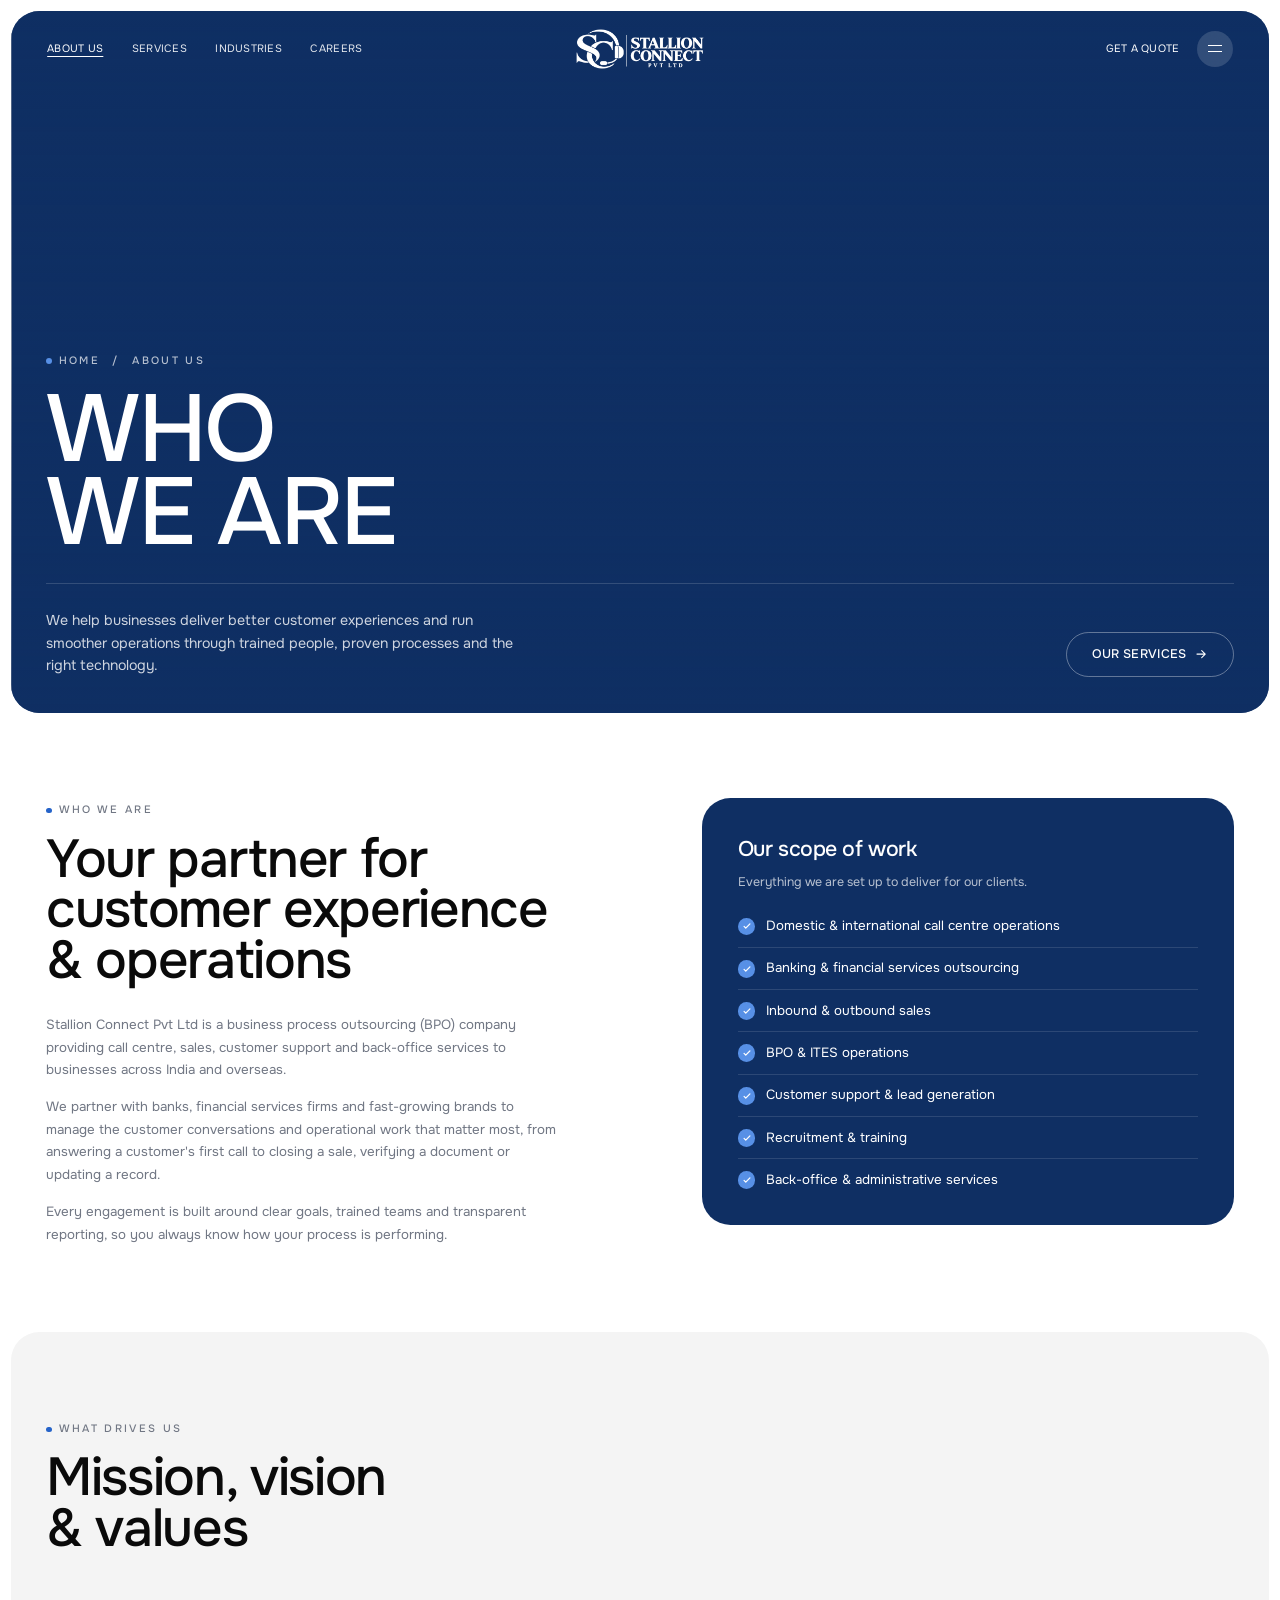
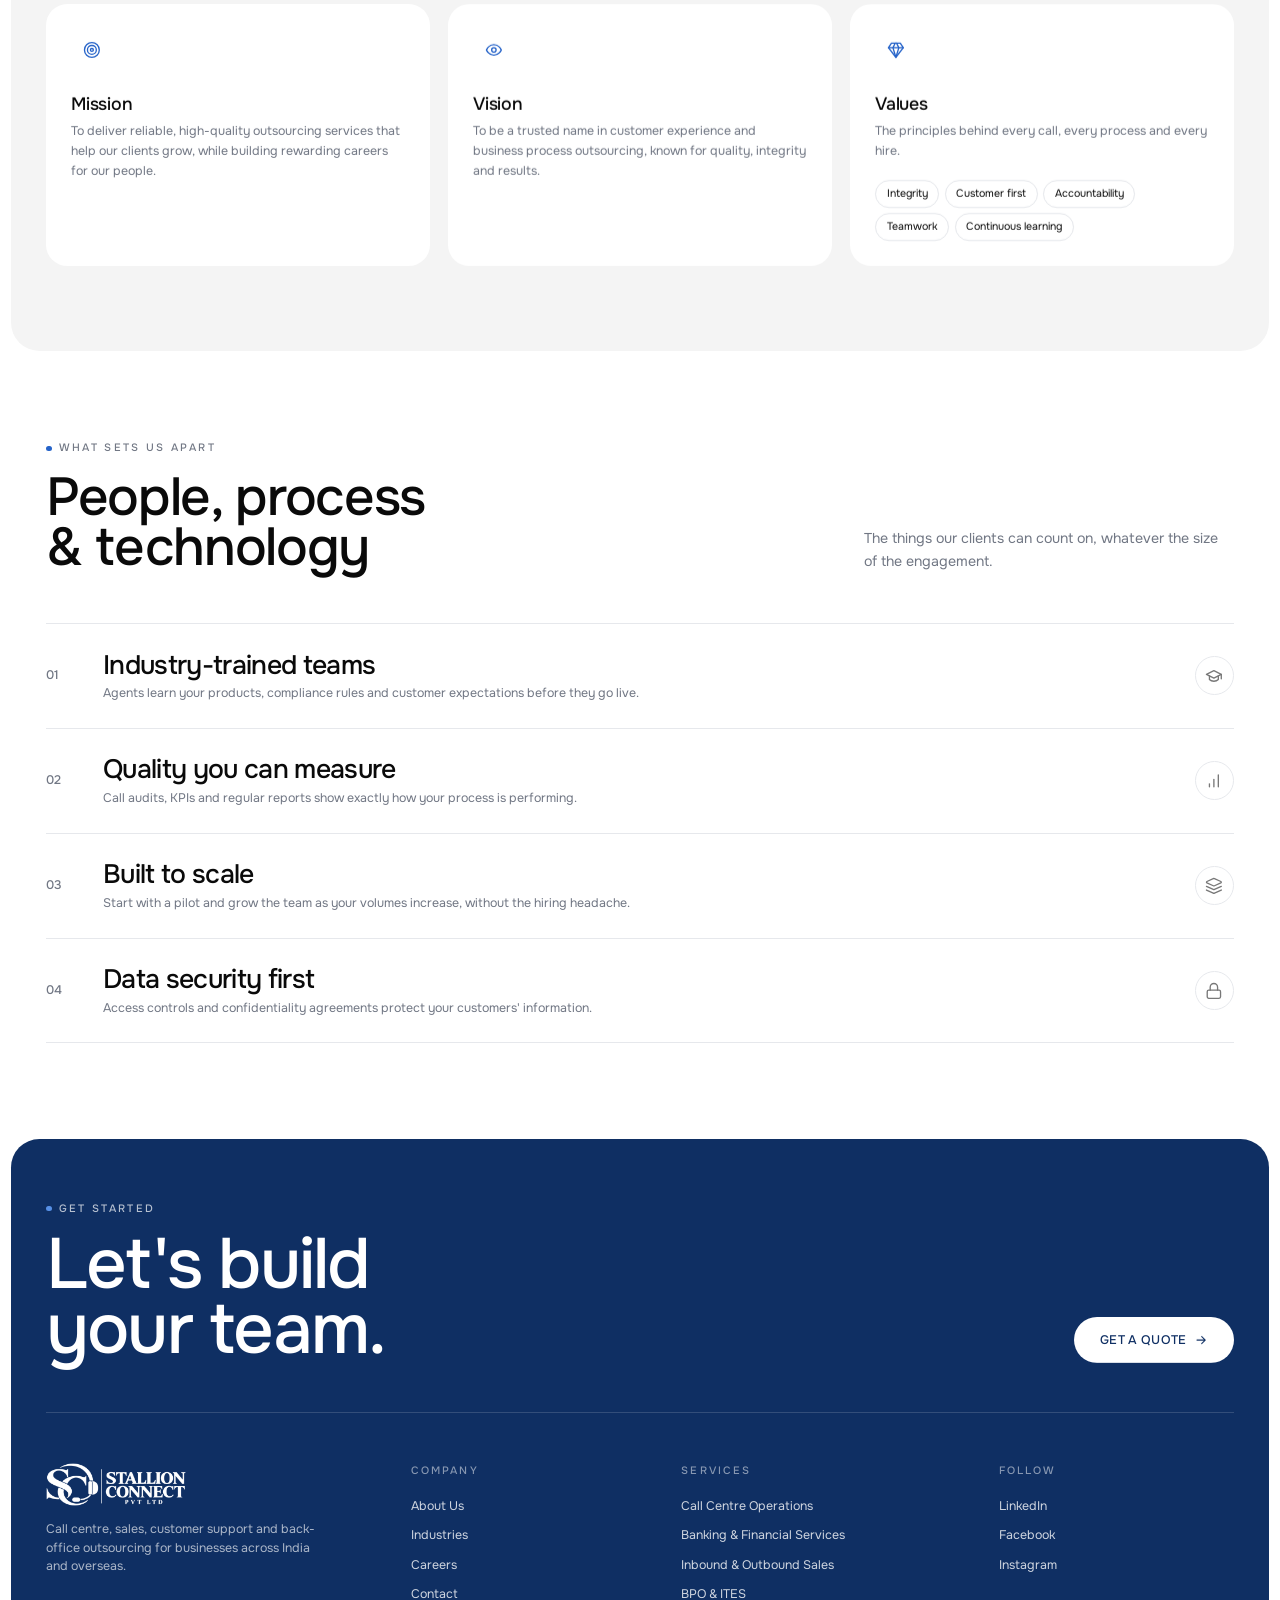
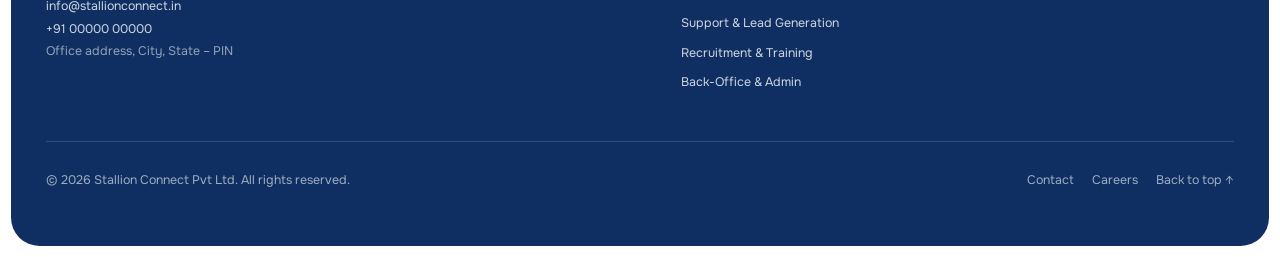
==== commit 96ecd050: "Keep the header visible while scrolling The header now sits in a fixed bar: it looks the same over t" ====
--- a/about.html
+++ b/about.html
@@ -27,13 +27,8 @@
 <body id="top">
   <a class="skip-link" href="#main">Skip to content</a>
 
-  <main id="main">
-    <section class="page-hero" aria-labelledby="page-title">
-      <div class="plate"><div class="plate-inner" data-parallax="0,12">
-        <img src="https://images.unsplash.com/photo-1600880292089-90a7e086ee0c?auto=format&fit=crop&w=1920&q=70" alt="" fetchpriority="high">
-      </div></div>
-      
-    <header class="site-header">
+  <header class="site-header" id="site-header">
+    <div class="hdr-bar">
       <nav class="nav-left" aria-label="Main"><a href="about.html" aria-current="page">About Us</a><a href="services.html">Services</a><a href="industries.html">Industries</a><a href="careers.html">Careers</a></nav>
       <a class="brand" href="index.html" aria-label="Stallion Connect home">
         <img src="assets/img/logo-white.png" alt="Stallion Connect Pvt Ltd" width="490" height="150">
@@ -42,7 +37,14 @@
         <a class="book-link" href="contact.html" data-open-modal>Get a Quote</a>
         <button class="burger" id="burger" type="button" aria-label="Open menu" aria-expanded="false" aria-controls="menu"><span><i></i><i></i></span></button>
       </div>
-    </header>
+    </div>
+  </header>
+  <main id="main">
+    <section class="page-hero" aria-labelledby="page-title">
+      <div class="plate"><div class="plate-inner" data-parallax="0,12">
+        <img src="https://images.unsplash.com/photo-1600880292089-90a7e086ee0c?auto=format&fit=crop&w=1920&q=70" alt="" fetchpriority="high">
+      </div></div>
+      <div class="hdr-space" aria-hidden="true"></div>
       <div class="page-hero-body">
         <span class="eyebrow light"><a href="index.html">Home</a>&nbsp;/&nbsp;<span aria-current="page">About Us</span></span>
         <h1 class="page-title sl" id="page-title" data-gate data-stagger="110" data-dur="1000"><span class="ln"><span>Who</span></span><span class="ln"><span>We Are</span></span></h1>
--- a/assets/css/styles.css
+++ b/assets/css/styles.css
@@ -172,14 +172,31 @@
 .sec-body { margin-top: 3.5rem; }
 
 /* ---------- header ---------- */
-.site-header { display: flex; align-items: center; padding: 1.5rem 1.5rem 0; font-size: .75rem; color: #fff; position: relative; z-index: 5; }
-@media (min-width: 640px) { .site-header { padding: 2rem 2.5rem 0; } }
+/* Fixed bar: sits over the navy hero at the top, then floats as a glass pill once scrolled */
+.site-header { position: fixed; top: 0; left: .5rem; right: .5rem; z-index: 60; pointer-events: none; }
+@media (min-width: 640px) { .site-header { left: .75rem; right: .75rem; } }
+.hdr-bar {
+  pointer-events: auto; display: flex; align-items: center; max-width: 100%; margin: 0 auto;
+  padding: 1.5rem 1.5rem 0; font-size: .75rem; color: #fff;
+  border: 1px solid transparent; border-radius: var(--radius-pill);
+  transition: max-width .6s var(--expo), margin .6s var(--expo), padding .6s var(--expo), background-color .6s var(--expo), border-color .6s var(--expo), box-shadow .6s var(--expo);
+}
+@media (min-width: 640px) { .hdr-bar { padding: 2rem 2.5rem 0; } }
+.site-header.is-scrolled .hdr-bar {
+  max-width: 72rem; margin-top: .75rem; padding: .5rem .5rem .5rem 1.5rem;
+  background: rgba(15, 47, 99, .82); border-color: rgba(255, 255, 255, .12);
+  box-shadow: 0 1.25rem 3rem -1.5rem rgba(15, 47, 99, .55);
+  -webkit-backdrop-filter: blur(16px) saturate(140%); backdrop-filter: blur(16px) saturate(140%);
+}
+.site-header.is-scrolled .brand img { height: 2.25rem; }
+.hdr-space { height: 4.25rem; flex-shrink: 0; }
+@media (min-width: 640px) { .hdr-space { height: 4.75rem; } }
 .nav-left { display: none; flex: 1; gap: 2rem; }
 .nav-left a { color: rgba(255, 255, 255, .9); transition: color .2s; text-transform: uppercase; letter-spacing: .025em; }
 .nav-left a:hover, .nav-left a[aria-current="page"] { color: #fff; }
 .nav-left a[aria-current="page"] { text-decoration: underline; text-underline-offset: .35em; }
 .brand { flex: 1; display: flex; align-items: center; }
-.brand img { height: 2.75rem; width: auto; }
+.brand img { height: 2.75rem; width: auto; transition: height .6s var(--expo); }
 @media (min-width: 1024px) { .nav-left { display: flex; } .brand { justify-content: center; } }
 .header-right { flex: 1; display: flex; justify-content: flex-end; align-items: center; gap: 1rem; }
 @media (min-width: 640px) { .header-right { gap: 1.25rem; } }
@@ -360,14 +377,14 @@
 .scope .check-list li:last-child { border-bottom: 0; padding-bottom: 0; }
 
 /* ---------- services page ---------- */
-.subnav { position: sticky; top: .5rem; z-index: 40; margin-top: .75rem; display: flex; justify-content: center; pointer-events: none; }
-@media (min-width: 640px) { .subnav { top: .75rem; } }
+.subnav { position: sticky; top: 4.75rem; z-index: 40; margin-top: .75rem; display: flex; justify-content: center; pointer-events: none; }
+@media (min-width: 640px) { .subnav { top: 5.25rem; } }
 .subnav-track { pointer-events: auto; display: flex; gap: .25rem; overflow-x: auto; scrollbar-width: none; max-width: 100%; padding: .375rem; border-radius: var(--radius-pill); background: rgba(255, 255, 255, .85); border: 1px solid var(--hairline); box-shadow: 0 .5rem 1.5rem rgba(15, 47, 99, .08); -webkit-backdrop-filter: blur(12px); backdrop-filter: blur(12px); }
 .subnav-track::-webkit-scrollbar { display: none; }
 .subnav-track a { flex-shrink: 0; font-size: .75rem; font-weight: 500; text-transform: uppercase; letter-spacing: .06em; padding: .55rem 1rem; border-radius: var(--radius-pill); color: var(--ink-soft); transition: background-color .25s, color .25s; }
 .subnav-track a:hover { color: var(--ink); }
 .subnav-track a.is-active { background: var(--ink); color: #fff; }
-.svc { scroll-margin-top: 5rem; }
+.svc { scroll-margin-top: 9rem; }
 .svc + .svc { margin-top: .75rem; }
 .svc-grid { display: grid; grid-template-columns: 1fr; gap: 3rem; }
 @media (min-width: 1024px) { .svc-grid { grid-template-columns: 1.5fr 1fr; gap: 5rem; align-items: start; } }
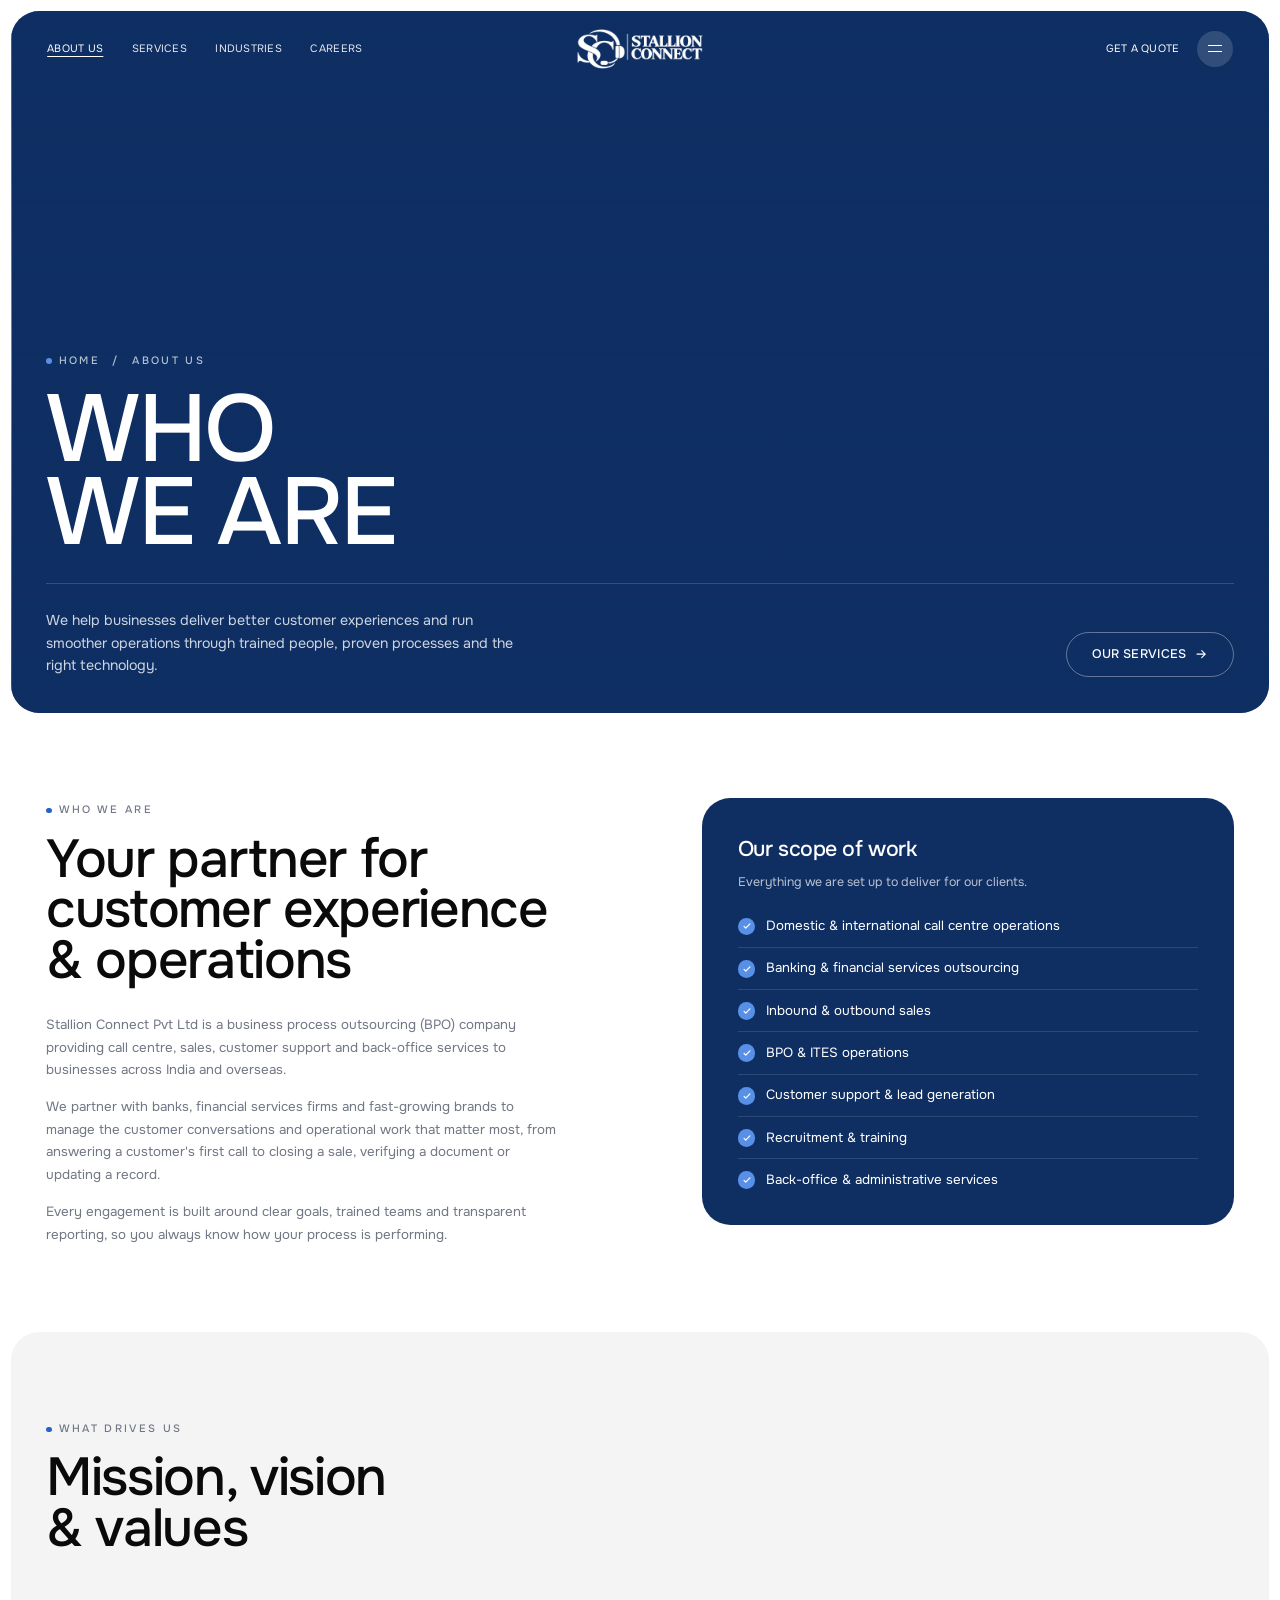
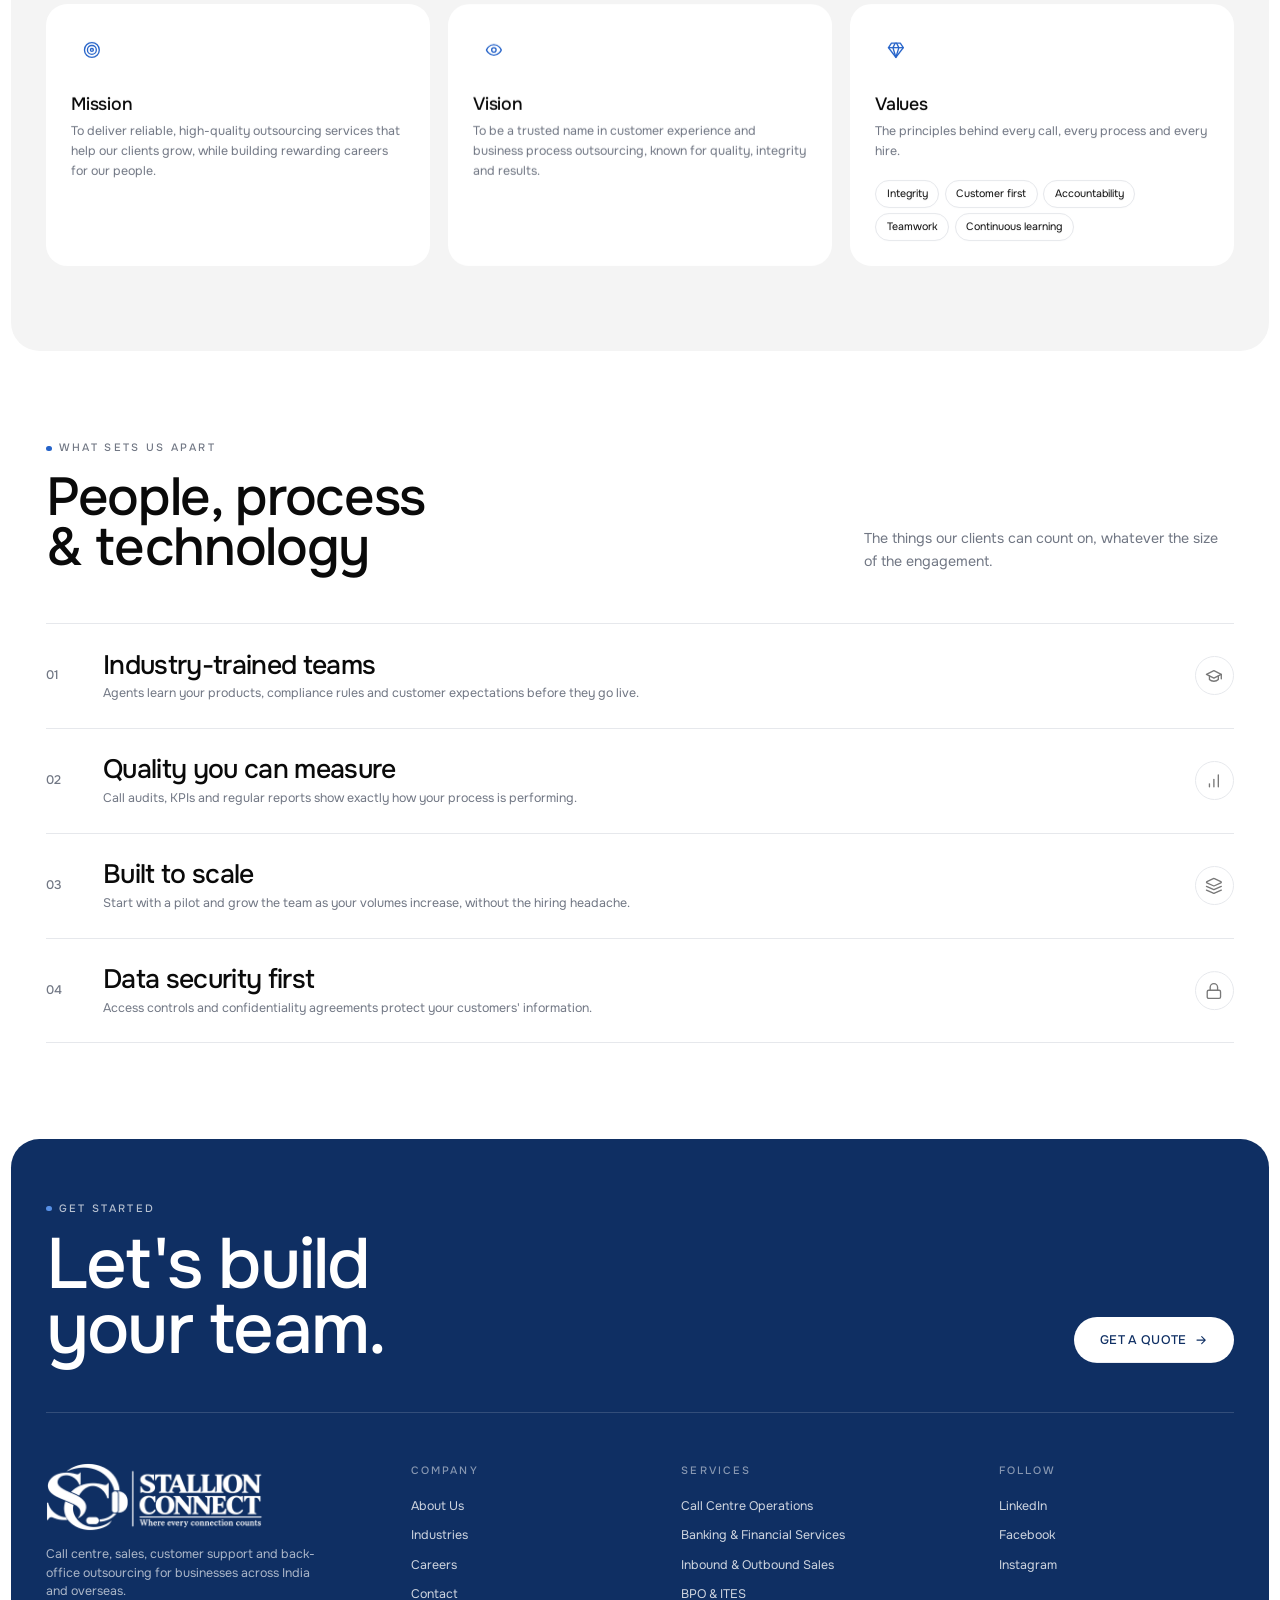
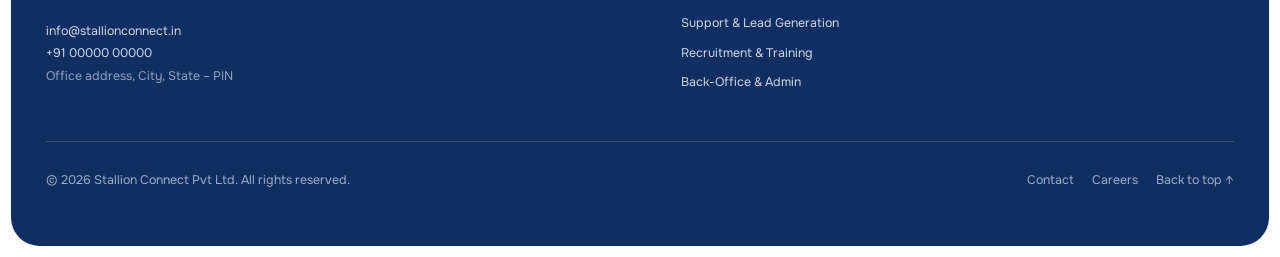
==== commit bd45a5fd: "Use the final logo and tagline Replace the demo logo with the final Stallion Connect logo and its ta" ====
--- a/about.html
+++ b/about.html
@@ -31,7 +31,7 @@
     <div class="hdr-bar">
       <nav class="nav-left" aria-label="Main"><a href="about.html" aria-current="page">About Us</a><a href="services.html">Services</a><a href="industries.html">Industries</a><a href="careers.html">Careers</a></nav>
       <a class="brand" href="index.html" aria-label="Stallion Connect home">
-        <img src="assets/img/logo-white.png" alt="Stallion Connect Pvt Ltd" width="490" height="150">
+        <img src="assets/img/logo-compact-white.png" alt="Stallion Connect — Where every connection counts" width="640" height="200">
       </a>
       <div class="header-right">
         <a class="book-link" href="contact.html" data-open-modal>Get a Quote</a>
@@ -166,7 +166,7 @@
       </div>
       <div class="f-cols">
         <div class="f-brand">
-          <img src="assets/img/logo-white.png" alt="Stallion Connect Pvt Ltd" width="490" height="150" loading="lazy">
+          <img src="assets/img/logo-white.png" alt="Stallion Connect — Where every connection counts" width="900" height="281" loading="lazy">
           <p class="f-blurb">Call centre, sales, customer support and back-office outsourcing for businesses across India and overseas.</p>
           <!-- TODO: replace with the company's real address, phone and email -->
           <address>
@@ -217,7 +217,7 @@
     <div class="menu-back" id="menu-back"></div>
     <div class="menu-panel" id="menu-panel" role="dialog" aria-modal="true" aria-label="Menu">
       <div class="menu-top">
-        <img src="assets/img/logo-white.png" alt="Stallion Connect Pvt Ltd" width="490" height="150">
+        <img src="assets/img/logo-compact-white.png" alt="Stallion Connect" width="640" height="200">
         <button class="circle-btn x-btn" id="menu-close" type="button" aria-label="Close menu"><svg class="i" viewBox="0 0 24 24" aria-hidden="true"><path d="M6 6l12 12M18 6L6 18"/></svg></button>
       </div>
       <nav class="menu-nav" id="menu-nav" aria-label="Menu"><a href="index.html">Home</a><a href="about.html" aria-current="page">About Us</a><a href="services.html">Services</a><a href="industries.html">Industries</a><a href="careers.html">Careers</a><a href="contact.html">Contact</a></nav>
--- a/assets/css/styles.css
+++ b/assets/css/styles.css
@@ -456,7 +456,7 @@
 @media (min-width: 640px) { .f-cols { grid-template-columns: 1fr 1fr; } }
 @media (min-width: 1024px) { .f-cols { grid-template-columns: 1.4fr 1fr 1.2fr 1fr; } }
 .f-brand { max-width: 20rem; }
-.f-brand img { height: 3rem; width: auto; }
+.f-brand img { height: 4.75rem; width: auto; }
 .f-blurb { font-size: .875rem; color: rgba(255, 255, 255, .65); margin-top: 1rem; }
 .f-brand address { font-style: normal; margin-top: 1.5rem; color: rgba(255, 255, 255, .8); font-size: .875rem; display: flex; flex-direction: column; gap: .25rem; }
 .f-brand address a:hover { color: #fff; }
@@ -512,7 +512,7 @@
 /* ---------- loader (home) ---------- */
 .loader { position: fixed; inset: 0; z-index: 200; background: var(--brand-deep); color: #fff; display: flex; flex-direction: column; align-items: center; justify-content: center; gap: 2rem; will-change: transform; }
 .loader-mark { opacity: 0; }
-.loader-mark img { height: 4rem; width: auto; }
+.loader-mark img { height: 6.5rem; width: auto; max-width: 80vw; object-fit: contain; }
 .loader-track { width: 10rem; height: 1px; border-radius: var(--radius-pill); background: rgba(255, 255, 255, .2); overflow: hidden; }
 .loader-fill { height: 100%; background: #fff; transform: scaleX(0); transform-origin: left; transition: transform 1280ms var(--inout) 120ms; }
 .loader-fill.go { transform: scaleX(1); }
